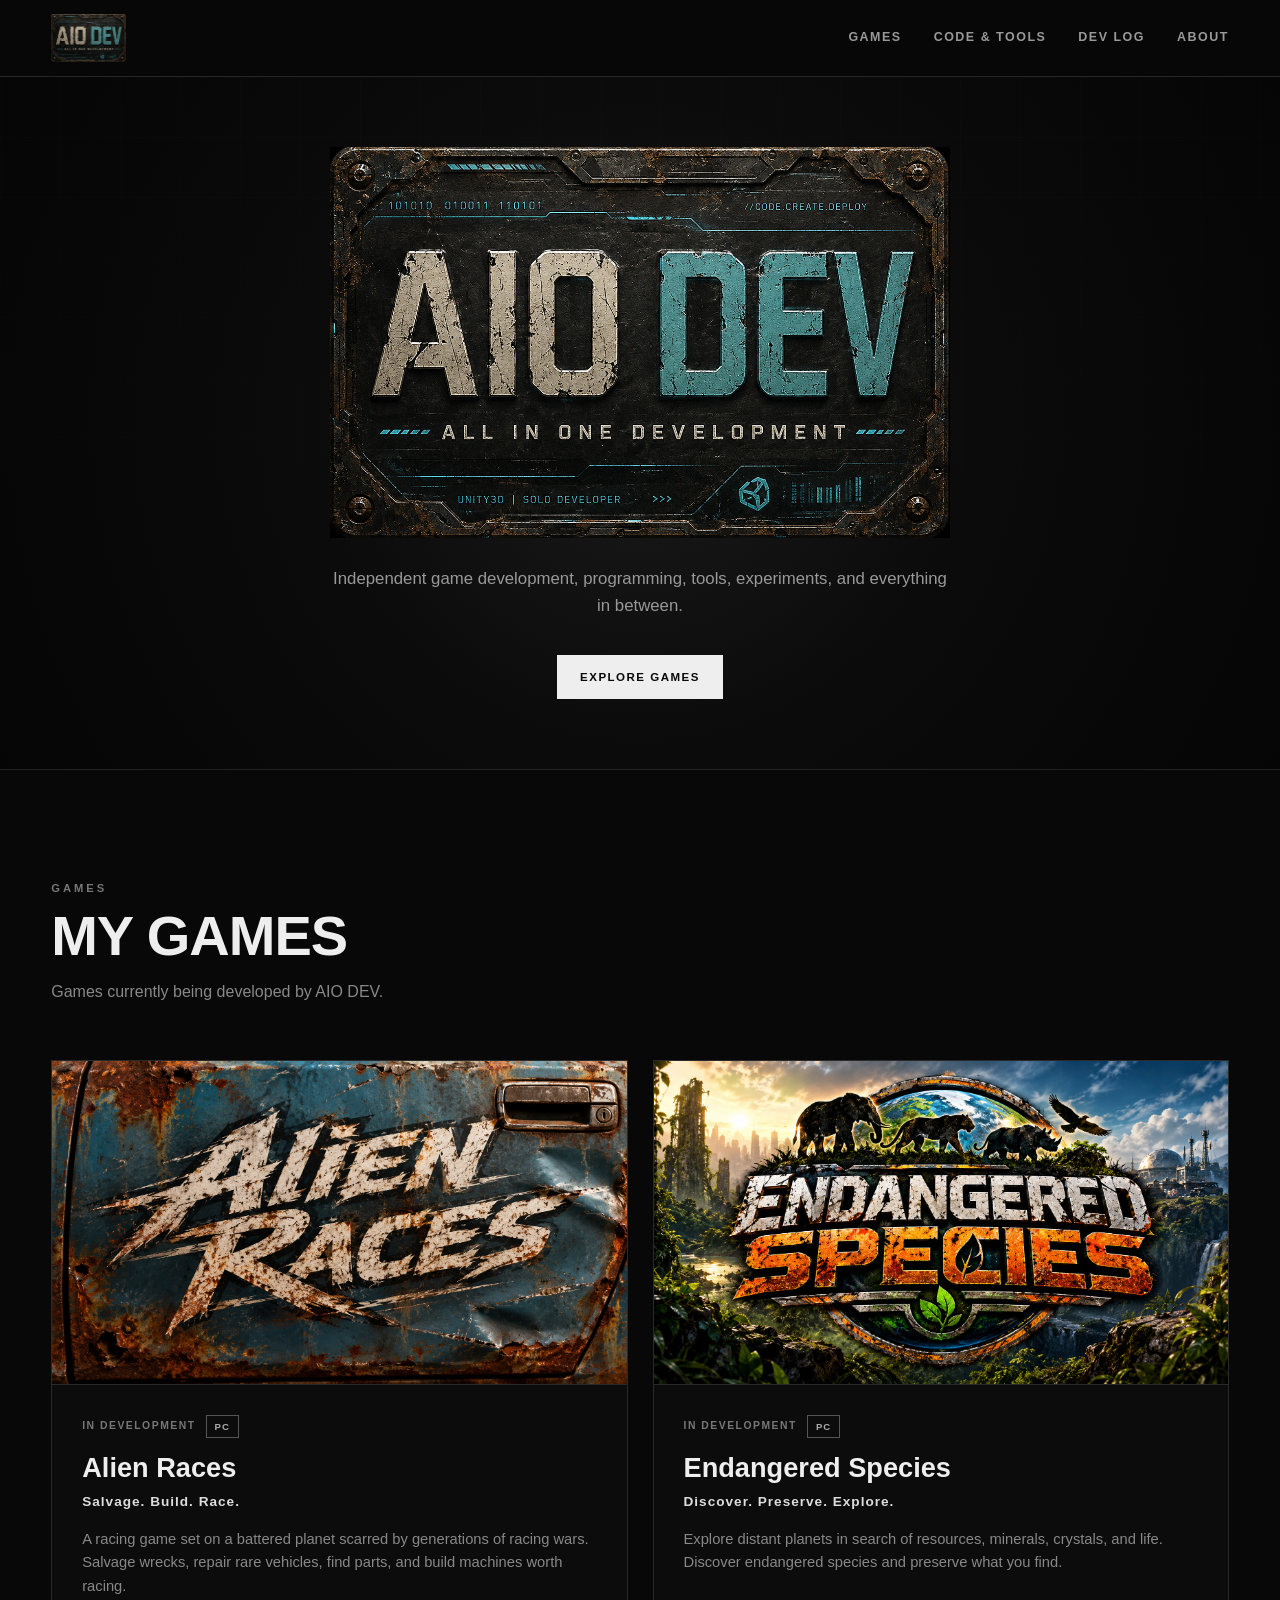
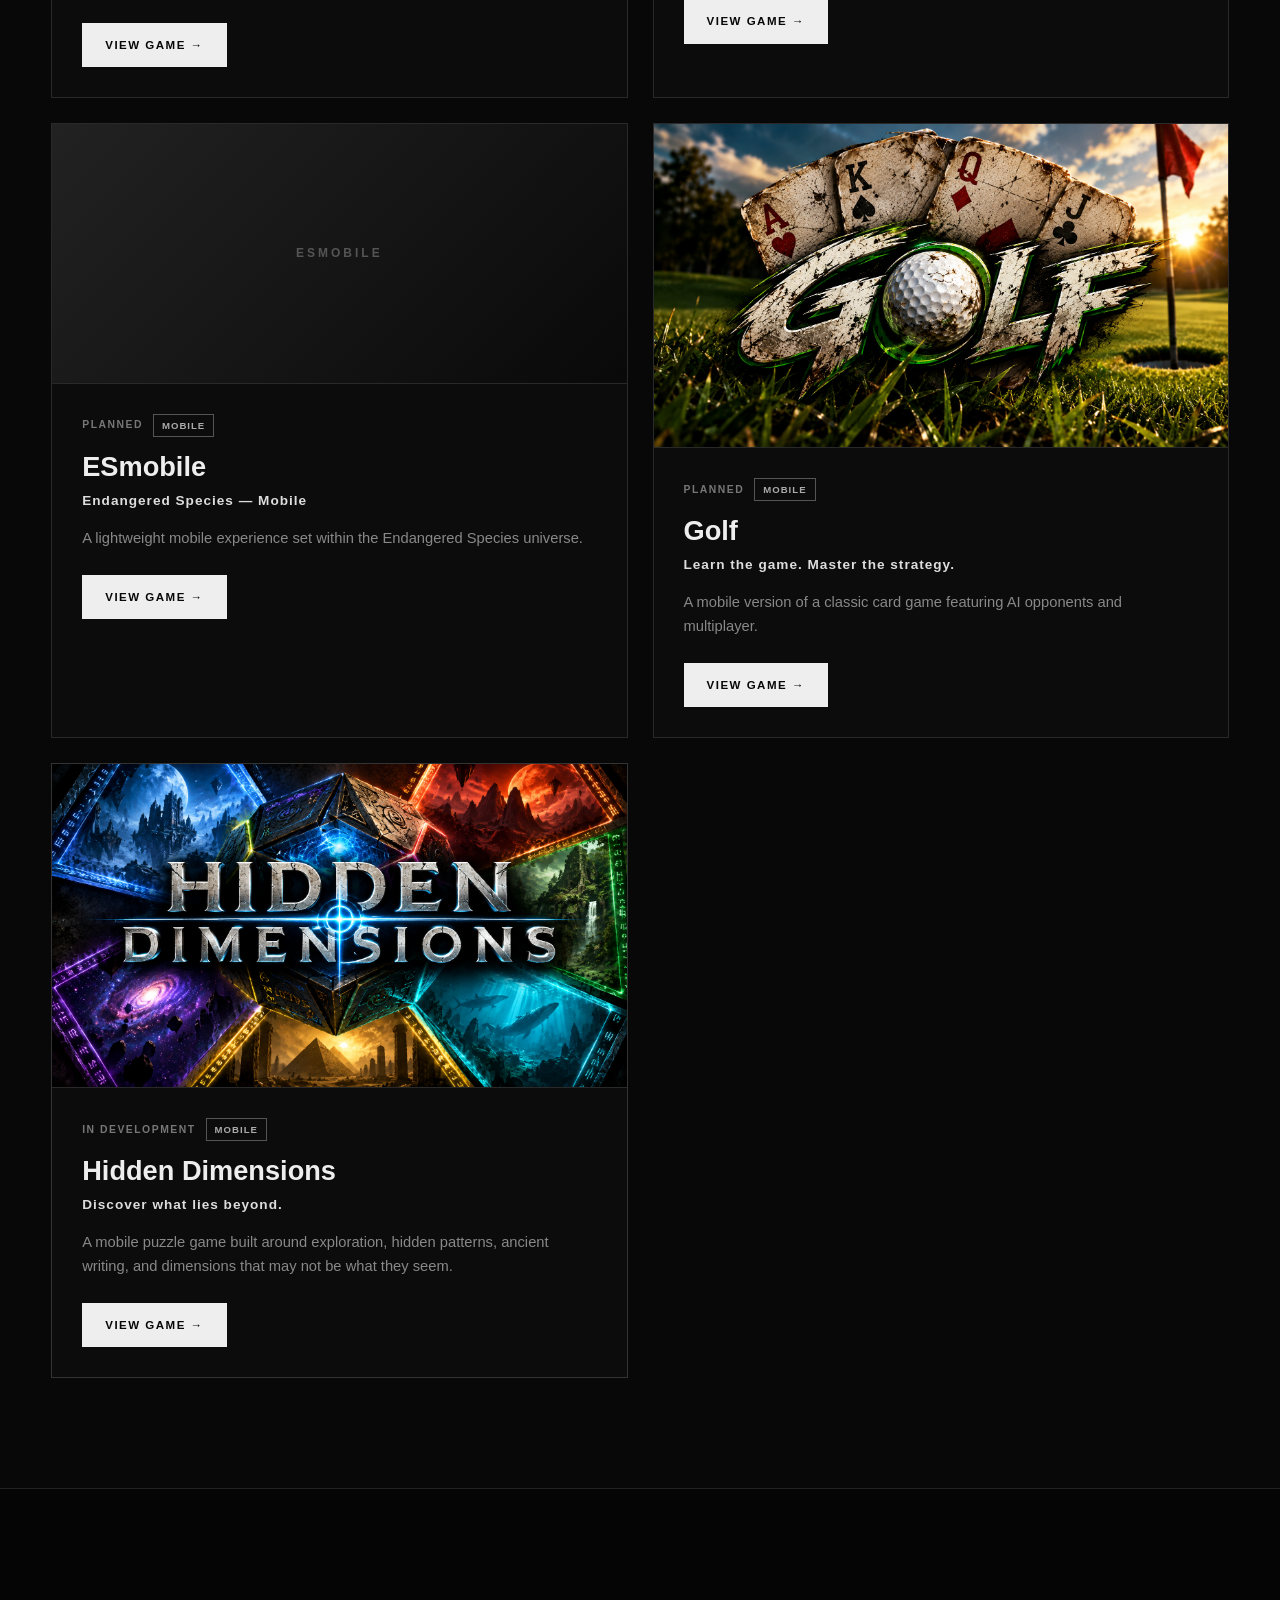
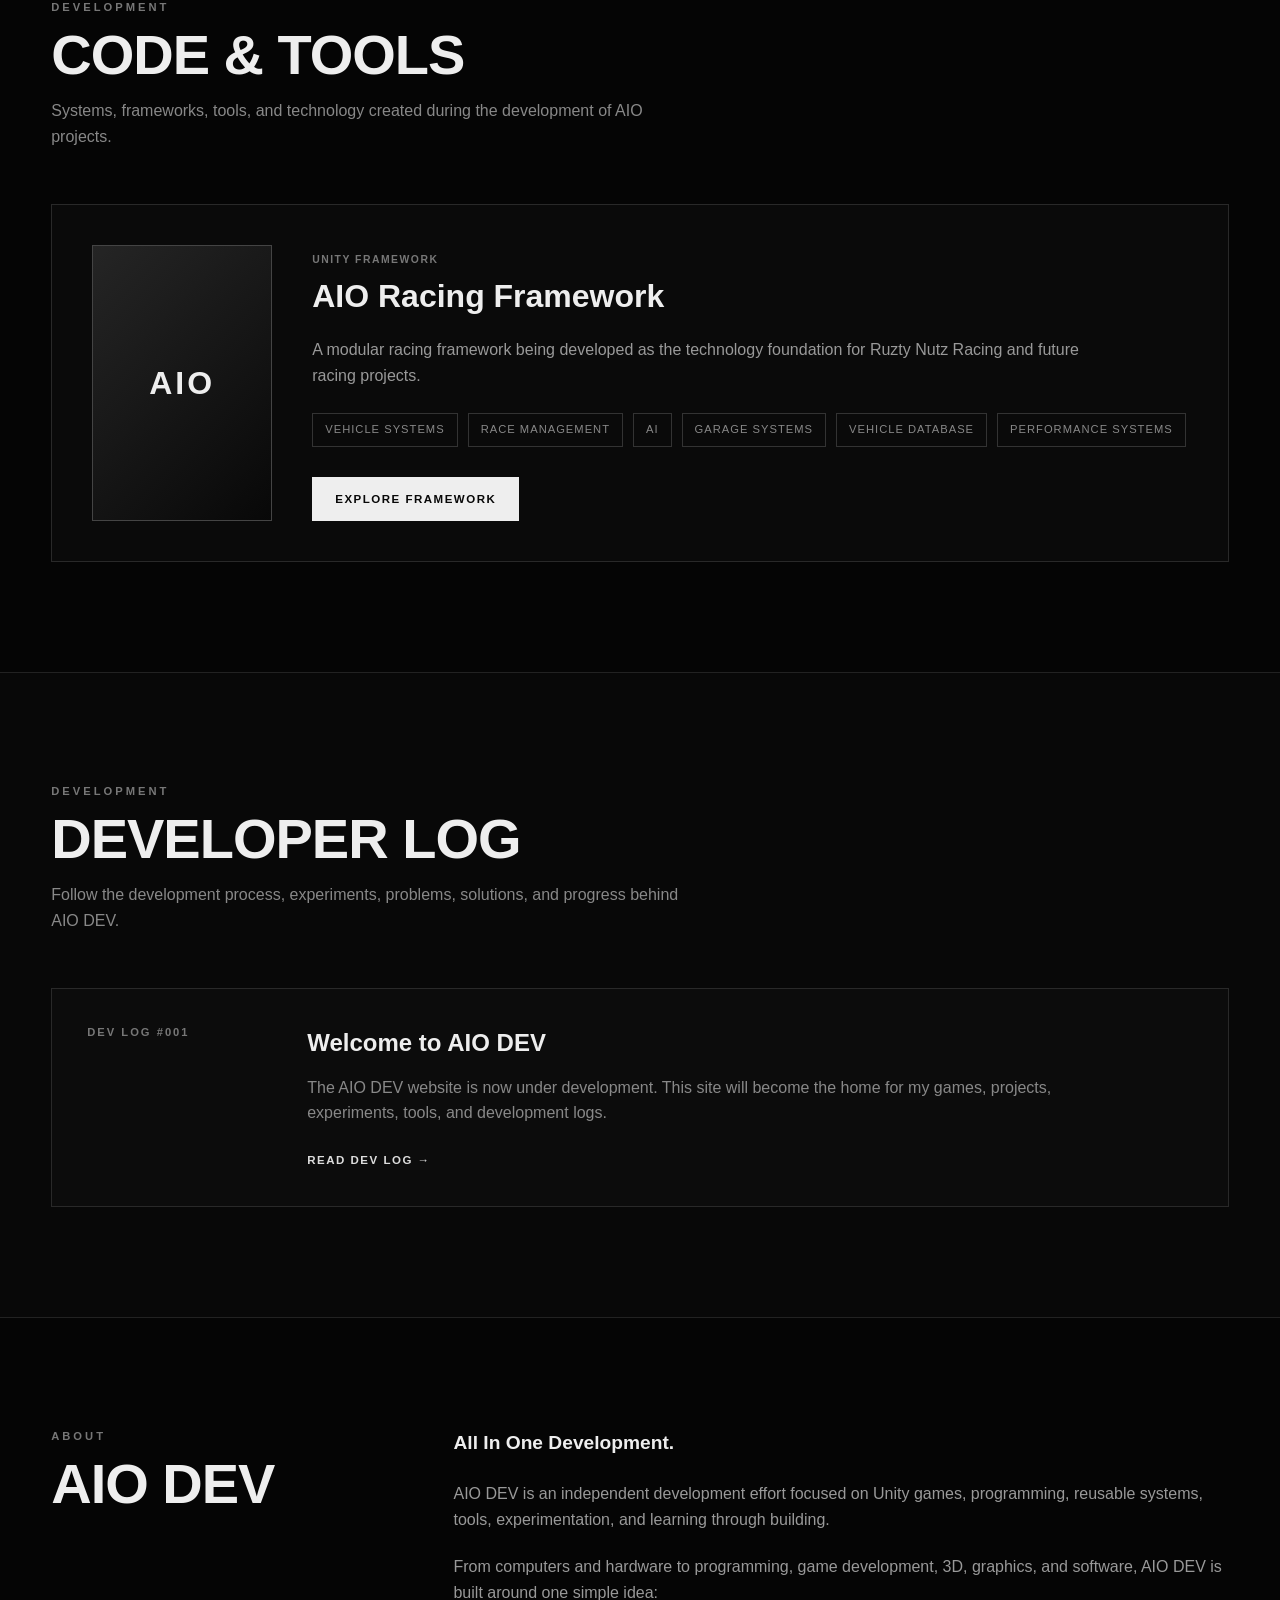
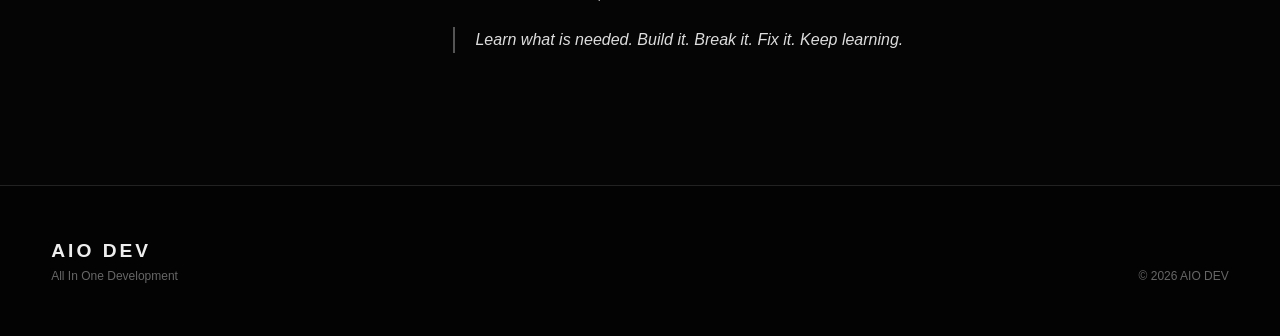
==== index.html @ 78670c5f "Fix image source for hidden dimensions game card" ====
<!DOCTYPE html>
    <html lang="en">
    
    <head>
        <meta charset="UTF-8">
        <meta name="viewport" content="width=device-width, initial-scale=1.0">
    
        <meta name="description"
            content="AIO DEV - All In One Development. Independent games, code, tools, and development projects.">
    
        <title>AIO DEV | All In One Development</title>
    
        <link rel="stylesheet" href="style.css">
    </head>
    
    <body>
    
        <!-- =========================================
             HEADER / NAVIGATION
        ========================================== -->
    
        <header class="site-header">
    
            <div class="container nav-container">
    
                <a href="index.html" class="aio-header-logo" aria-label="AIO DEV Home">
                    <img src="assets/aiodev.png" alt="AIO DEV">
                </a>
    
                <!-- Mobile Menu Button -->
                <button
                    class="mobile-menu-button"
                    id="mobileMenuButton"
                    aria-label="Open navigation menu"
                aria-expanded="false">
                ☰
            </button>

            <nav class="navigation" id="mainNavigation">

                <a href="#games">Games</a>

                <a href="#tools">Code & Tools</a>

                <a href="#devlog">Dev Log</a>

                <a href="#about">About</a>

            </nav>

        </div>

    </header>


    <!-- =========================================
         MAIN
    ========================================== -->

    <main>


        <!-- =====================================
             HERO
        ====================================== -->

        <section class="hero">

            <div class="container hero-content">

                <div class="aio-hero-logo">
                    <img src="assets/aiodev.png" alt="AIO DEV — All In One Development">
                </div>

                <p class="hero-description">
                    Independent game development,
                    programming, tools, experiments,
                    and everything in between.
                </p>

                <a href="#games" class="button primary-button">
                    EXPLORE GAMES
                </a>

            </div>

        </section>


        <!-- =====================================
             SMALL NAVIGATION PANELS
       

        <section class="aio-small-panels">

            <div class="container">

                <div class="aio-small-panel-grid">

                    <a href="#games" class="aio-small-panel">
                        <span class="aio-small-panel-number">01</span>
                        <div class="aio-small-panel-content">
                            <span class="aio-small-panel-title">GAMES</span>
                            <span class="aio-small-panel-arrow">→</span>
                        </div>
                    </a>

                    <a href="#tools" class="aio-small-panel">
                        <span class="aio-small-panel-number">02</span>
                        <div class="aio-small-panel-content">
                            <span class="aio-small-panel-title">CODE &amp; TOOLS</span>
                            <span class="aio-small-panel-arrow">→</span>
                        </div>
                    </a>

                    <a href="#devlog" class="aio-small-panel">
                        <span class="aio-small-panel-number">03</span>
                        <div class="aio-small-panel-content">
                            <span class="aio-small-panel-title">DEV LOG</span>
                            <span class="aio-small-panel-arrow">→</span>
                        </div>
                    </a>

                    <a href="#about" class="aio-small-panel">
                        <span class="aio-small-panel-number">04</span>
                        <div class="aio-small-panel-content">
                            <span class="aio-small-panel-title">ABOUT AIO DEV</span>
                            <span class="aio-small-panel-arrow">→</span>
                        </div>
                    </a>

                </div>

            </div>

        </section>
 ====================================== -->

        <!-- =====================================
             GAMES
        ====================================== -->

        <section id="games" class="section">

            <div class="container">

                <div class="section-heading">

                    <p class="section-label">
                        GAMES
                    </p>

                    <h2>
                        MY GAMES
                    </h2>

                    <p>
                        Games currently being developed
                        by AIO DEV.
                    </p>

                </div>


                <div class="games-grid">


                    <!-- =========================
                         ALIEN RACES
                    ========================== -->

                    <article class="game-card">

                        <div class="game-image">
    <img src="assets/alien-races.png"
         alt="Alien Races"
         class="game-logo">
</div>

                        <div class="game-content">

                            <div class="game-meta">

                                <span class="game-status">
                                    IN DEVELOPMENT
                                </span>

                                <span class="platform-badge pc">
                                    PC
                                </span>

                            </div>

                            <h3>
                                Alien Races
                            </h3>

                            <p class="game-tagline">
                                Salvage. Build. Race.
                            </p>

                            <p>
                                A racing game set on a battered planet
                                scarred by generations of racing wars.

                                Salvage wrecks, repair rare vehicles,
                                find parts, and build machines worth racing.
                            </p>

                            <div class="game-buttons">

                           <a href="games/alien-races/"
                               class="button primary-button">
                                    VIEW GAME →
                                    </a>                

                              
                            </div>

                        </div>

                    </article>


                    <!-- =========================
                         ENDANGERED SPECIES
                    ========================== -->

                    <article class="game-card">

                        <div class="game-image">
    <img src="assets/endangered-species.png"
         alt="Endangered Species"
         class="game-logo">
</div>

                        <div class="game-content">

                            <div class="game-meta">

                                <span class="game-status">
                                    IN DEVELOPMENT
                                </span>

                                <span class="platform-badge pc">
                                    PC
                                </span>

                            </div>

                            <h3>
                                Endangered Species
                            </h3>

                            <p class="game-tagline">
                                Discover. Preserve. Explore.
                            </p>

                            <p>
                                Explore distant planets in search of
                                resources, minerals, crystals, and life.

                                Discover endangered species and preserve
                                what you find.
                            </p>

                            <div class="game-buttons">

                               <a href="games/endangered-species/"
                                class="button primary-button">
                                VIEW GAME →
                                </a>

                               

                            </div>

                        </div>

                    </article>


                    <!-- =========================
                         ESMOBILE
                    ========================== -->

                    <article class="game-card">

                        <div class="game-image">

                            <span class="image-placeholder">
                                ESMOBILE
                            </span>

                        </div>

                        <div class="game-content">

                            <div class="game-meta">

                                <span class="game-status">
                                    PLANNED
                                </span>

                                <span class="platform-badge mobile">
                                    MOBILE
                                </span>

                            </div>

                            <h3>
                                ESmobile
                            </h3>

                            <p class="game-tagline">
                                Endangered Species — Mobile
                            </p>

                            <p>
                                A lightweight mobile experience
                                set within the Endangered Species
                                universe.
                            </p>

                            <div class="game-buttons">

                               <a href="games/esmobile/"
                                   class="button primary-button">
                                    VIEW GAME →
                                </a>

                            </div>

                        </div>

                    </article>


                    <!-- =========================
                         GOLF
                    ========================== -->

                    <article class="game-card">

                        <div class="game-image">
    <img src="assets/golf.png"
         alt="Golf"
         class="game-logo">
</div>

                        <div class="game-content">

                            <div class="game-meta">

                                <span class="game-status">
                                    PLANNED
                                </span>

                                <span class="platform-badge mobile">
                                    MOBILE
                                </span>

                            </div>

                            <h3>
                                Golf
                            </h3>

                            <p class="game-tagline">
                                Learn the game. Master the strategy.
                            </p>

                            <p>
                                A mobile version of a classic card game
                                featuring AI opponents and multiplayer.
                            </p>

                            <div class="game-buttons">

                                <a href="games/golf/"
                                   class="button primary-button">
                                    VIEW GAME →
                                </a>            

                            </div>

                        </div>

                    </article>


                    <!-- =========================
                         HIDDEN DIMENSIONS
                    ========================== -->

                    <article class="game-card hidden-dimensions-card">

                        <div class="game-image">
    <img src="assets/hidden-dimensions.png"
         alt="Hidden Dimensions"
         class="game-logo">
</div>

                        <div class="game-content">

                            <div class="game-meta">

                                <span class="game-status">
                                    IN DEVELOPMENT
                                </span>

                                <span class="platform-badge mobile">
                                    MOBILE
                                </span>

                            </div>

                            <h3>
                                Hidden Dimensions
                            </h3>

                            <p class="game-tagline">
                                Discover what lies beyond.
                            </p>

                            <p>
                                A mobile puzzle game built around
                                exploration, hidden patterns,
                                ancient writing, and dimensions
                                that may not be what they seem.
                            </p>

                            <div class="game-buttons">

                                <a href="games/hidden-dimensions/"
                                   class="button primary-button">
                                    VIEW GAME →
                                </a>                    

                            </div>

                        </div>

                    </article>


                </div>

            </div>

        </section>


        <!-- =====================================
             CODE & TOOLS
        ====================================== -->

        <section id="tools" class="section section-dark">

            <div class="container">

                <div class="section-heading">

                    <p class="section-label">
                        DEVELOPMENT
                    </p>

                    <h2>
                        CODE & TOOLS
                    </h2>

                    <p>
                        Systems, frameworks, tools, and technology
                        created during the development of AIO projects.
                    </p>

                </div>


                <article class="tool-card">

                    <div class="tool-icon">
                        AIO
                    </div>

                    <div class="tool-content">

                        <span class="game-status">
                            UNITY FRAMEWORK
                        </span>

                        <h3>
                            AIO Racing Framework
                        </h3>

                        <p>
                            A modular racing framework being developed
                            as the technology foundation for Ruzty Nutz
                            Racing and future racing projects.
                        </p>

                        <div class="tool-features">

                            <span>Vehicle Systems</span>

                            <span>Race Management</span>

                            <span>AI</span>

                            <span>Garage Systems</span>

                            <span>Vehicle Database</span>

                            <span>Performance Systems</span>

                        </div>

                        <a href="#"
                           class="button primary-button">
                            EXPLORE FRAMEWORK
                        </a>

                    </div>

                </article>

            </div>

        </section>


        <!-- =====================================
             DEVELOPER LOG
        ====================================== -->

        <section id="devlog" class="section">

            <div class="container">

                <div class="section-heading">

                    <p class="section-label">
                        DEVELOPMENT
                    </p>

                    <h2>
                        DEVELOPER LOG
                    </h2>

                    <p>
                        Follow the development process,
                        experiments, problems, solutions,
                        and progress behind AIO DEV.
                    </p>

                </div>


                <article class="devlog-entry">

                    <div class="devlog-date">
                        DEV LOG #001
                    </div>

                    <div class="devlog-content">

                        <h3>
                            Welcome to AIO DEV
                        </h3>

                        <p>
                            The AIO DEV website is now under development.

                            This site will become the home for my games,
                            projects, experiments, tools, and development logs.
                        </p>

                        <a href="#"
                           class="text-link">
                            READ DEV LOG →
                        </a>

                    </div>

                </article>

            </div>

        </section>


        <!-- =====================================
             ABOUT
        ====================================== -->

        <section id="about" class="section section-dark">

            <div class="container about-section">

                <div class="section-heading">

                    <p class="section-label">
                        ABOUT
                    </p>

                    <h2>
                        AIO DEV
                    </h2>

                </div>


                <div class="about-content">

                    <p>
                        <strong>
                            All In One Development.
                        </strong>
                    </p>

                    <p>
                        AIO DEV is an independent development
                        effort focused on Unity games, programming,
                        reusable systems, tools, experimentation,
                        and learning through building.
                    </p>

                    <p>
                        From computers and hardware to programming,
                        game development, 3D, graphics, and software,
                        AIO DEV is built around one simple idea:
                    </p>

                    <p class="about-quote">

                        Learn what is needed.
                        Build it.
                        Break it.
                        Fix it.
                        Keep learning.

                    </p>

                </div>

            </div>

        </section>

    </main>


    <!-- =========================================
         FOOTER
    ========================================== -->

    <footer class="site-footer">

        <div class="container footer-content">

            <div>

                <span class="footer-logo">
                    AIO DEV
                </span>

                <p>
                    All In One Development
                </p>

            </div>

            <p class="copyright">
                © 2026 AIO DEV
            </p>

        </div>

    </footer>


    <!-- =========================================
         MOBILE NAVIGATION SCRIPT
    ========================================== -->

    <script>

        const mobileMenuButton =
            document.getElementById("mobileMenuButton");

        const mainNavigation =
            document.getElementById("mainNavigation");


        mobileMenuButton.addEventListener("click", function () {

            const isOpen =
                mainNavigation.classList.toggle("mobile-open");

            mobileMenuButton.setAttribute(
                "aria-expanded",
                isOpen
            );

            mobileMenuButton.innerHTML =
                isOpen ? "✕" : "☰";

        });


        /*
         * Close the mobile menu when a navigation
         * link is selected.
         */

        const navigationLinks =
            mainNavigation.querySelectorAll("a");


        navigationLinks.forEach(function (link) {

            link.addEventListener("click", function () {

                mainNavigation.classList.remove(
                    "mobile-open"
                );

                mobileMenuButton.setAttribute(
                    "aria-expanded",
                    "false"
                );

                mobileMenuButton.innerHTML =
                    "☰";

            });

        });

    </script>


</body>
        
</html>
---- style.css ----
/* =========================================
   AIO DEV
   MAIN STYLESHEET
========================================= */


/* =========================================
   RESET
========================================= */

* {
    box-sizing: border-box;
    margin: 0;
    padding: 0;
}


html {
    scroll-behavior: smooth;
}


body {
    background: #080808;
    color: #eeeeee;

    font-family:
        Arial,
        Helvetica,
        sans-serif;

    line-height: 1.6;

    overflow-x: hidden;
}


a {
    color: inherit;
    text-decoration: none;
}


img {
    max-width: 100%;
    display: block;
}


button {
    font-family: inherit;
}


/* =========================================
   CONTAINER
========================================= */

.container {
    width: min(1200px, 92%);

    margin-left: auto;
    margin-right: auto;
}


/* =========================================
   HEADER
========================================= */

.site-header {
    position: sticky;

    top: 0;

    z-index: 1000;

    background: rgba(8, 8, 8, 0.96);

    border-bottom: 1px solid #252525;

    backdrop-filter: blur(10px);
}


.nav-container {
    min-height: 76px;

    display: flex;

    align-items: center;

    justify-content: space-between;
}


/* =========================================
   LOGO
========================================= */

.logo {
    display: flex;

    align-items: baseline;

    gap: 7px;

    letter-spacing: 3px;

    font-weight: 900;
}


.logo-main {
    font-size: 1.8rem;
}


.logo-sub {
    font-size: 0.8rem;

    color: #888;

    letter-spacing: 2px;
}


/* =========================================
   NAVIGATION
========================================= */

.navigation {
    display: flex;

    align-items: center;

    gap: 32px;
}


.navigation a {
    position: relative;

    color: #999;

    font-size: 0.78rem;

    font-weight: bold;

    text-transform: uppercase;

    letter-spacing: 1.5px;

    transition:
        color 0.2s ease;
}


.navigation a:hover {
    color: #ffffff;
}


.navigation a::after {
    content: "";

    position: absolute;

    left: 0;

    bottom: -8px;

    width: 0;

    height: 1px;

    background: #ffffff;

    transition:
        width 0.2s ease;
}


.navigation a:hover::after {
    width: 100%;
}


/* =========================================
   MOBILE MENU BUTTON
========================================= */

.mobile-menu-button {
    display: none;

    border: 1px solid #333;

    background: #111;

    color: #ffffff;

    width: 42px;

    height: 42px;

    cursor: pointer;

    font-size: 1.25rem;
}


/* =========================================
   HERO
========================================= */

.hero {
    position: relative;

    min-height: 620px;

    display: flex;

    align-items: center;

    border-bottom: 1px solid #222;

    background:
        radial-gradient(
            circle at center,
            #1a1a1a 0%,
            #0b0b0b 45%,
            #050505 100%
        );

    overflow: hidden;
}


/* subtle technical lines */

.hero::before {
    content: "";

    position: absolute;

    inset: 0;

    pointer-events: none;

    opacity: 0.12;

    background-image:
        linear-gradient(
            rgba(255,255,255,0.08) 1px,
            transparent 1px
        ),
        linear-gradient(
            90deg,
            rgba(255,255,255,0.08) 1px,
            transparent 1px
        );

    background-size:
        60px 60px;

    mask-image:
        linear-gradient(
            to bottom,
            black,
            transparent
        );
}


.hero-content {
    position: relative;

    z-index: 1;

    padding-top: 70px;

    padding-bottom: 70px;

   
    text-align: center;
}


.hero-label {
    margin-bottom: 15px;

    color: #888;

    font-size: 0.75rem;

    font-weight: bold;

    letter-spacing: 4px;

    text-transform: uppercase;
}


.hero h1 {
    margin-bottom: 20px;

    font-size:
        clamp(4rem, 12vw, 9rem);

    line-height: 0.9;

    letter-spacing: -4px;

    font-weight: 900;
}


.hero-description {
    max-width: 620px;

   margin: 0 auto 35px;


    color: #999;

    font-size: 1.05rem;
}


/* =========================================
   BUTTONS
========================================= */

.button {
    display: inline-flex;

    align-items: center;

    justify-content: center;

    min-height: 44px;

    padding:
        0 22px;

    border: 1px solid #444;

    font-size: 0.72rem;

    font-weight: bold;

    letter-spacing: 1.5px;

    text-transform: uppercase;

    transition:
        background 0.2s ease,
        color 0.2s ease,
        border-color 0.2s ease,
        transform 0.2s ease;
}


.button:hover {
    transform: translateY(-2px);
}


.primary-button {
    background: #eeeeee;

    color: #080808;

    border-color: #eeeeee;
}


.primary-button:hover {
    background: #ffffff;

    border-color: #ffffff;
}
.hero .primary-button {
    margin-left: auto;
    margin-right: auto;
}

.secondary-button {
    background: transparent;

    color: #dddddd;
}


.secondary-button:hover {
    background: #eeeeee;

    color: #080808;

    border-color: #eeeeee;
}


/* =========================================
   SECTIONS
========================================= */

.section {
    padding:
        110px 0;

    border-bottom: 1px solid #222;
}


.section-dark {
    background: #050505;
}


/* =========================================
   SECTION HEADINGS
========================================= */

.section-heading {
    margin-bottom: 55px;
}


.section-label {
    margin-bottom: 10px;

    color: #777;

    font-size: 0.7rem;

    font-weight: bold;

    letter-spacing: 3px;

    text-transform: uppercase;
}


.section-heading h2 {
    margin-bottom: 15px;

    font-size:
        clamp(2rem, 5vw, 3.5rem);

    line-height: 1;

    letter-spacing: -1px;
}


.section-heading > p:last-child {
    max-width: 650px;

    color: #888;
}


/* =========================================
   GAMES GRID
========================================= */

.games-grid {
    display: grid;

    grid-template-columns:
        repeat(2, minmax(0, 1fr));

    gap: 25px;
}


/* =========================================
   GAME CARD
========================================= */

.game-card {
    background: #0c0c0c;

    border: 1px solid #292929;

    overflow: hidden;

    transition:
        border-color 0.25s ease,
        transform 0.25s ease;
}


.game-card:hover {
    border-color: #555;

    transform: translateY(-4px);
}


/* =========================================
   GAME IMAGE PLACEHOLDER
========================================= */

.game-image {
    min-height: 260px;

    display: flex;

    align-items: center;

    justify-content: center;

    background:
        linear-gradient(
            135deg,
            #222,
            #090909
        );

    border-bottom: 1px solid #292929;
}


.image-placeholder {
    color: #555;

    font-size: 0.75rem;

    font-weight: bold;

    letter-spacing: 3px;

    text-align: center;
}


/* =========================================
   GAME CONTENT
========================================= */

.game-content {
    padding: 30px;
}


.game-meta {
    display: flex;

    align-items: center;

    flex-wrap: wrap;

    gap: 10px;

    margin-bottom: 15px;
}


.game-status {
    display: inline-block;

    color: #777;

    font-size: 0.65rem;

    font-weight: bold;

    letter-spacing: 1.5px;

    text-transform: uppercase;
}


.platform-badge {
    display: inline-flex;

    align-items: center;

    min-height: 23px;

    padding:
        0 8px;

    border: 1px solid #444;

    color: #aaa;

    font-size: 0.6rem;

    font-weight: bold;

    letter-spacing: 1px;

    text-transform: uppercase;
}


.platform-badge.pc {
    border-color: #555;
}


.platform-badge.mobile {
    border-color: #555;
}


.game-content h3 {
    margin-bottom: 8px;

    font-size: 1.7rem;

    line-height: 1.1;
}


/* =========================================
   GAME TAGLINE
========================================= */

.game-tagline {
    margin-bottom: 15px;

    color: #ddd;

    font-size: 0.85rem;

    font-weight: bold;

    letter-spacing: 1px;
}


.game-content > p:not(.game-tagline) {
    margin-bottom: 25px;

    color: #888;

    font-size: 0.92rem;
}


/* =========================================
   GAME BUTTONS
========================================= */

.game-buttons {
    display: flex;

    align-items: center;

    flex-wrap: wrap;

    gap: 12px;
}


.mobile-platform-message {
    display: none;

    color: #777;

    font-size: 0.65rem;

    font-weight: bold;

    letter-spacing: 1px;

    text-transform: uppercase;
}


/* =========================================
   HIDDEN DIMENSIONS
========================================= */

.hidden-dimensions-card {
    border-color: #333;
}


/* =========================================
   CODE & TOOLS
========================================= */

.tool-card {
    display: grid;

    grid-template-columns:
        180px 1fr;

    gap: 40px;

    padding: 40px;

    background: #0a0a0a;

    border: 1px solid #292929;
}


.tool-icon {
    display: flex;

    align-items: center;

    justify-content: center;

    min-height: 180px;

    border: 1px solid #444;

    background:
        linear-gradient(
            135deg,
            #252525,
            #080808
        );

    font-size: 2rem;

    font-weight: 900;

    letter-spacing: 3px;
}


.tool-content h3 {
    margin-bottom: 15px;

    font-size: 2rem;
}


.tool-content > p {
    max-width: 800px;

    margin-bottom: 25px;

    color: #999;
}


.tool-features {
    display: flex;

    flex-wrap: wrap;

    gap: 10px;

    margin-bottom: 30px;
}


.tool-features span {
    padding:
        7px 12px;

    border: 1px solid #333;

    color: #888;

    font-size: 0.7rem;

    text-transform: uppercase;

    letter-spacing: 1px;
}


/* =========================================
   DEVELOPER LOG
========================================= */

.devlog-entry {
    display: grid;

    grid-template-columns:
        180px 1fr;

    gap: 40px;

    padding: 35px;

    border: 1px solid #292929;

    background: #0c0c0c;
}


.devlog-date {
    color: #777;

    font-size: 0.7rem;

    font-weight: bold;

    letter-spacing: 2px;
}


.devlog-content h3 {
    margin-bottom: 12px;

    font-size: 1.5rem;
}


.devlog-content p {
    max-width: 800px;

    margin-bottom: 20px;

    color: #888;
}


.text-link {
    color: #ddd;

    font-size: 0.72rem;

    font-weight: bold;

    letter-spacing: 1.5px;

    transition:
        color 0.2s ease;
}


.text-link:hover {
    color: #ffffff;
}


/* =========================================
   ABOUT
========================================= */

.about-section {
    display: grid;

    grid-template-columns:
        minmax(220px, 0.6fr)
        minmax(0, 1.4fr);

    gap: 70px;
}


.about-content {
    max-width: 800px;
}


.about-content p {
    margin-bottom: 22px;

    color: #999;
}


.about-content strong {
    color: #eeeeee;

    font-size: 1.2rem;
}


.about-quote {
    padding-left: 20px;

    border-left: 2px solid #555;

    color: #ddd !important;

    font-style: italic;
}


/* =========================================
   FOOTER
========================================= */

.site-footer {
    padding:
        50px 0;

    background: #030303;
}


.footer-content {
    display: flex;

    align-items: flex-end;

    justify-content: space-between;

    gap: 30px;
}


.footer-logo {
    font-size: 1.2rem;

    font-weight: 900;

    letter-spacing: 3px;
}


.footer-content p {
    color: #666;

    font-size: 0.75rem;
}


.copyright {
    text-align: right;
}


/* =========================================
   TABLET
========================================= */

@media (max-width: 900px) {

    .navigation {
        gap: 18px;
    }


    .games-grid {
        grid-template-columns: 1fr;
    }


    .tool-card {
        grid-template-columns: 130px 1fr;

        gap: 25px;

        padding: 30px;
    }


    .about-section {
        grid-template-columns: 1fr;

        gap: 35px;
    }

}


/* =========================================
   MOBILE
========================================= */

@media (max-width: 700px) {

    /* Header */

    .nav-container {
        min-height: 65px;
    }


    .mobile-menu-button {
        display: block;
    }


    .navigation {
        position: absolute;

        top: 65px;

        left: 0;

        right: 0;

        display: none;

        flex-direction: column;

        align-items: stretch;

        gap: 0;

        background: #080808;

        border-bottom: 1px solid #292929;
    }


    .navigation.mobile-open {
        display: flex;
    }


    .navigation a {
        padding:
            18px 4%;

        border-bottom: 1px solid #202020;

        font-size: 0.75rem;
    }


    .navigation a::after {
        display: none;
    }


    /* Hero */

    .hero {
        min-height: 520px;
    }


    .hero-content {
        padding:
            60px 0;
    }


    .hero h1 {
        font-size:
            clamp(3.5rem, 18vw, 6rem);

        letter-spacing: -3px;
    }


    .hero-description {
        font-size: 0.95rem;
    }


    /* Sections */

    .section {
        padding:
            75px 0;
    }


    .section-heading {
        margin-bottom: 40px;
    }


    /* Game cards */

    .game-image {
        min-height: 210px;
    }


    .game-content {
        padding: 25px;
    }


    .game-content h3 {
        font-size: 1.5rem;
    }


    .game-buttons {
        align-items: stretch;

        flex-direction: column;
    }


    .game-buttons .button {
        width: 100%;
    }


    /* Tool */

    .tool-card {
        grid-template-columns: 1fr;

        gap: 25px;

        padding: 25px;
    }


    .tool-icon {
        min-height: 120px;
    }


    .tool-content h3 {
        font-size: 1.6rem;
    }


    /* Dev log */

    .devlog-entry {
        grid-template-columns: 1fr;

        gap: 15px;

        padding: 25px;
    }


    /* About */

    .about-section {
        gap: 25px;
    }


    /* Footer */

    .footer-content {
        align-items: flex-start;

        flex-direction: column;
    }


    .copyright {
        text-align: left;
    }

}


/* =========================================
   SMALL PHONES
========================================= */

@media (max-width: 420px) {

    .container {
        width: 90%;
    }


    .hero h1 {
        font-size: 3.5rem;
    }


    .hero-label {
        font-size: 0.65rem;

        letter-spacing: 2px;
    }


    .section-heading h2 {
        font-size: 2rem;
    }


    .game-image {
        min-height: 180px;
    }

}
/* =========================================
   GAME PAGE
   RUZTY NUTZ RACING / MASTER TEMPLATE
========================================= */


/* =========================================
   GAME PAGE HERO
========================================= */

.game-page-hero {
    position: relative;

    min-height: 560px;

    display: flex;

    align-items: flex-end;

    padding:
        100px 0 80px;

    border-bottom: 1px solid #292929;

    background:
        radial-gradient(
            circle at 70% 40%,
            #252525 0%,
            #111111 35%,
            #060606 75%
        );

    overflow: hidden;
}


/* Technical background */

.game-page-hero::before {
    content: "";

    position: absolute;

    inset: 0;

    pointer-events: none;

    opacity: 0.12;

    background-image:
        linear-gradient(
            rgba(255,255,255,0.08) 1px,
            transparent 1px
        ),
        linear-gradient(
            90deg,
            rgba(255,255,255,0.08) 1px,
            transparent 1px
        );

    background-size: 50px 50px;
}


/* Large diagonal technical mark */

.game-page-hero::after {
    content: "AIO";

    position: absolute;

    right: -40px;

    bottom: -80px;

    color: rgba(255,255,255,0.025);

    font-size:
        clamp(12rem, 30vw, 28rem);

    font-weight: 900;

    line-height: 1;

    letter-spacing: -15px;

    pointer-events: none;
}


.game-page-hero .container {
    position: relative;

    z-index: 1;
}


.game-page-hero h1 {
    max-width: 1000px;

    margin-bottom: 15px;

    font-size:
        clamp(3.2rem, 8vw, 7rem);

    line-height: 0.95;

    letter-spacing: -3px;

    font-weight: 900;
}


.game-page-tagline {
    margin-bottom: 25px;

    color: #cccccc;

    font-size:
        clamp(1rem, 2vw, 1.3rem);

    font-weight: bold;

    letter-spacing: 3px;

    text-transform: uppercase;
}


.game-page-platform {
    display: flex;

    align-items: center;

    flex-wrap: wrap;

    gap: 15px;
}


/* =========================================
   GAME PAGE CONTENT
========================================= */

.game-page-content {
    display: grid;

    grid-template-columns:
        minmax(250px, 0.75fr)
        minmax(0, 1.25fr);

    gap: 80px;

    align-items: start;
}


.game-page-content h2 {
    font-size:
        clamp(2rem, 4vw, 3rem);

    line-height: 1;

    letter-spacing: -1px;
}


.game-page-description {
    max-width: 800px;
}


.game-page-description p {
    margin-bottom: 25px;

    color: #999;

    font-size: 1rem;
}


.game-page-description p:last-child {
    margin-bottom: 0;
}


/* =========================================
   FEATURE GRID
========================================= */

.feature-grid {
    display: grid;

    grid-template-columns:
        repeat(2, minmax(0, 1fr));

    gap: 20px;
}


.feature-card {
    position: relative;

    min-height: 240px;

    padding: 30px;

    background: #0b0b0b;

    border: 1px solid #292929;

    transition:
        transform 0.25s ease,
        border-color 0.25s ease;
}


.feature-card:hover {
    transform: translateY(-4px);

    border-color: #555;
}


.feature-number {
    display: block;

    margin-bottom: 40px;

    color: #555;

    font-family:
        "Courier New",
        Courier,
        monospace;

    font-size: 0.7rem;

    letter-spacing: 2px;
}


.feature-card h3 {
    margin-bottom: 12px;

    font-size: 1.3rem;

    letter-spacing: 1px;
}


.feature-card p {
    color: #888;

    font-size: 0.9rem;
}


/* =========================================
   GAME DOWNLOAD AREA
========================================= */

.game-download {
    text-align: center;

    padding-top: 30px;
}


.game-download h2 {
    margin-bottom: 15px;

    font-size:
        clamp(2rem, 5vw, 4rem);

    line-height: 1;
}


.game-download > p {
    margin-bottom: 30px;

    color: #888;
}


/* =========================================
   GAME PAGE DIVIDERS
========================================= */

.game-page-content::before {
    content: "";

    display: none;
}


/* =========================================
   GAME PAGE MOBILE
========================================= */

@media (max-width: 700px) {

    .game-page-hero {
        min-height: 480px;

        padding:
            80px 0 60px;
    }


    .game-page-hero h1 {
        font-size:
            clamp(2.8rem, 14vw, 5rem);

        letter-spacing: -2px;
    }


    .game-page-tagline {
        font-size: 0.8rem;

        letter-spacing: 2px;
    }


    .game-page-content {
        grid-template-columns: 1fr;

        gap: 35px;
    }


    .feature-grid {
        grid-template-columns: 1fr;
    }


    .feature-card {
        min-height: 200px;

        padding: 25px;
    }


    .feature-number {
        margin-bottom: 30px;
    }


    .game-download {
        text-align: left;
    }


    .game-download .button {
        width: 100%;
    }

}


/* =========================================
   GAME PAGE SMALL PHONES
========================================= */

@media (max-width: 420px) {

    .game-page-hero {
        min-height: 430px;

        padding:
            70px 0 50px;
    }


    .game-page-hero h1 {
        font-size: 2.8rem;
    }


    .feature-card {
        min-height: 180px;
    }

}
/* =========================================================
   AIO DEV LOGO / HERO SIZE OVERRIDES
   Uses the user's trimmed assets/aiodev.png.
========================================================= */

/* =========================================
   SMALL HEADER LOGO
========================================= */

.aio-header-logo {
    display: block;
    width: 75px;
    max-width: 20vw;
    line-height: 0;
    flex-shrink: 0;
}

.aio-header-logo img {
    display: block;
    width: 100%;
    height: auto;
}

.aio-hero-logo {
    width: min(620px, 82vw);
    margin: 0 auto 28px;
}

.aio-hero-logo img {
    display: block;
    width: 100%;
    height: auto;
}

.hero {
    min-height: 500px;
}

@media (max-width: 700px) {
      .aio-header-logo {
        width: 60px;
        max-width: 22vw;
    }


    .aio-hero-logo {
        width: min(520px, 88vw);
        margin-bottom: 24px;
    }

    .hero {
        min-height: 430px;
    }

    .hero-content {
        padding: 45px 0;
    }

   /* =========================================
   AIO DEV INDUSTRIAL PANELS
========================================= */

.aio-panels {
    position: relative;

    padding: 90px 0;

    background:
        radial-gradient(
            ellipse at center,
            #171717 0%,
            #0b0b0b 55%,
            #050505 100%
        );

    border-bottom: 1px solid #222;

    overflow: hidden;
}


/* =========================================
   BACKGROUND TECHNICAL GRID
========================================= */

.aio-panels::before {
    content: "";

    position: absolute;

    inset: 0;

    pointer-events: none;

    opacity: 0.08;

    background-image:
        linear-gradient(
            rgba(255,255,255,0.07) 1px,
            transparent 1px
        ),
        linear-gradient(
            90deg,
            rgba(255,255,255,0.07) 1px,
            transparent 1px
        );

    background-size: 50px 50px;
}


/* =========================================
   PANEL GRID
========================================= */

.aio-panel-grid {
    position: relative;

    z-index: 1;

    display: grid;

    grid-template-columns:
        repeat(2, minmax(0, 1fr));

    gap: 24px;
}


/* =========================================
   MAIN PANEL
========================================= */

.aio-panel {
    position: relative;

    min-height: 290px;

    display: flex;

    flex-direction: column;

    padding: 32px;

    background:
        linear-gradient(
            135deg,
            #191919 0%,
            #101010 35%,
            #0b0b0b 70%,
            #151515 100%
        );

    border: 1px solid #353535;

    box-shadow:
        inset 0 0 0 1px rgba(255,255,255,0.025),
        inset 0 0 35px rgba(0,0,0,0.65);

    overflow: hidden;

    transition:
        transform 0.25s ease,
        border-color 0.25s ease,
        box-shadow 0.25s ease;
}


/* =========================================
   DISTRESSED SURFACE
========================================= */

.aio-panel::after {
    content: "";

    position: absolute;

    inset: 0;

    pointer-events: none;

    opacity: 0.10;

    background:
        repeating-linear-gradient(
            108deg,
            transparent 0px,
            transparent 13px,
            rgba(255,255,255,0.035) 14px,
            transparent 15px
        ),
        repeating-linear-gradient(
            23deg,
            transparent 0px,
            transparent 21px,
            rgba(255,255,255,0.025) 22px,
            transparent 23px
        );
}


/* =========================================
   INDUSTRIAL CORNER BRACKETS
========================================= */

.aio-panel::before {
    content: "";

    position: absolute;

    top: 14px;

    right: 14px;

    width: 45px;

    height: 45px;

    border-top: 2px solid #444;

    border-right: 2px solid #444;

    opacity: 0.7;

    pointer-events: none;
}


/* =========================================
   HOVER
========================================= */

.aio-panel:hover {

    transform: translateY(-5px);

    border-color: #666;

    box-shadow:
        inset 0 0 0 1px rgba(255,255,255,0.04),
        inset 0 0 45px rgba(0,0,0,0.7),
        0 12px 35px rgba(0,0,0,0.45);
}


/* =========================================
   INDUSTRIAL NUMBER
========================================= */

.aio-panel-number {

    position: relative;

    z-index: 2;

    display: inline-block;

    margin-bottom: 42px;

    padding-bottom: 7px;

    border-bottom: 1px solid #333;

    color: #777;

    font-family:
        "Courier New",
        Courier,
        monospace;

    font-size: 0.65rem;

    font-weight: bold;

    letter-spacing: 2px;

    text-transform: uppercase;
}


/* =========================================
   PANEL TITLE
========================================= */

.aio-panel h2 {

    position: relative;

    z-index: 2;

    margin-bottom: 16px;

    color: #eeeeee;

    font-size:
        clamp(1.8rem, 4vw, 3rem);

    line-height: 0.95;

    letter-spacing: -1px;

    font-weight: 900;
}


/* =========================================
   PANEL DIVIDER
========================================= */

.aio-panel-line {

    position: relative;

    z-index: 2;

    width: 100%;

    height: 1px;

    margin-bottom: 20px;

    background:
        linear-gradient(
            to right,
            #555 0%,
            #333 35%,
            transparent 100%
        );
}


/* =========================================
   PANEL DESCRIPTION
========================================= */

.aio-panel p {

    position: relative;

    z-index: 2;

    max-width: 520px;

    margin-bottom: 30px;

    color: #888;

    font-size: 0.9rem;

    line-height: 1.7;
}


/* =========================================
   PANEL BUTTON
========================================= */

.aio-panel-button {

    position: relative;

    z-index: 2;

    display: inline-flex;

    align-items: center;

    justify-content: center;

    margin-top: auto;

    padding: 9px 15px;

    border: 1px solid #444;

    background: rgba(0,0,0,0.25);

    color: #ccc;

    font-size: 0.65rem;

    font-weight: bold;

    letter-spacing: 1.5px;

    transition:
        background 0.2s ease,
        color 0.2s ease,
        border-color 0.2s ease;
}


.aio-panel:hover .aio-panel-button {

    background: #eeeeee;

    color: #080808;

    border-color: #eeeeee;
}


/* =========================================
   SUBTLE TECHNICAL MARKING
========================================= */

.aio-panel-grid .aio-panel:nth-child(1) {
    background:
        linear-gradient(
            135deg,
            #191919,
            #0b0b0b 70%
        );
}


.aio-panel-grid .aio-panel:nth-child(2) {
    background:
        linear-gradient(
            135deg,
            #151515,
            #090909 70%
        );
}


.aio-panel-grid .aio-panel:nth-child(3) {
    background:
        linear-gradient(
            135deg,
            #171717,
            #0a0a0a 70%
        );
}


.aio-panel-grid .aio-panel:nth-child(4) {
    background:
        linear-gradient(
            135deg,
            #141414,
            #080808 70%
        );
}


/* =========================================
   MOBILE
========================================= */

@media (max-width: 700px) {

    .aio-panels {
        padding: 60px 0;
    }


    .aio-panel-grid {

        grid-template-columns: 1fr;

        gap: 18px;
    }


    .aio-panel {

        min-height: 260px;

        padding: 26px;
    }


    .aio-panel-number {

        margin-bottom: 35px;
    }

}
   /* =========================================
   SMALL AIO DEV NAVIGATION PANELS
========================================= */

.aio-small-panels {
    position: relative;

    padding: 28px 0;

    background: #080808;

    border-bottom: 1px solid #252525;
}


.aio-small-panel-grid {

    display: grid;

    grid-template-columns:
        repeat(4, minmax(0, 1fr));

    gap: 12px;
}


/* PANEL */

.aio-small-panel {

    position: relative;

    min-height: 78px;

    display: flex;

    align-items: center;

    padding: 14px 18px;

    background:
        linear-gradient(
            135deg,
            #171717,
            #0b0b0b
        );

    border: 1px solid #303030;

    overflow: hidden;

    transition:
        border-color 0.2s ease,
        background 0.2s ease,
        transform 0.2s ease;
}


/* DISTRESSED TECHNICAL LINE */

.aio-small-panel::before {

    content: "";

    position: absolute;

    left: 0;
    top: 0;

    width: 3px;
    height: 100%;

    background: #444;

    transition:
        background 0.2s ease;
}


/* NUMBER */

.aio-small-panel-number {

    margin-right: 15px;

    color: #555;

    font-family:
        "Courier New",
        Courier,
        monospace;

    font-size: 0.65rem;

    letter-spacing: 1px;
}


/* CONTENT */

.aio-small-panel-content {

    flex: 1;

    display: flex;

    align-items: center;

    justify-content: space-between;

    gap: 10px;
}


/* TITLE */

.aio-small-panel-title {

    color: #bbb;

    font-size: 0.72rem;

    font-weight: bold;

    letter-spacing: 1.5px;

    text-transform: uppercase;
}


/* ARROW */

.aio-small-panel-arrow {

    color: #666;

    font-size: 1rem;

    transition:
        transform 0.2s ease,
        color 0.2s ease;
}


/* HOVER */

.aio-small-panel:hover {

    transform: translateY(-2px);

    background:
        linear-gradient(
            135deg,
            #202020,
            #0d0d0d
        );

    border-color: #555;
}


.aio-small-panel:hover::before {

    background: #aaa;
}


.aio-small-panel:hover
.aio-small-panel-title {

    color: #eeeeee;
}


.aio-small-panel:hover
.aio-small-panel-arrow {

    color: #eeeeee;

    transform: translateX(4px);
}


/* =========================================
   MOBILE
========================================= */

@media (max-width: 700px) {

    .aio-small-panels {

        padding: 18px 0;

    }


    .aio-small-panel-grid {

        grid-template-columns:
            repeat(2, minmax(0, 1fr));

        gap: 10px;

    }


    .aio-small-panel {

        min-height: 65px;

        padding: 12px;

    }


    .aio-small-panel-number {

        margin-right: 9px;

        font-size: 0.55rem;

    }


    .aio-small-panel-title {

        font-size: 0.6rem;

        letter-spacing: 1px;

    }

}


@media (max-width: 420px) {

    .aio-small-panel-grid {

        grid-template-columns: 1fr;

    }

}
/* =========================================================
   AIO DEV // TECHNICAL PANELS
   Used by game landing pages
========================================================= */

.feature-grid {
    display: grid;
    grid-template-columns: repeat(2, minmax(0, 1fr));
    gap: 20px;
}


/* =========================================
   PANEL
========================================= */

.feature-card {
    position: relative;

    min-height: 245px;

    padding: 32px;

    background:
        linear-gradient(
            135deg,
            #111111 0%,
            #0a0a0a 60%,
            #070707 100%
        );

    border: 1px solid #292929;

    overflow: hidden;

    transition:
        transform 0.25s ease,
        border-color 0.25s ease,
        background 0.25s ease;
}


/* Technical corner */

.feature-card::before {
    content: "";

    position: absolute;

    top: 0;
    left: 0;

    width: 45px;
    height: 1px;

    background: #777;
}


/* Technical corner */

.feature-card::after {
    content: "";

    position: absolute;

    top: 0;
    left: 0;

    width: 1px;
    height: 45px;

    background: #777;
}


/* =========================================
   HOVER
========================================= */

.feature-card:hover {

    transform: translateY(-5px);

    border-color: #555;

    background:
        linear-gradient(
            135deg,
            #161616 0%,
            #0b0b0b 65%,
            #080808 100%
        );
}


/* =========================================
   NUMBER
========================================= */

.feature-number {

    display: block;

    margin-bottom: 45px;

    color: #555;

    font-family:
        "Courier New",
        Courier,
        monospace;

    font-size: 0.68rem;

    font-weight: bold;

    letter-spacing: 2px;
}


/* =========================================
   PANEL TITLE
========================================= */

.feature-card h3 {

    margin-bottom: 12px;

    color: #eeeeee;

    font-size: 1.35rem;

    line-height: 1.1;

    letter-spacing: 1px;
}


/* =========================================
   PANEL TEXT
========================================= */

.feature-card p {

    max-width: 520px;

    color: #888;

    font-size: 0.9rem;

    line-height: 1.65;
}


/* =========================================
   SUBTLE GRID INSIDE PANEL
========================================= */

.feature-card {

    background-image:

        linear-gradient(
            rgba(255,255,255,0.025) 1px,
            transparent 1px
        ),

        linear-gradient(
            90deg,
            rgba(255,255,255,0.025) 1px,
            transparent 1px
        ),

        linear-gradient(
            135deg,
            #111111 0%,
            #0a0a0a 65%,
            #070707 100%
        );

    background-size:
        35px 35px,
        35px 35px,
        100% 100%;
}


/* =========================================================
   HIDDEN DIMENSIONS
========================================================= */

.dimension-panel {

    position: relative;

    overflow: hidden;
}


/* Dimension color indicator */

.dimension-panel::marker {
    display: none;
}


/* =========================================================
   MOBILE
========================================================= */

@media (max-width: 700px) {

    .feature-grid {

        grid-template-columns: 1fr;

        gap: 15px;

    }


    .feature-card {

        min-height: 210px;

        padding: 25px;

    }


    .feature-number {

        margin-bottom: 35px;

    }

}
   /* =========================================================
   AIO DEV // GAME DOWNLOAD PANEL
========================================================= */

.download-panel {
    position: relative;

    padding: 40px;

    background:
        linear-gradient(
            135deg,
            #111111 0%,
            #090909 65%,
            #060606 100%
        );

    border: 1px solid #292929;

    overflow: hidden;
}


/* Technical corner */

.download-panel::before {
    content: "";

    position: absolute;

    top: 0;
    left: 0;

    width: 55px;
    height: 1px;

    background: #777;
}


.download-panel::after {
    content: "";

    position: absolute;

    top: 0;
    left: 0;

    width: 1px;
    height: 55px;

    background: #777;
}


/* Heading */

.download-panel-heading {
    margin-bottom: 30px;
}


.download-panel-heading .section-label {
    margin-bottom: 8px;
}


.download-panel-heading h2 {
    margin-bottom: 10px;

    font-size:
        clamp(2rem, 5vw, 3.5rem);

    line-height: 1;
}


.download-panel-heading p {
    color: #777;

    font-size: 0.85rem;
}


/* Download buttons */

.download-options {

    display: grid;

    grid-template-columns:
        repeat(2, minmax(0, 1fr));

    gap: 15px;

}


/* Individual download */

.download-option {

    display: flex;

    align-items: center;

    justify-content: space-between;

    gap: 20px;

    min-height: 90px;

    padding: 20px;

    background: #0b0b0b;

    border: 1px solid #292929;

    transition:
        border-color 0.2s ease,
        transform 0.2s ease,
        background 0.2s ease;
}


.download-option:hover {

    transform: translateY(-3px);

    border-color: #555;

    background: #111111;

}


/* Platform information */

.download-platform {

    display: flex;

    flex-direction: column;

    gap: 4px;
}


.download-platform strong {

    color: #eeeeee;

    font-size: 0.9rem;

    letter-spacing: 1px;

}


.download-platform span {

    color: #666;

    font-size: 0.65rem;

    font-weight: bold;

    letter-spacing: 1.5px;

    text-transform: uppercase;

}


/* Download button */

.download-button {

    display: inline-flex;

    align-items: center;

    justify-content: center;

    min-width: 125px;

    min-height: 40px;

    padding: 0 15px;

    background: #eeeeee;

    color: #080808;

    border: 1px solid #eeeeee;

    font-size: 0.65rem;

    font-weight: bold;

    letter-spacing: 1.5px;

    text-transform: uppercase;

    transition:
        background 0.2s ease,
        color 0.2s ease,
        transform 0.2s ease;
}


.download-button:hover {

    background: #ffffff;

    transform: translateY(-2px);

}


/* Coming soon */

.download-button.disabled {

    background: transparent;

    color: #666;

    border-color: #333;

    cursor: default;

}

/* =========================================
   GAME LOGOS
========================================= */

.game-image {
    padding: 25px;

    min-height: 260px;

    display: flex;

    align-items: center;

    justify-content: center;

    overflow: hidden;
}


.game-logo {
    width: 100%;

    max-width: 420px;

    max-height: 210px;

    object-fit: contain;

    transition:
        transform 0.3s ease;
}


.game-card:hover .game-logo {
    transform: scale(1.04);
}
.download-button.disabled:hover {

    transform: none;

    background: transparent;

}


/* Version information */

.download-meta {

    display: flex;

    flex-wrap: wrap;

    gap: 20px;

    margin-top: 25px;

    padding-top: 20px;

    border-top: 1px solid #222;

}


.download-meta span {

    color: #555;

    font-family:
        "Courier New",
        Courier,
        monospace;

    font-size: 0.65rem;

    letter-spacing: 1px;

}


/* Mobile */

@media (max-width: 700px) {

    .download-panel {

        padding: 25px;

    }


    .download-options {

        grid-template-columns: 1fr;

    }


    .download-option {

        align-items: stretch;

        flex-direction: column;

    }


    .download-button {

        width: 100%;

    }

}
}
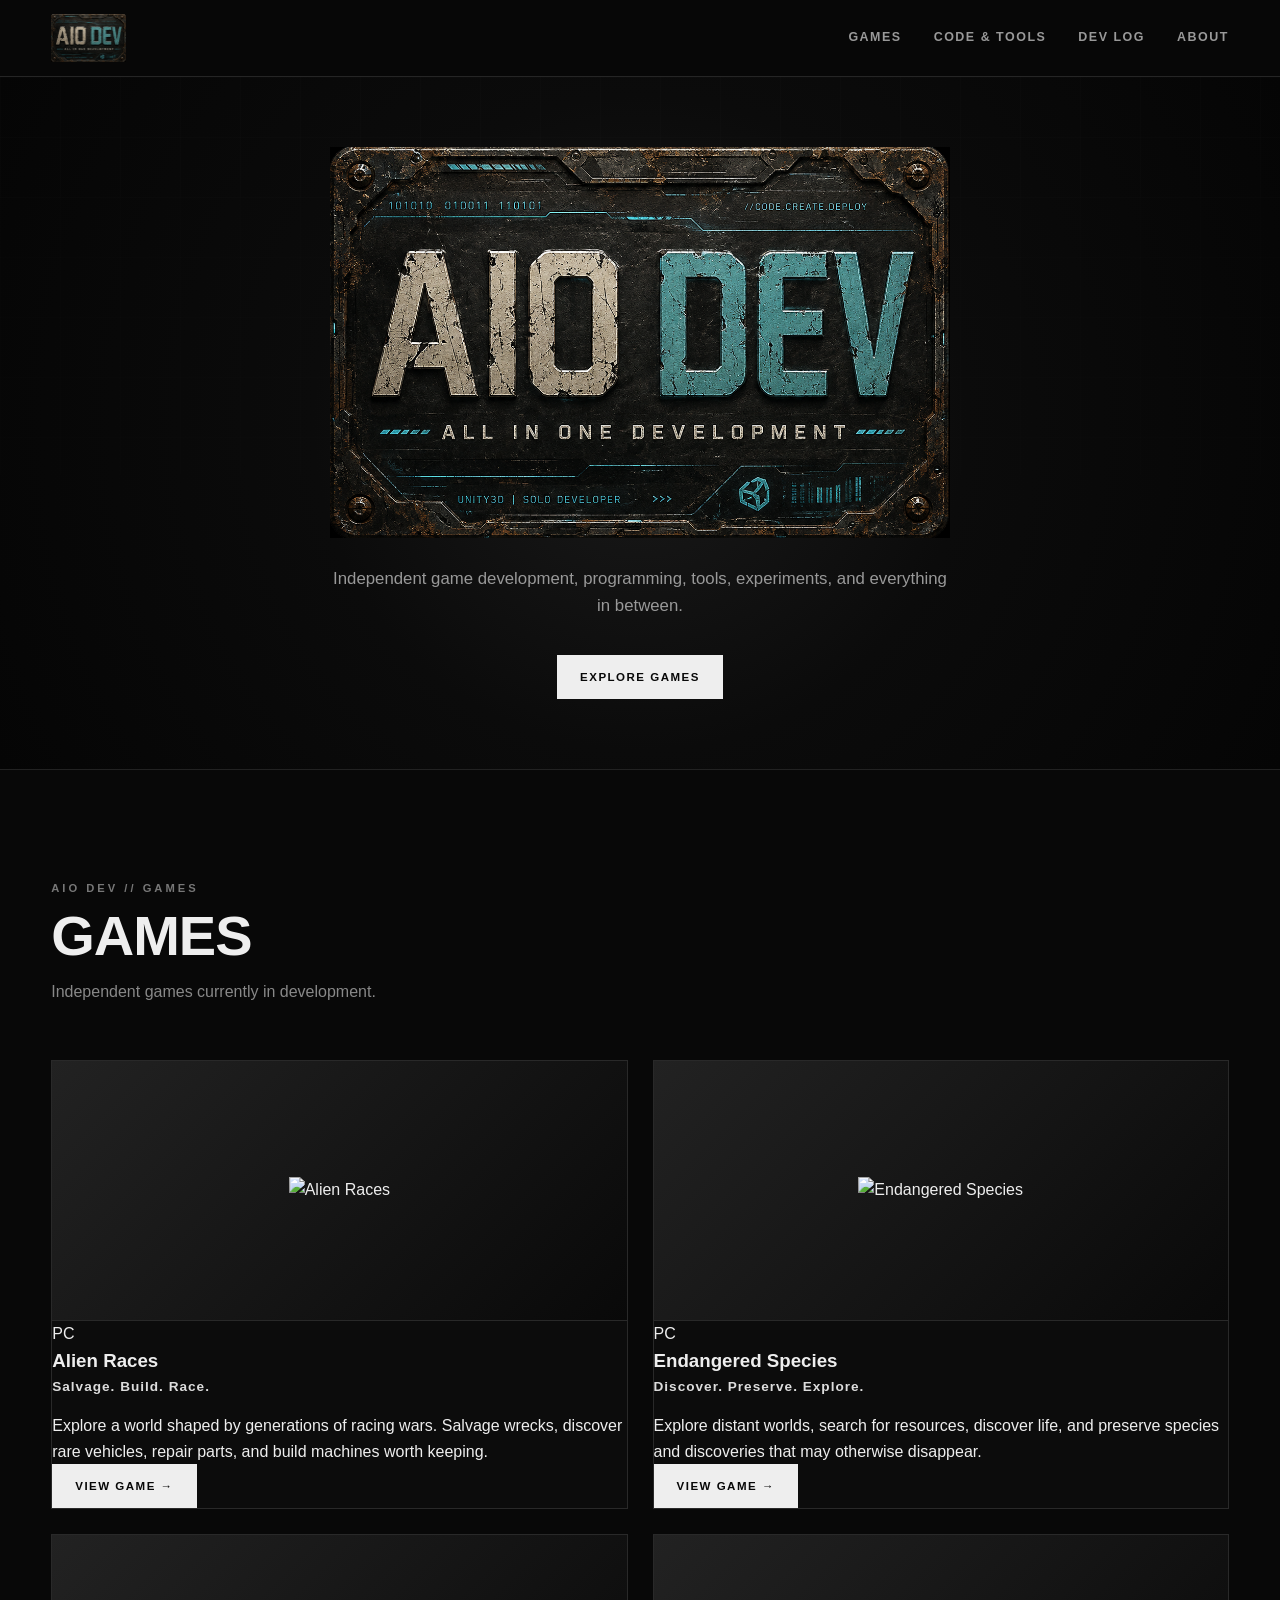
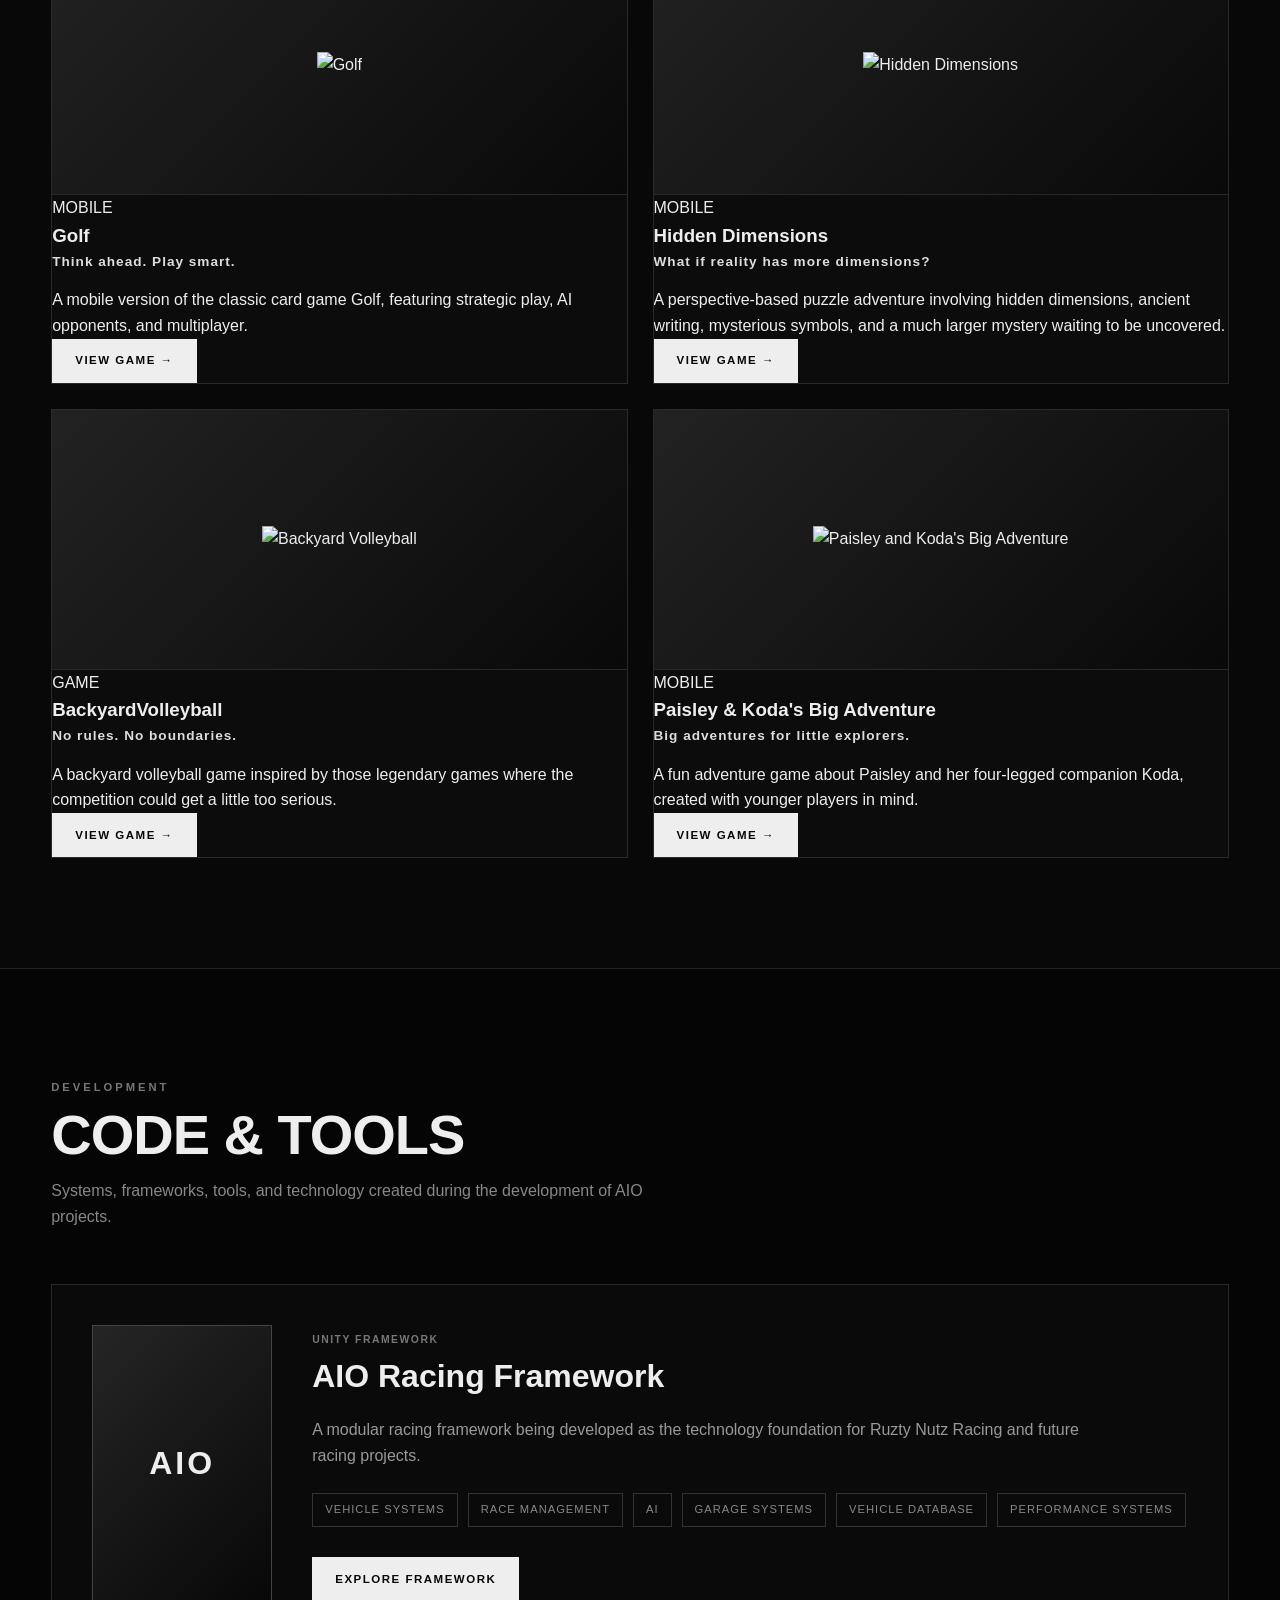
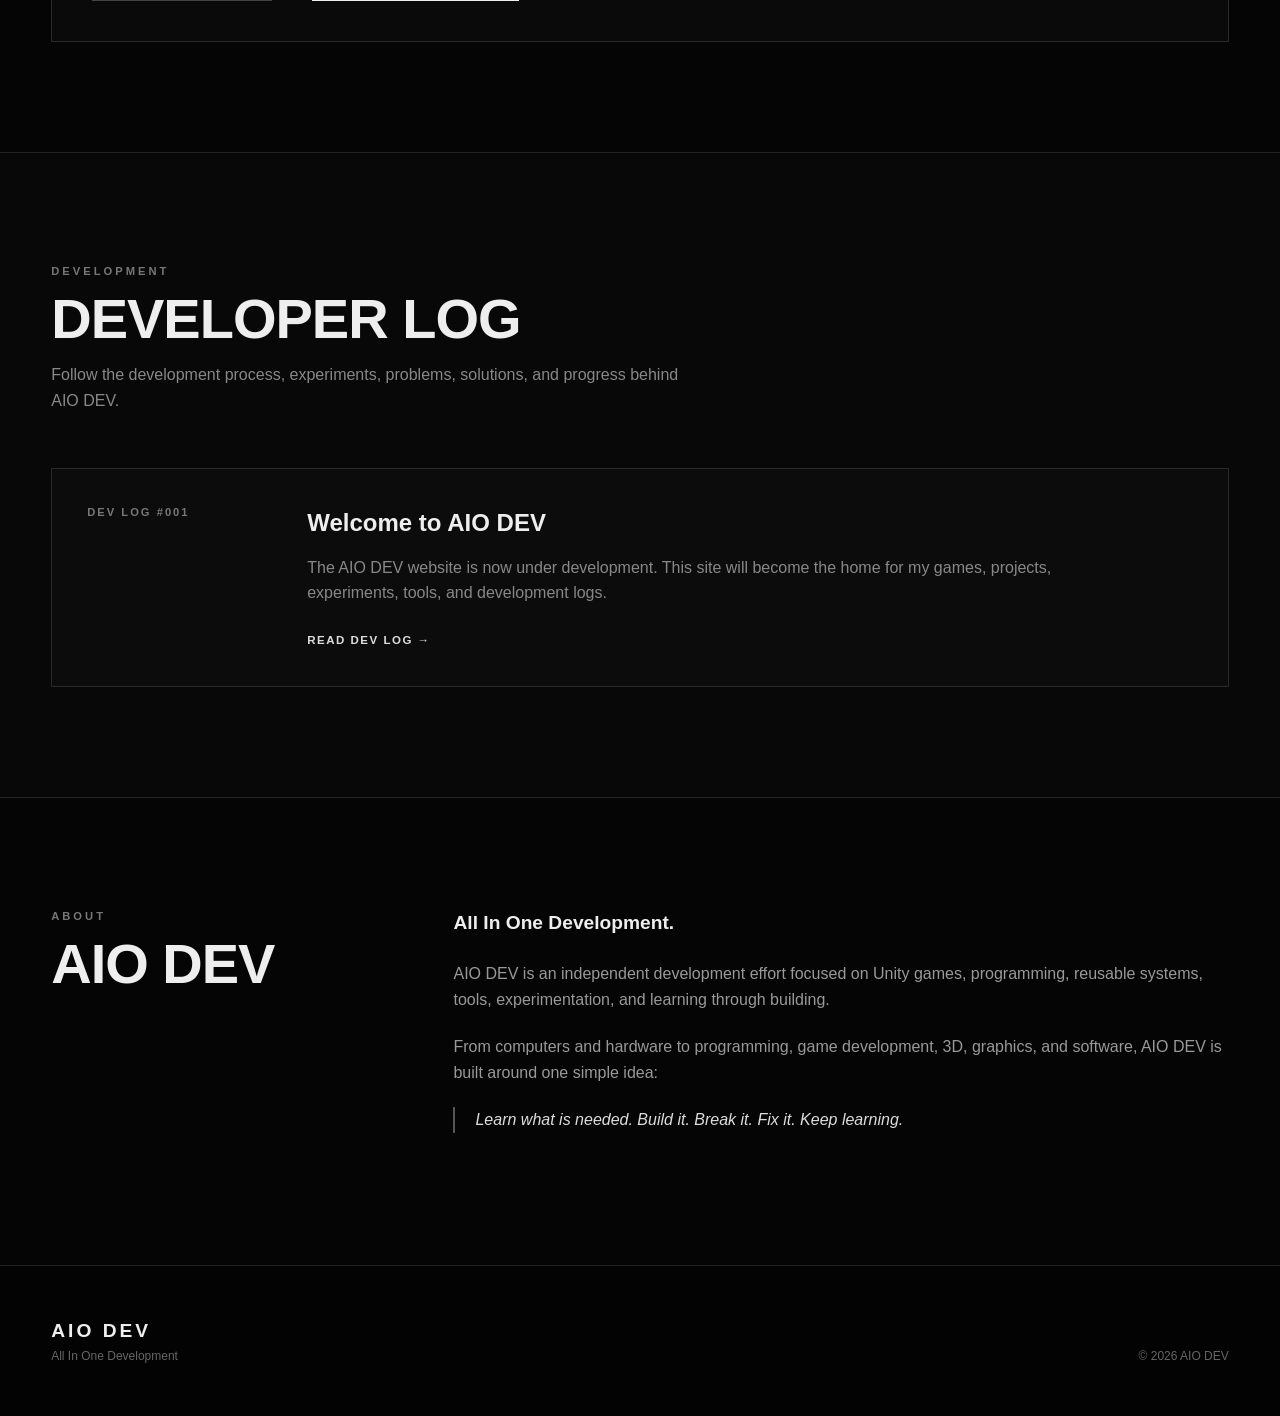
==== commit 3e012a27: "Refactor games section in index.html Updated game section with new content and formatting." ====
--- a/index.html
+++ b/index.html
@@ -136,320 +136,354 @@
         </section>
  ====================================== -->
 
-        <!-- =====================================
-             GAMES
-        ====================================== -->
-
-        <section id="games" class="section">
-
-            <div class="container">
-
-                <div class="section-heading">
-
-                    <p class="section-label">
-                        GAMES
-                    </p>
-
-                    <h2>
-                        MY GAMES
-                    </h2>
-
-                    <p>
-                        Games currently being developed
-                        by AIO DEV.
-                    </p>
-
-                </div>
-
-
-                <div class="games-grid">
-
-
-                    <!-- =========================
-                         ALIEN RACES
-                    ========================== -->
-
-                    <article class="game-card">
-
-                        <div class="game-image">
-    <img src="assets/alien-races.png"
-         alt="Alien Races"
-         class="game-logo">
-</div>
-
-                        <div class="game-content">
-
-                            <div class="game-meta">
-
-                                <span class="game-status">
-                                    IN DEVELOPMENT
-                                </span>
-
-                                <span class="platform-badge pc">
-                                    PC
-                                </span>
-
-                            </div>
-
-                            <h3>
-                                Alien Races
-                            </h3>
-
-                            <p class="game-tagline">
-                                Salvage. Build. Race.
-                            </p>
-
-                            <p>
-                                A racing game set on a battered planet
-                                scarred by generations of racing wars.
-
-                                Salvage wrecks, repair rare vehicles,
-                                find parts, and build machines worth racing.
-                            </p>
-
-                            <div class="game-buttons">
-
-                           <a href="games/alien-races/"
-                               class="button primary-button">
-                                    VIEW GAME →
-                                    </a>                
-
-                              
-                            </div>
-
-                        </div>
-
-                    </article>
-
-
-                    <!-- =========================
-                         ENDANGERED SPECIES
-                    ========================== -->
-
-                    <article class="game-card">
-
-                        <div class="game-image">
-    <img src="assets/endangered-species.png"
-         alt="Endangered Species"
-         class="game-logo">
-</div>
-
-                        <div class="game-content">
-
-                            <div class="game-meta">
-
-                                <span class="game-status">
-                                    IN DEVELOPMENT
-                                </span>
-
-                                <span class="platform-badge pc">
-                                    PC
-                                </span>
-
-                            </div>
-
-                            <h3>
-                                Endangered Species
-                            </h3>
-
-                            <p class="game-tagline">
-                                Discover. Preserve. Explore.
-                            </p>
-
-                            <p>
-                                Explore distant planets in search of
-                                resources, minerals, crystals, and life.
-
-                                Discover endangered species and preserve
-                                what you find.
-                            </p>
-
-                            <div class="game-buttons">
-
-                               <a href="games/endangered-species/"
-                                class="button primary-button">
-                                VIEW GAME →
-                                </a>
-
-                               
-
-                            </div>
-
-                        </div>
-
-                    </article>
-
-
-                    <!-- =========================
-                         ESMOBILE
-                    ========================== -->
-
-                    <article class="game-card">
-
-                        <div class="game-image">
-
-                            <span class="image-placeholder">
-                                ESMOBILE
-                            </span>
-
-                        </div>
-
-                        <div class="game-content">
-
-                            <div class="game-meta">
-
-                                <span class="game-status">
-                                    PLANNED
-                                </span>
-
-                                <span class="platform-badge mobile">
-                                    MOBILE
-                                </span>
-
-                            </div>
-
-                            <h3>
-                                ESmobile
-                            </h3>
-
-                            <p class="game-tagline">
-                                Endangered Species — Mobile
-                            </p>
-
-                            <p>
-                                A lightweight mobile experience
-                                set within the Endangered Species
-                                universe.
-                            </p>
-
-                            <div class="game-buttons">
-
-                               <a href="games/esmobile/"
-                                   class="button primary-button">
-                                    VIEW GAME →
-                                </a>
-
-                            </div>
-
-                        </div>
-
-                    </article>
-
-
-                    <!-- =========================
-                         GOLF
-                    ========================== -->
-
-                    <article class="game-card">
-
-                        <div class="game-image">
-    <img src="assets/golf.png"
-         alt="Golf"
-         class="game-logo">
-</div>
-
-                        <div class="game-content">
-
-                            <div class="game-meta">
-
-                                <span class="game-status">
-                                    PLANNED
-                                </span>
-
-                                <span class="platform-badge mobile">
-                                    MOBILE
-                                </span>
-
-                            </div>
-
-                            <h3>
-                                Golf
-                            </h3>
-
-                            <p class="game-tagline">
-                                Learn the game. Master the strategy.
-                            </p>
-
-                            <p>
-                                A mobile version of a classic card game
-                                featuring AI opponents and multiplayer.
-                            </p>
-
-                            <div class="game-buttons">
-
-                                <a href="games/golf/"
-                                   class="button primary-button">
-                                    VIEW GAME →
-                                </a>            
-
-                            </div>
-
-                        </div>
-
-                    </article>
-
-
-                    <!-- =========================
-                         HIDDEN DIMENSIONS
-                    ========================== -->
-
-                    <article class="game-card hidden-dimensions-card">
-
-                        <div class="game-image">
-    <img src="assets/hidden-dimensions.png"
-         alt="Hidden Dimensions"
-         class="game-logo">
-</div>
-
-                        <div class="game-content">
-
-                            <div class="game-meta">
-
-                                <span class="game-status">
-                                    IN DEVELOPMENT
-                                </span>
-
-                                <span class="platform-badge mobile">
-                                    MOBILE
-                                </span>
-
-                            </div>
-
-                            <h3>
-                                Hidden Dimensions
-                            </h3>
-
-                            <p class="game-tagline">
-                                Discover what lies beyond.
-                            </p>
-
-                            <p>
-                                A mobile puzzle game built around
-                                exploration, hidden patterns,
-                                ancient writing, and dimensions
-                                that may not be what they seem.
-                            </p>
-
-                            <div class="game-buttons">
-
-                                <a href="games/hidden-dimensions/"
-                                   class="button primary-button">
-                                    VIEW GAME →
-                                </a>                    
-
-                            </div>
-
-                        </div>
-
-                    </article>
-
-
-                </div>
-
-            </div>
-
-        </section>
-
+        <!-- =========================================
+     GAMES
+========================================= -->
+
+<section id="games" class="section">
+
+    <div class="container">
+
+        <div class="section-heading">
+
+            <p class="section-label">
+                AIO DEV // GAMES
+            </p>
+
+            <h2>
+                GAMES
+            </h2>
+
+            <p>
+                Independent games currently in development.
+            </p>
+
+        </div>
+
+
+        <div class="games-grid">
+
+
+            <!-- =================================
+                 ALIEN RACES
+            ================================== -->
+
+            <article class="game-card">
+
+                <div class="game-image">
+
+                    <img src="assets/images/alien-races.png"
+                         alt="Alien Races"
+                         class="game-logo">
+
+                </div>
+
+
+                <div class="game-card-content">
+
+                    <span class="game-platform">
+                        PC
+                    </span>
+
+
+                    <h3>
+                        Alien Races
+                    </h3>
+
+
+                    <p class="game-tagline">
+                        Salvage. Build. Race.
+                    </p>
+
+
+                    <p>
+                        Explore a world shaped by generations
+                        of racing wars. Salvage wrecks,
+                        discover rare vehicles, repair parts,
+                        and build machines worth keeping.
+                    </p>
+
+
+                    <a href="games/alien-races/"
+                       class="button primary-button">
+
+                        VIEW GAME →
+
+                    </a>
+
+                </div>
+
+            </article>
+
+
+
+            <!-- =================================
+                 ENDANGERED SPECIES
+            ================================== -->
+
+            <article class="game-card">
+
+                <div class="game-image">
+
+                    <img src="assets/images/endangered-species.png"
+                         alt="Endangered Species"
+                         class="game-logo">
+
+                </div>
+
+
+                <div class="game-card-content">
+
+                    <span class="game-platform">
+                        PC
+                    </span>
+
+
+                    <h3>
+                        Endangered Species
+                    </h3>
+
+
+                    <p class="game-tagline">
+                        Discover. Preserve. Explore.
+                    </p>
+
+
+                    <p>
+                        Explore distant worlds, search for
+                        resources, discover life, and preserve
+                        species and discoveries that may
+                        otherwise disappear.
+                    </p>
+
+
+                    <a href="games/endangered-species/"
+                       class="button primary-button">
+
+                        VIEW GAME →
+
+                    </a>
+
+                </div>
+
+            </article>
+
+
+
+            <!-- =================================
+                 GOLF
+            ================================== -->
+
+            <article class="game-card">
+
+                <div class="game-image">
+
+                    <img src="assets/images/golf.png"
+                         alt="Golf"
+                         class="game-logo">
+
+                </div>
+
+
+                <div class="game-card-content">
+
+                    <span class="game-platform">
+                        MOBILE
+                    </span>
+
+
+                    <h3>
+                        Golf
+                    </h3>
+
+
+                    <p class="game-tagline">
+                        Think ahead. Play smart.
+                    </p>
+
+
+                    <p>
+                        A mobile version of the classic card
+                        game Golf, featuring strategic play,
+                        AI opponents, and multiplayer.
+                    </p>
+
+
+                    <a href="games/golf/"
+                       class="button primary-button">
+
+                        VIEW GAME →
+
+                    </a>
+
+                </div>
+
+            </article>
+
+
+
+            <!-- =================================
+                 HIDDEN DIMENSIONS
+            ================================== -->
+
+            <article class="game-card">
+
+                <div class="game-image">
+
+                    <img src="assets/images/hidden-dimensions.png"
+                         alt="Hidden Dimensions"
+                         class="game-logo">
+
+                </div>
+
+
+                <div class="game-card-content">
+
+                    <span class="game-platform">
+                        MOBILE
+                    </span>
+
+
+                    <h3>
+                        Hidden Dimensions
+                    </h3>
+
+
+                    <p class="game-tagline">
+                        What if reality has more dimensions?
+                    </p>
+
+
+                    <p>
+                        A perspective-based puzzle adventure
+                        involving hidden dimensions, ancient
+                        writing, mysterious symbols, and a
+                        much larger mystery waiting to be uncovered.
+                    </p>
+
+
+                    <a href="games/hidden-dimensions/"
+                       class="button primary-button">
+
+                        VIEW GAME →
+
+                    </a>
+
+                </div>
+
+            </article>
+
+
+
+            <!-- =================================
+                 BACKYARD VOLLEYBALL
+            ================================== -->
+
+            <article class="game-card">
+
+                <div class="game-image">
+
+                    <img src="assets/images/backyard-volleyball.png"
+                         alt="Backyard Volleyball"
+                         class="game-logo">
+
+                </div>
+
+
+                <div class="game-card-content">
+
+                    <span class="game-platform">
+                        GAME
+                    </span>
+
+
+                    <h3>
+                        BackyardVolleyball
+                    </h3>
+
+
+                    <p class="game-tagline">
+                        No rules. No boundaries.
+                    </p>
+
+
+                    <p>
+                        A backyard volleyball game inspired
+                        by those legendary games where the
+                        competition could get a little too
+                        serious.
+                    </p>
+
+
+                    <a href="games/backyard-volleyball/"
+                       class="button primary-button">
+
+                        VIEW GAME →
+
+                    </a>
+
+                </div>
+
+            </article>
+
+
+
+            <!-- =================================
+                 PAISLEY & KODA
+            ================================== -->
+
+            <article class="game-card">
+
+                <div class="game-image">
+
+                    <img src="assets/images/paisley-and-koda.png"
+                         alt="Paisley and Koda's Big Adventure"
+                         class="game-logo">
+
+                </div>
+
+
+                <div class="game-card-content">
+
+                    <span class="game-platform">
+                        MOBILE
+                    </span>
+
+
+                    <h3>
+                        Paisley & Koda's Big Adventure
+                    </h3>
+
+
+                    <p class="game-tagline">
+                        Big adventures for little explorers.
+                    </p>
+
+
+                    <p>
+                        A fun adventure game about Paisley
+                        and her four-legged companion Koda,
+                        created with younger players in mind.
+                    </p>
+
+
+                    <a href="games/paisley-and-koda/"
+                       class="button primary-button">
+
+                        VIEW GAME →
+
+                    </a>
+
+                </div>
+
+            </article>
+
+
+        </div>
+
+    </div>
+
+</section>
 
         <!-- =====================================
              CODE & TOOLS
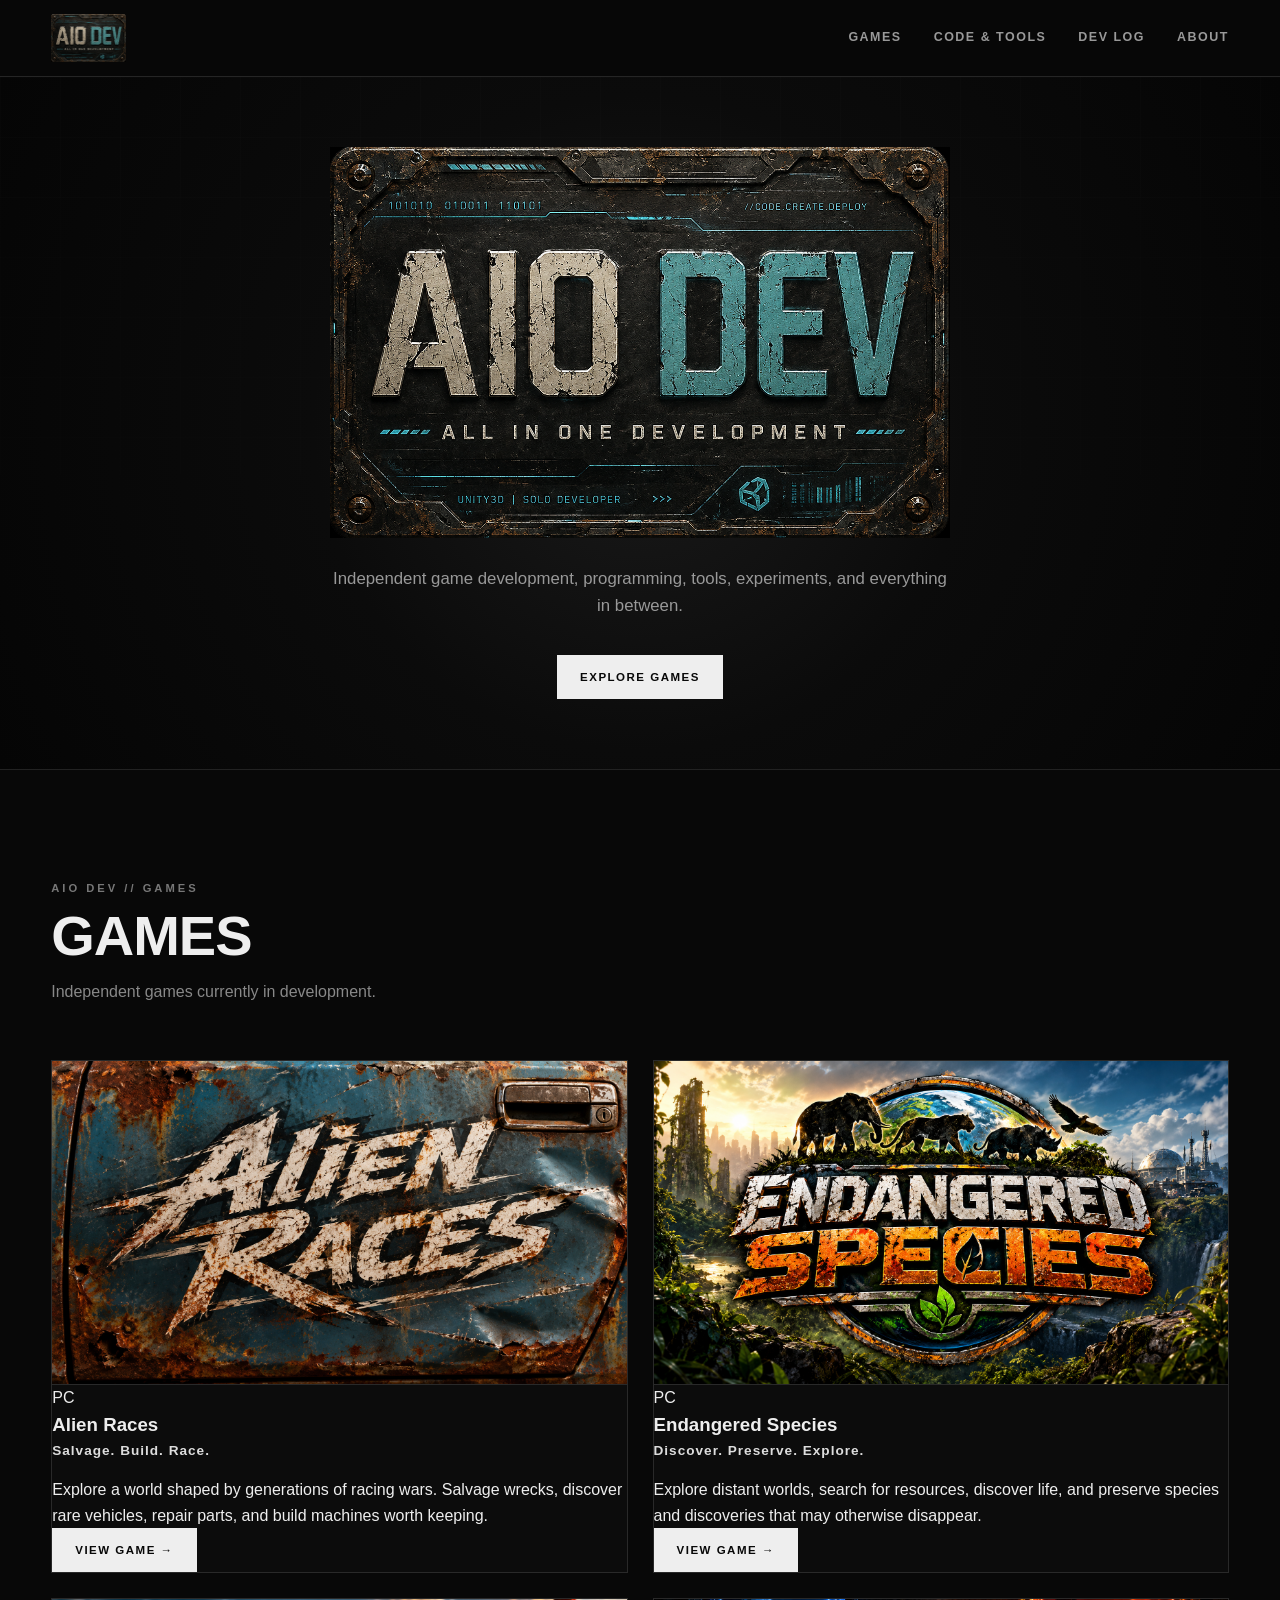
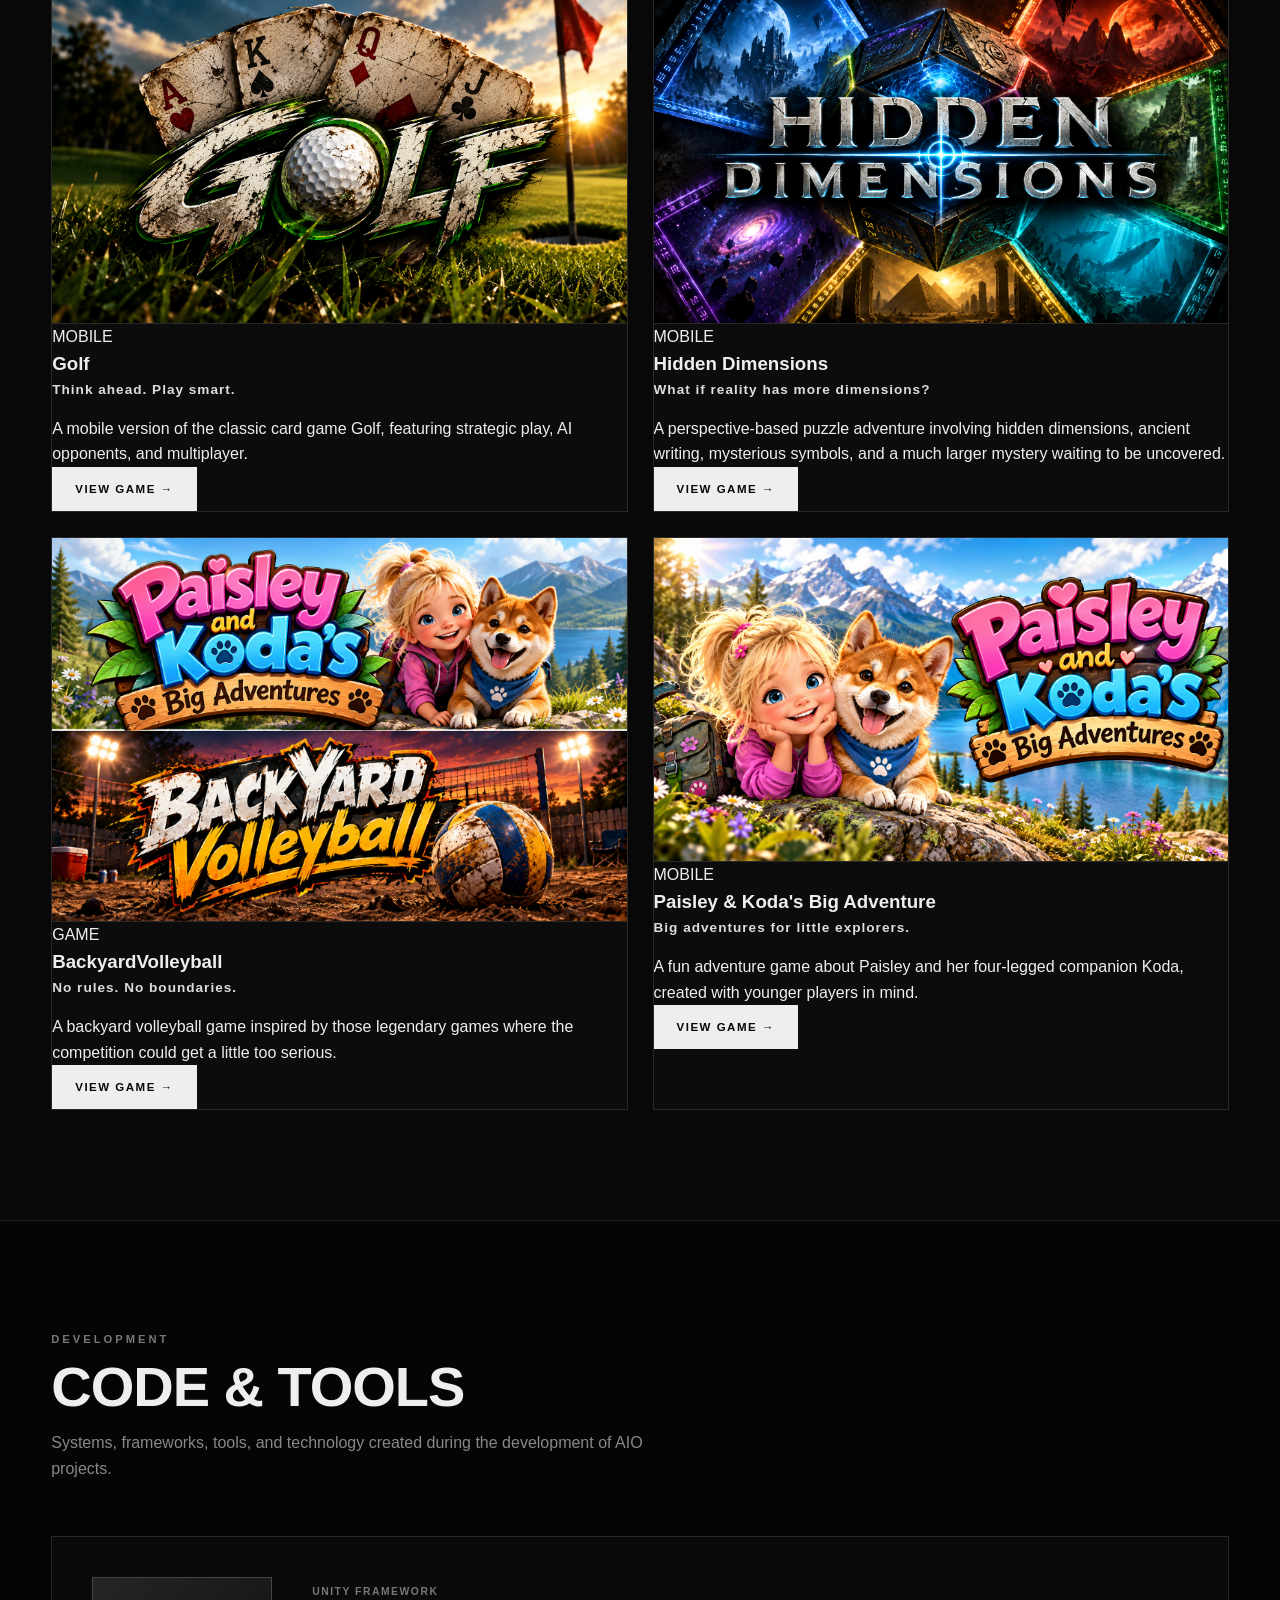
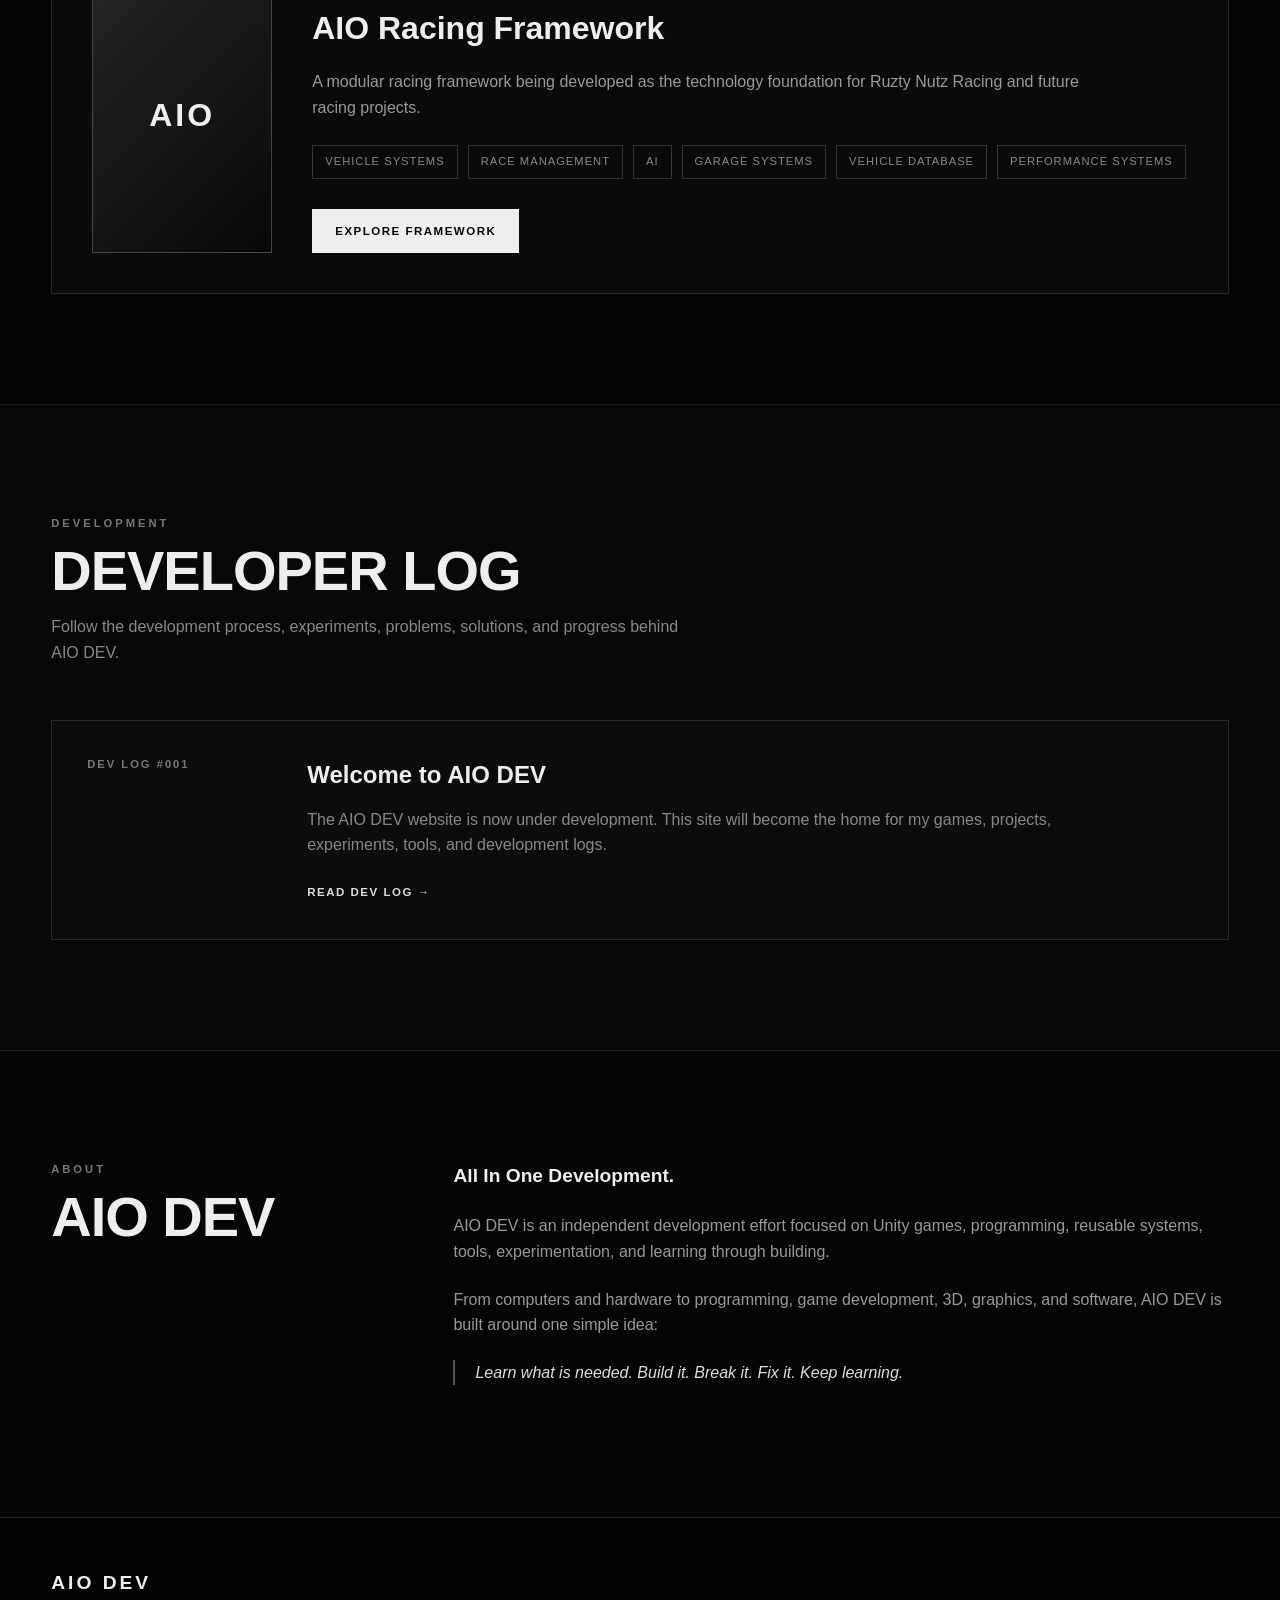
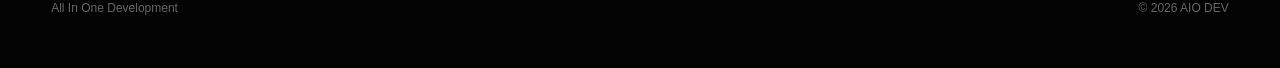
==== commit 9782dfb3: "Fix image source paths in index.html" ====
--- a/index.html
+++ b/index.html
@@ -172,7 +172,7 @@
 
                 <div class="game-image">
 
-                    <img src="assets/images/alien-races.png"
+                    <img src="assets/alien-races.png"
                          alt="Alien Races"
                          class="game-logo">
 
@@ -225,7 +225,7 @@
 
                 <div class="game-image">
 
-                    <img src="assets/images/endangered-species.png"
+                    <img src="assets/endangered-species.png"
                          alt="Endangered Species"
                          class="game-logo">
 
@@ -278,7 +278,7 @@
 
                 <div class="game-image">
 
-                    <img src="assets/images/golf.png"
+                    <img src="assets/golf.png"
                          alt="Golf"
                          class="game-logo">
 
@@ -330,7 +330,7 @@
 
                 <div class="game-image">
 
-                    <img src="assets/images/hidden-dimensions.png"
+                    <img src="assets/hidden-dimensions.png"
                          alt="Hidden Dimensions"
                          class="game-logo">
 
@@ -383,7 +383,7 @@
 
                 <div class="game-image">
 
-                    <img src="assets/images/backyard-volleyball.png"
+                    <img src="assets/backyard-volleyball.png"
                          alt="Backyard Volleyball"
                          class="game-logo">
 
@@ -436,7 +436,7 @@
 
                 <div class="game-image">
 
-                    <img src="assets/images/paisley-and-koda.png"
+                    <img src="assets/paisley-and-koda.png"
                          alt="Paisley and Koda's Big Adventure"
                          class="game-logo">
 
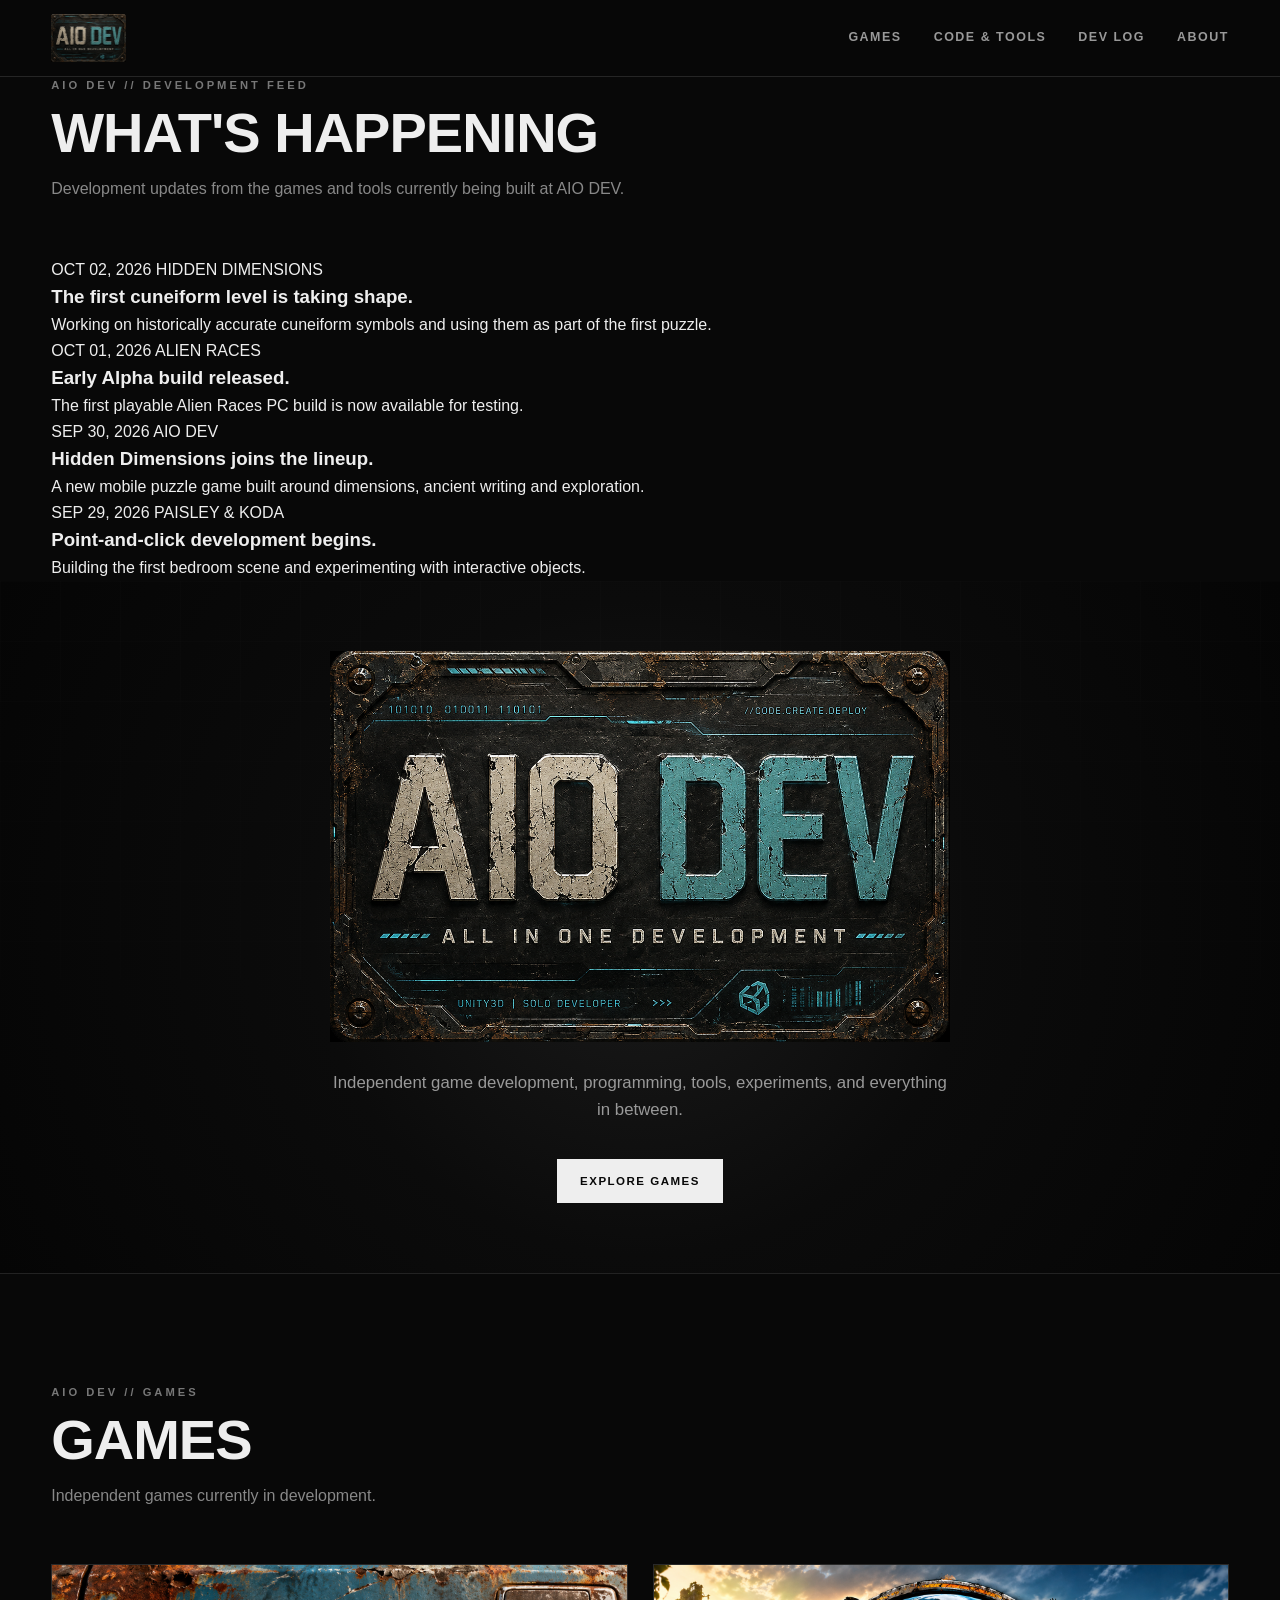
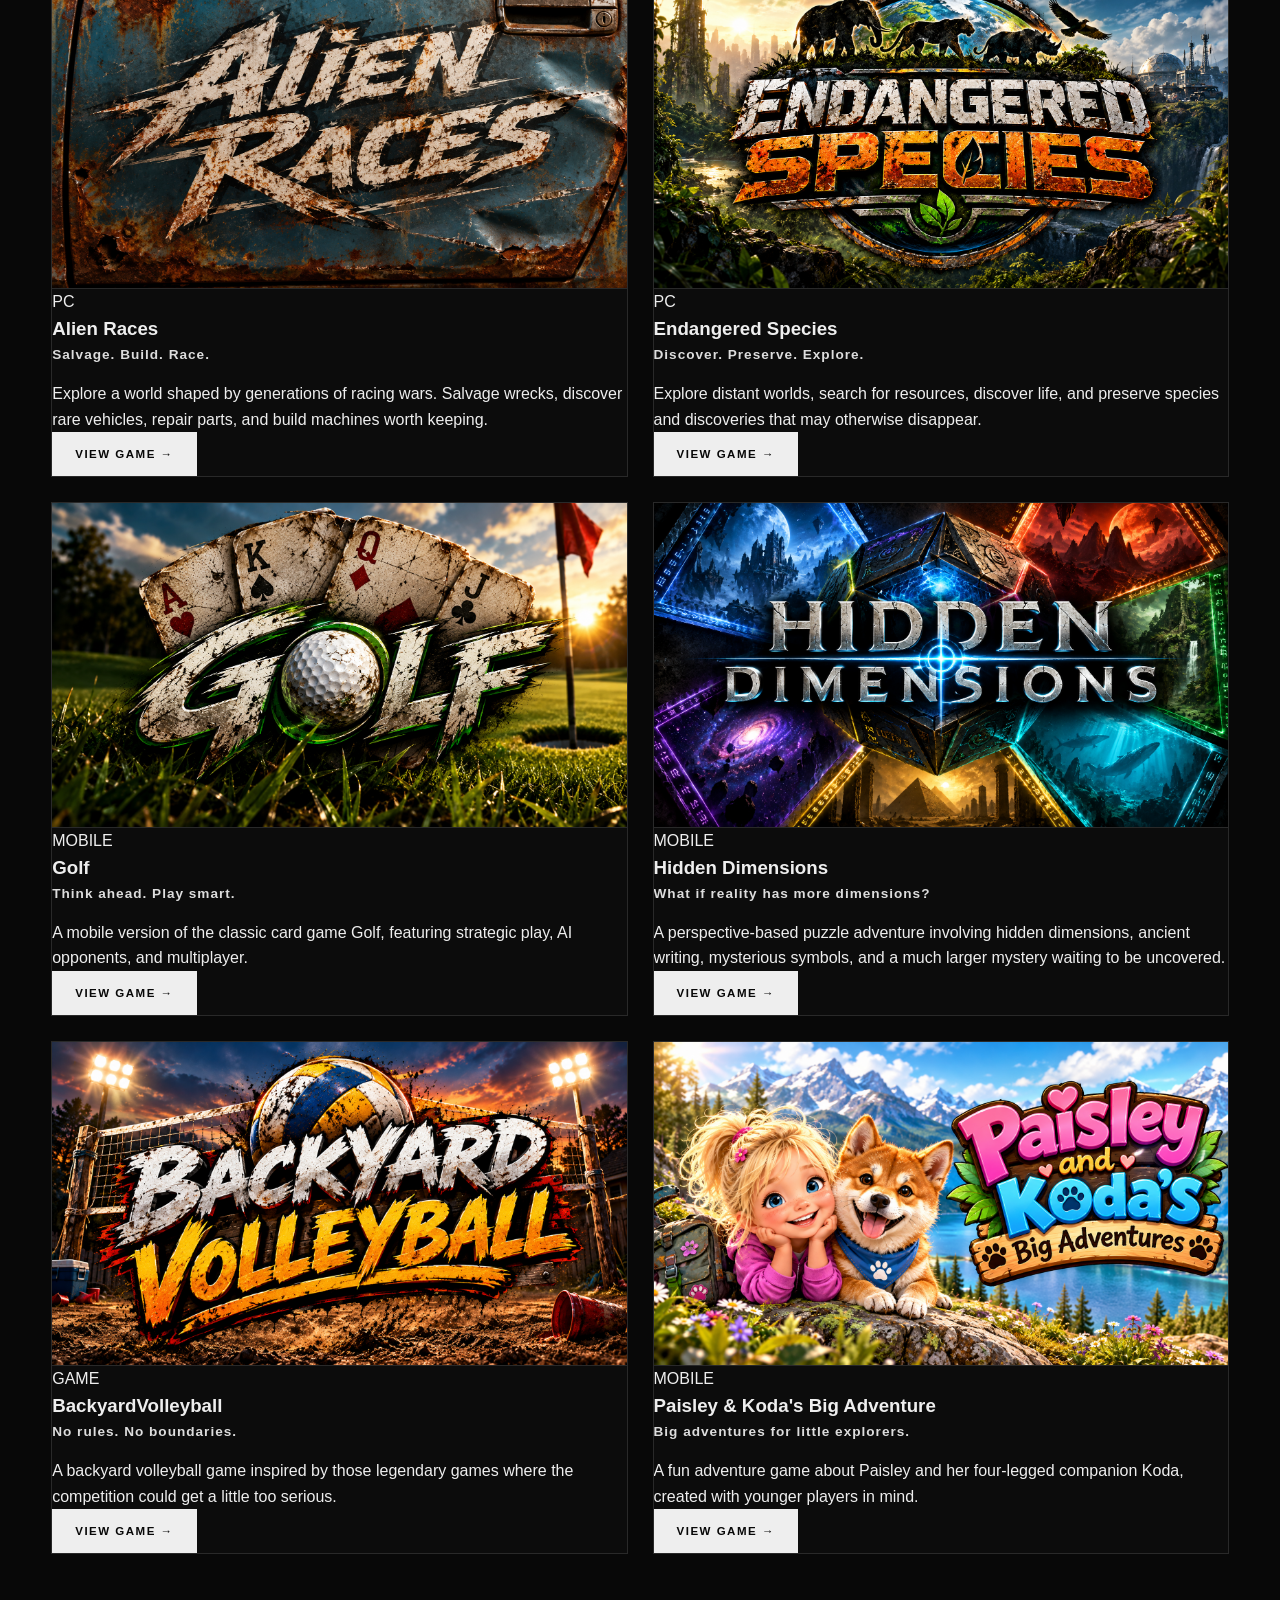
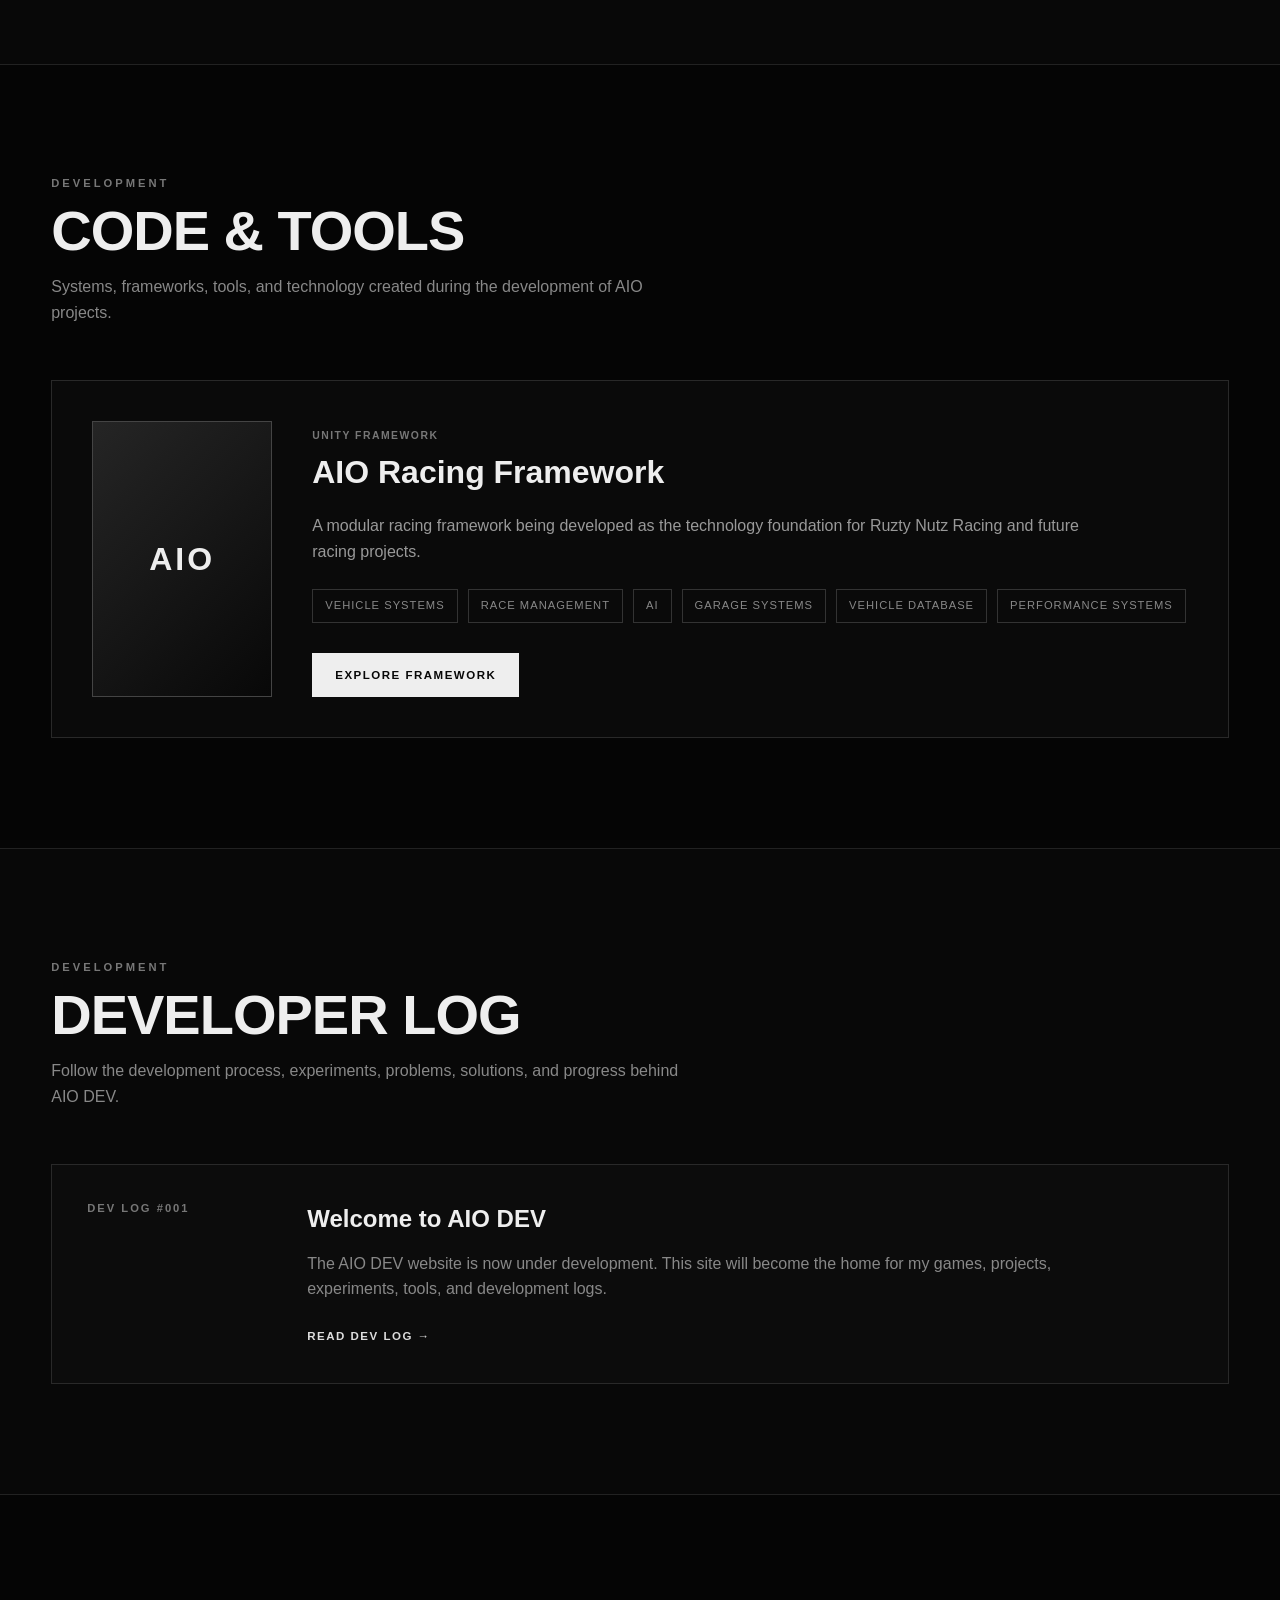
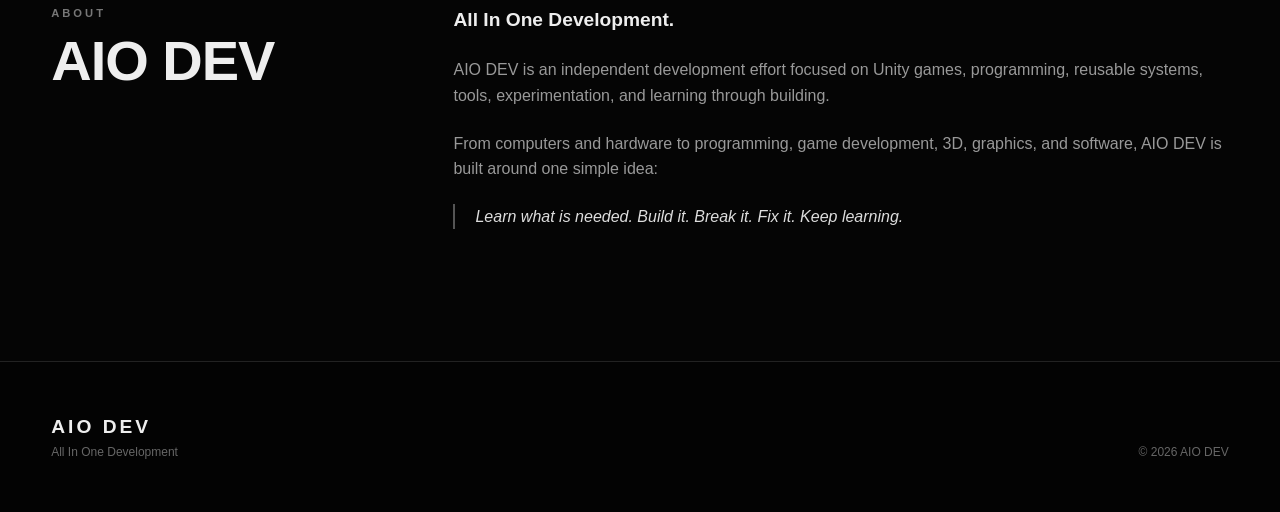
==== commit a05e9798: "Implement development feed section in index.html Added a development feed section with updates on va" ====
--- a/index.html
+++ b/index.html
@@ -58,7 +58,127 @@
     ========================================== -->
 
     <main>
-
+<section class="dev-feed" id="devlog">
+
+    <div class="container">
+
+        <div class="section-heading">
+
+            <p class="section-label">
+                AIO DEV // DEVELOPMENT FEED
+            </p>
+
+            <h2>
+                WHAT'S HAPPENING
+            </h2>
+
+            <p>
+                Development updates from the games and tools
+                currently being built at AIO DEV.
+            </p>
+
+        </div>
+
+
+        <div class="dev-feed-window">
+
+            <div class="dev-feed-track">
+
+                <article class="dev-update">
+
+                    <span class="dev-date">
+                        OCT 02, 2026
+                    </span>
+
+                    <span class="dev-game">
+                        HIDDEN DIMENSIONS
+                    </span>
+
+                    <h3>
+                        The first cuneiform level is taking shape.
+                    </h3>
+
+                    <p>
+                        Working on historically accurate cuneiform
+                        symbols and using them as part of the first
+                        puzzle.
+                    </p>
+
+                </article>
+
+
+                <article class="dev-update">
+
+                    <span class="dev-date">
+                        OCT 01, 2026
+                    </span>
+
+                    <span class="dev-game">
+                        ALIEN RACES
+                    </span>
+
+                    <h3>
+                        Early Alpha build released.
+                    </h3>
+
+                    <p>
+                        The first playable Alien Races PC build
+                        is now available for testing.
+                    </p>
+
+                </article>
+
+
+                <article class="dev-update">
+
+                    <span class="dev-date">
+                        SEP 30, 2026
+                    </span>
+
+                    <span class="dev-game">
+                        AIO DEV
+                    </span>
+
+                    <h3>
+                        Hidden Dimensions joins the lineup.
+                    </h3>
+
+                    <p>
+                        A new mobile puzzle game built around
+                        dimensions, ancient writing and exploration.
+                    </p>
+
+                </article>
+
+
+                <article class="dev-update">
+
+                    <span class="dev-date">
+                        SEP 29, 2026
+                    </span>
+
+                    <span class="dev-game">
+                        PAISLEY & KODA
+                    </span>
+
+                    <h3>
+                        Point-and-click development begins.
+                    </h3>
+
+                    <p>
+                        Building the first bedroom scene and
+                        experimenting with interactive objects.
+                    </p>
+
+                </article>
+
+            </div>
+
+        </div>
+
+    </div>
+
+</section>
 
         <!-- =====================================
              HERO
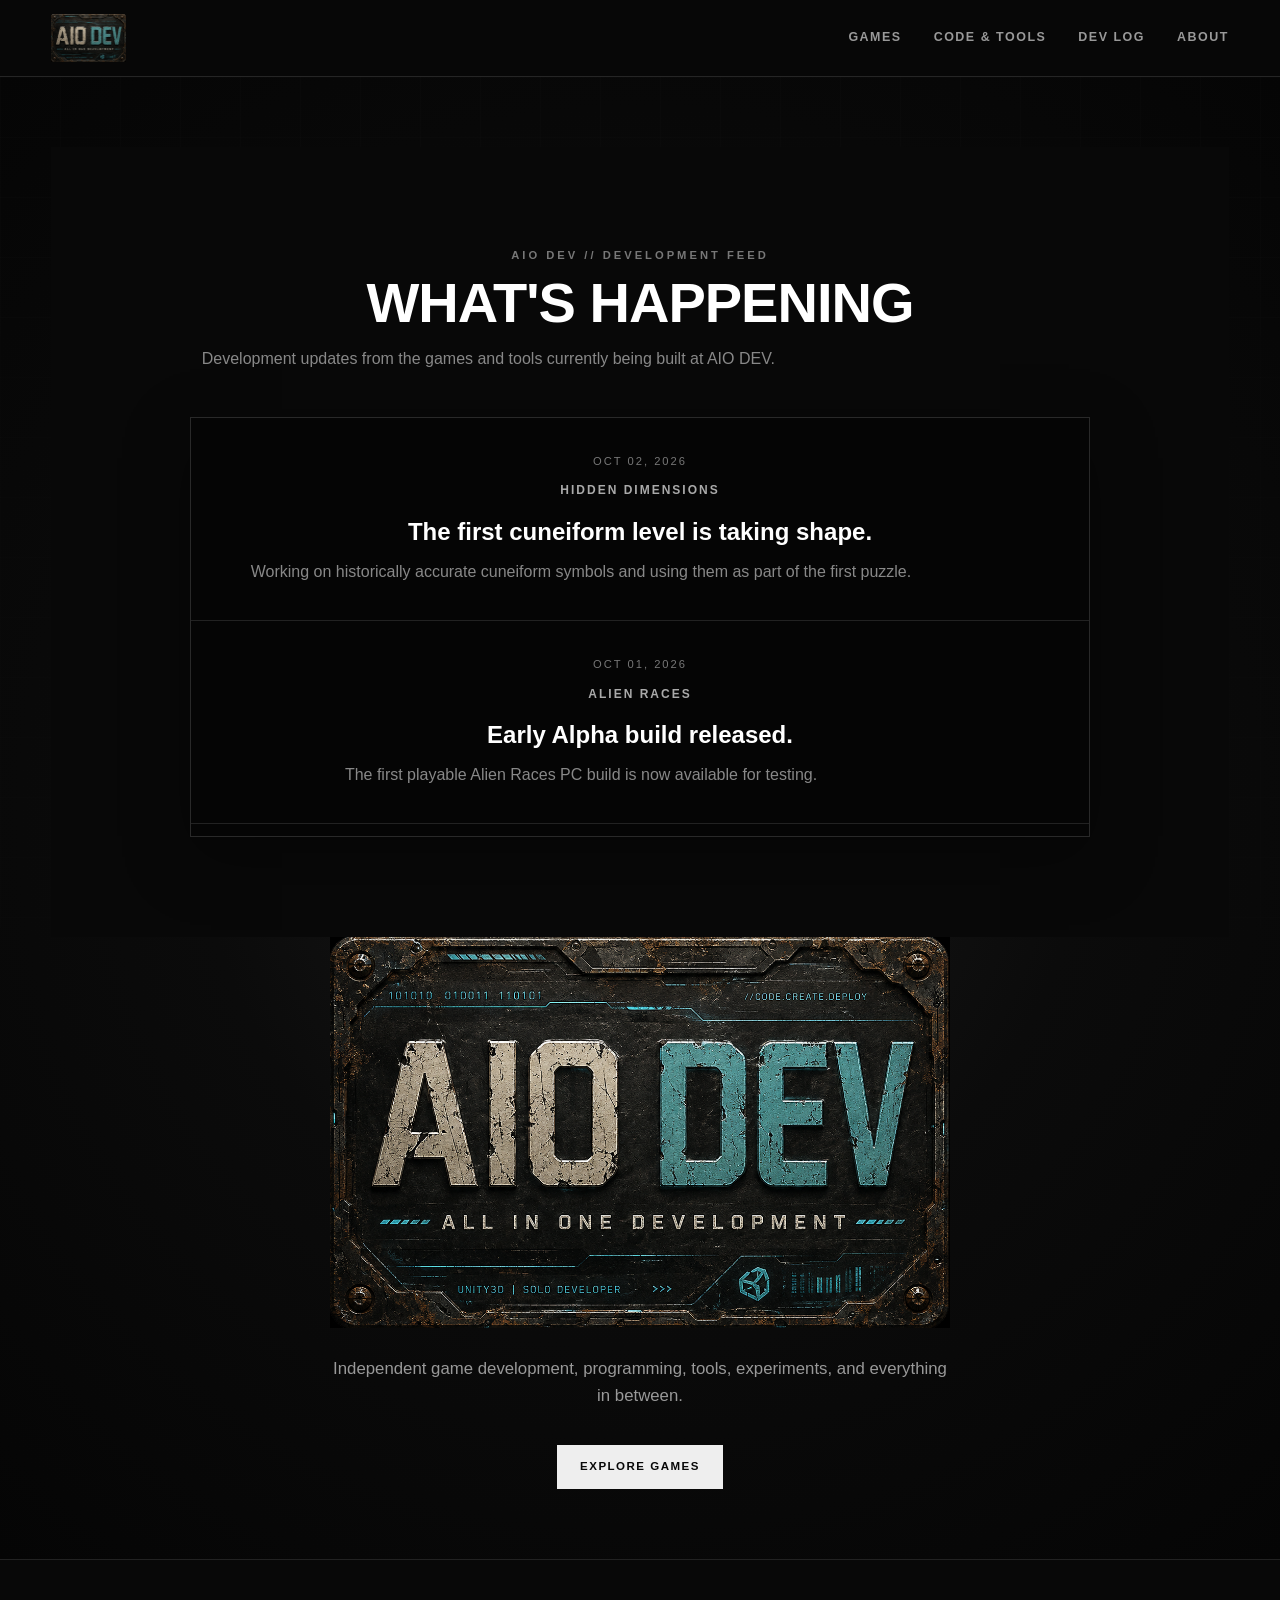
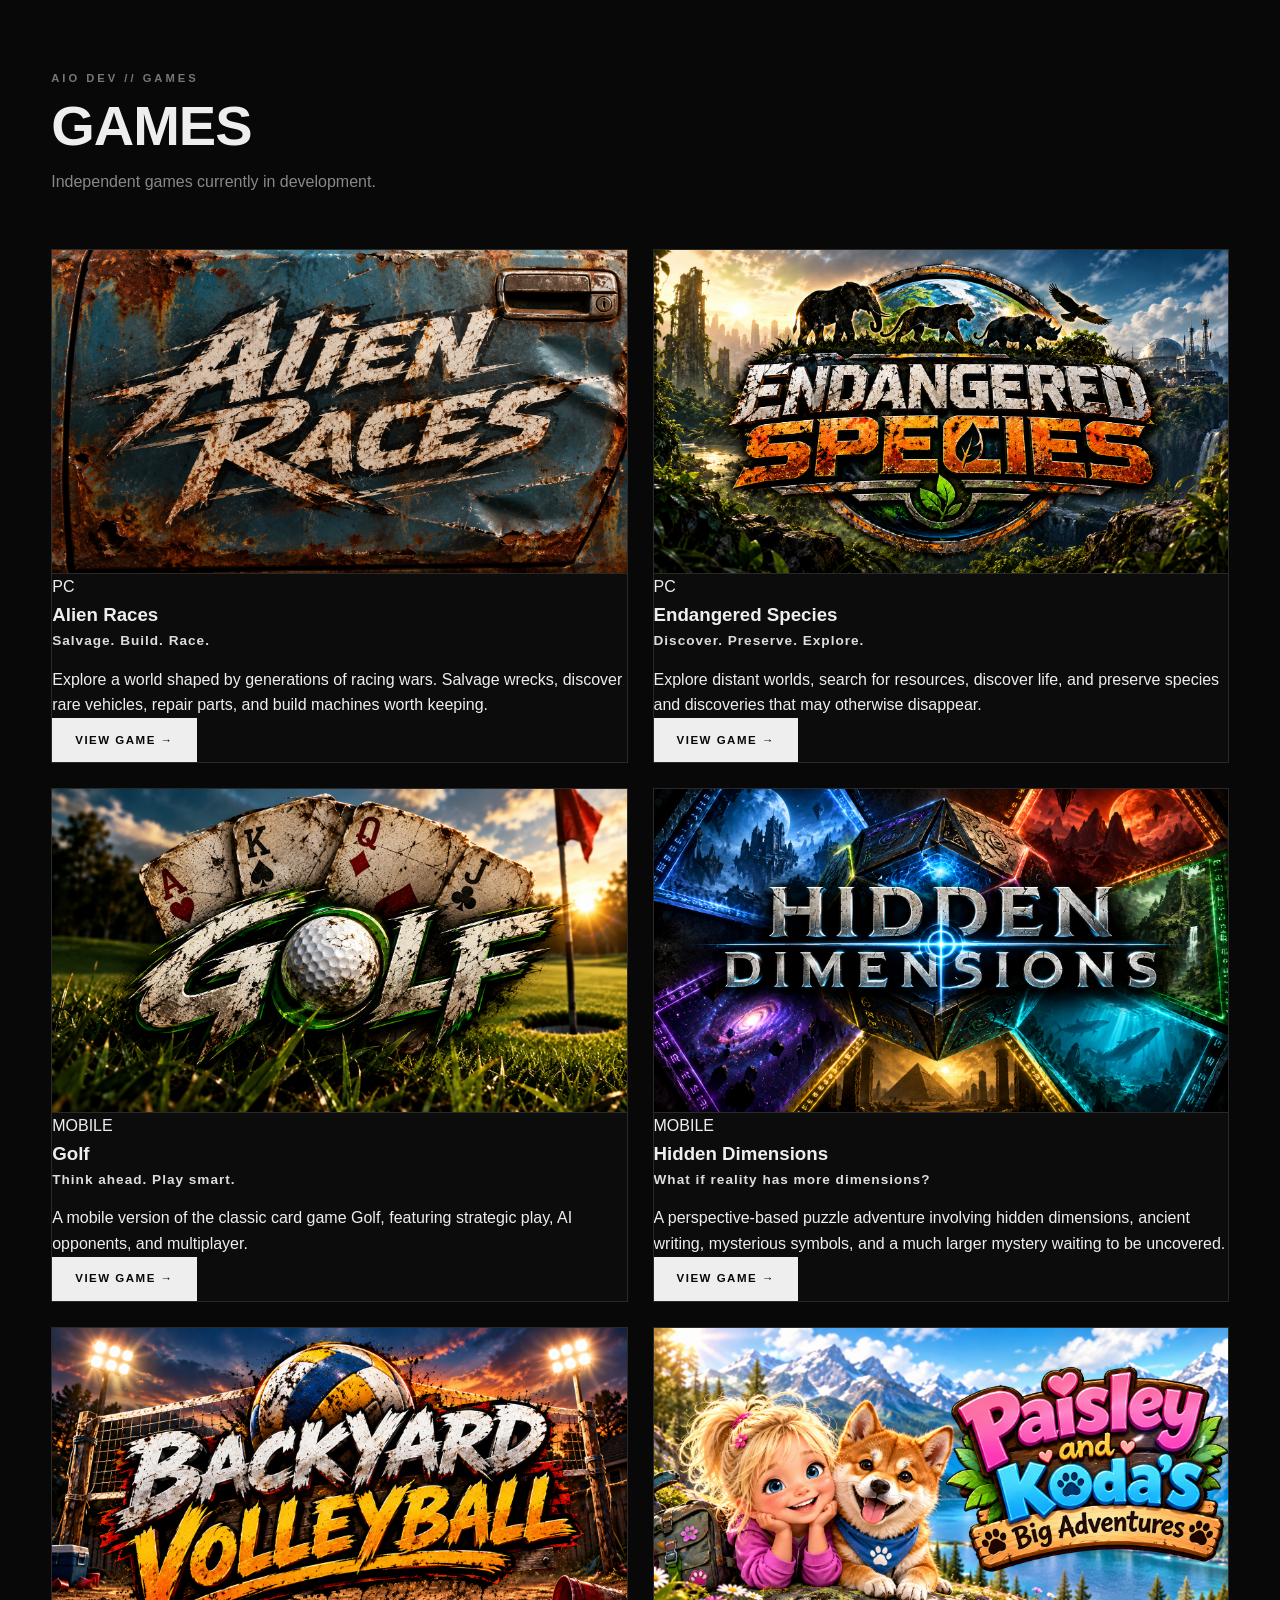
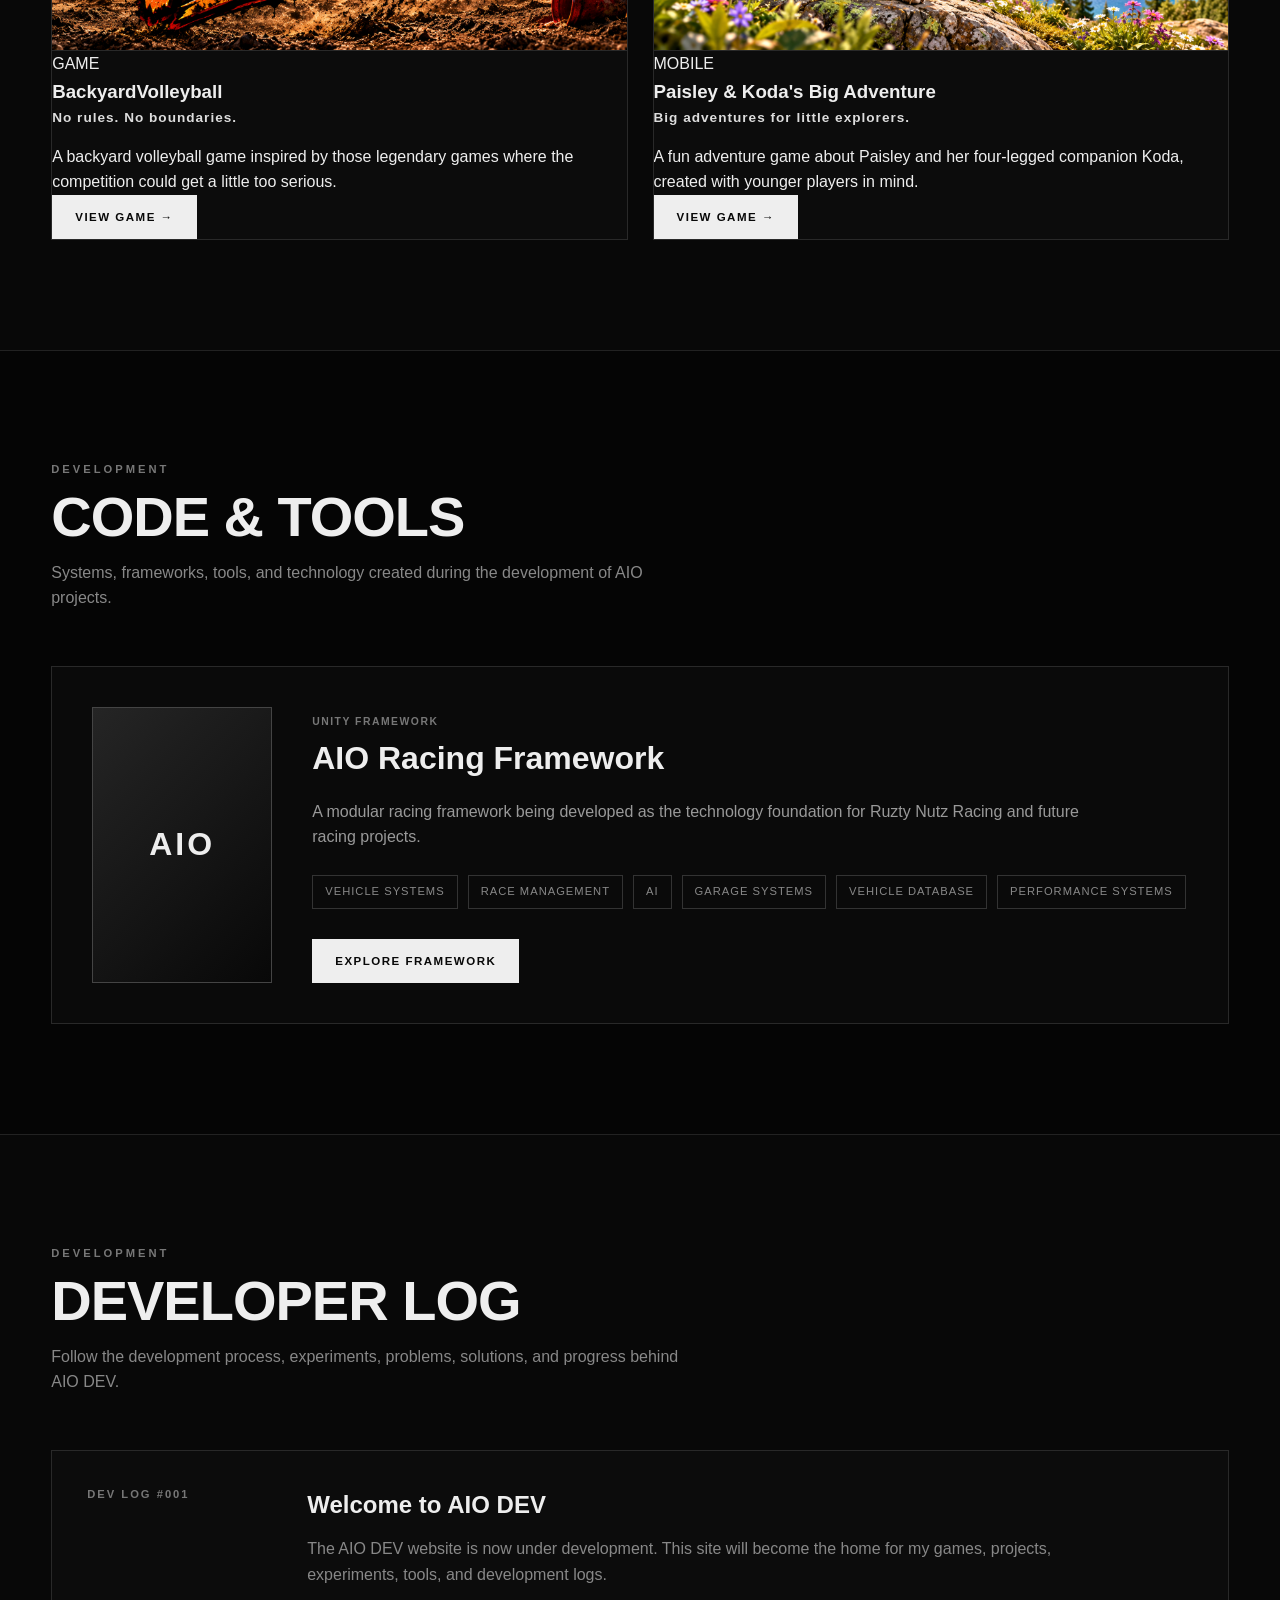
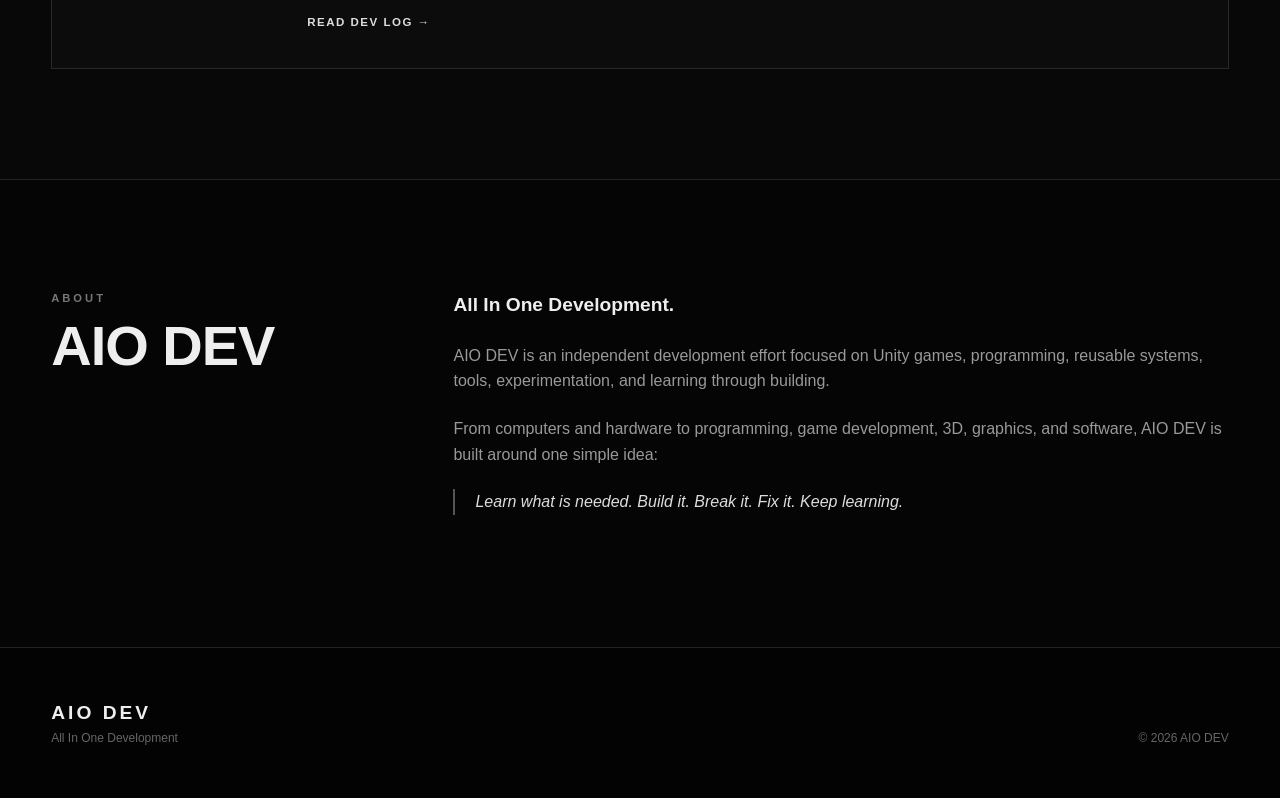
==== commit 5d5111ea: "Cleanup hero section in index.html Removed commented hero section and adjusted layout." ====
--- a/index.html
+++ b/index.html
@@ -58,6 +58,15 @@
     ========================================== -->
 
     <main>
+
+
+        <!-- =====================================
+             HERO
+        ====================================== -->
+
+        <section class="hero">
+
+            <div class="container hero-content">
 <section class="dev-feed" id="devlog">
 
     <div class="container">
@@ -179,15 +188,6 @@
     </div>
 
 </section>
-
-        <!-- =====================================
-             HERO
-        ====================================== -->
-
-        <section class="hero">
-
-            <div class="container hero-content">
-
                 <div class="aio-hero-logo">
                     <img src="assets/aiodev.png" alt="AIO DEV — All In One Development">
                 </div>
--- a/style.css
+++ b/style.css
@@ -124,6 +124,96 @@
     letter-spacing: 2px;
 }
 
+
+/* =========================================
+   DEVELOPMENT FEED
+========================================= */
+
+.dev-feed {
+    padding: 100px 6%;
+    background: #080808;
+    color: #fff;
+}
+
+.dev-feed .section-heading {
+    margin-bottom: 45px;
+}
+
+.dev-feed-window {
+    max-width: 900px;
+    height: 420px;
+
+    margin: auto;
+
+    overflow: hidden;
+
+    border: 1px solid #292929;
+
+    background: #050505;
+
+    box-shadow:
+        0 20px 60px rgba(0,0,0,.35);
+}
+
+.dev-feed-track {
+    animation: devFeedScroll 28s linear infinite;
+}
+
+.dev-update {
+    padding: 35px 40px;
+
+    border-bottom: 1px solid #222;
+}
+
+.dev-date {
+    display: block;
+
+    font-size: .7rem;
+
+    letter-spacing: 2px;
+
+    color: #777;
+
+    margin-bottom: 6px;
+}
+
+.dev-game {
+    display: inline-block;
+
+    margin-bottom: 12px;
+
+    color: #aaa;
+
+    font-size: .75rem;
+
+    letter-spacing: 2px;
+
+    font-weight: 900;
+}
+
+.dev-update h3 {
+    font-size: 1.5rem;
+
+    margin-bottom: 8px;
+}
+
+.dev-update p {
+    color: #888;
+
+    max-width: 700px;
+}
+
+@keyframes devFeedScroll {
+
+    0% {
+        transform: translateY(0);
+    }
+
+    100% {
+        transform: translateY(-45%);
+    }
+
+}
 
 /* =========================================
    NAVIGATION
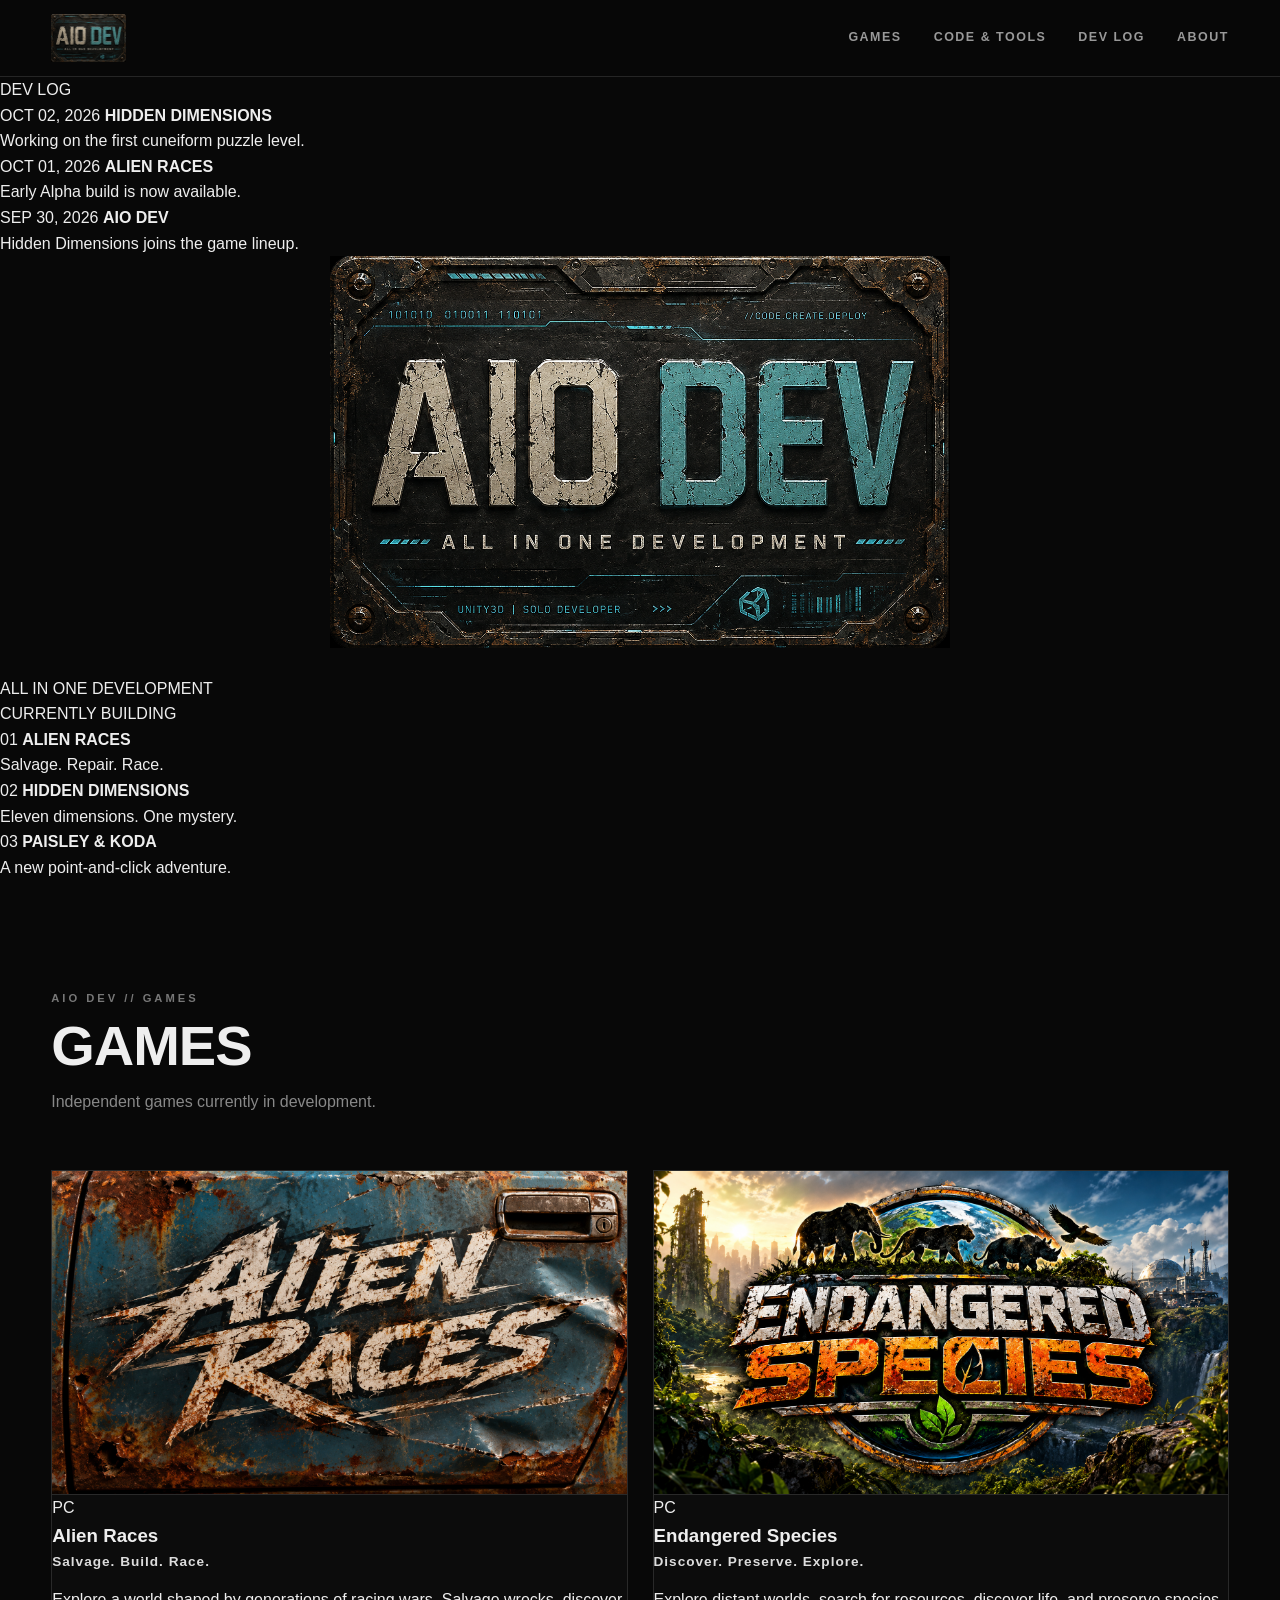
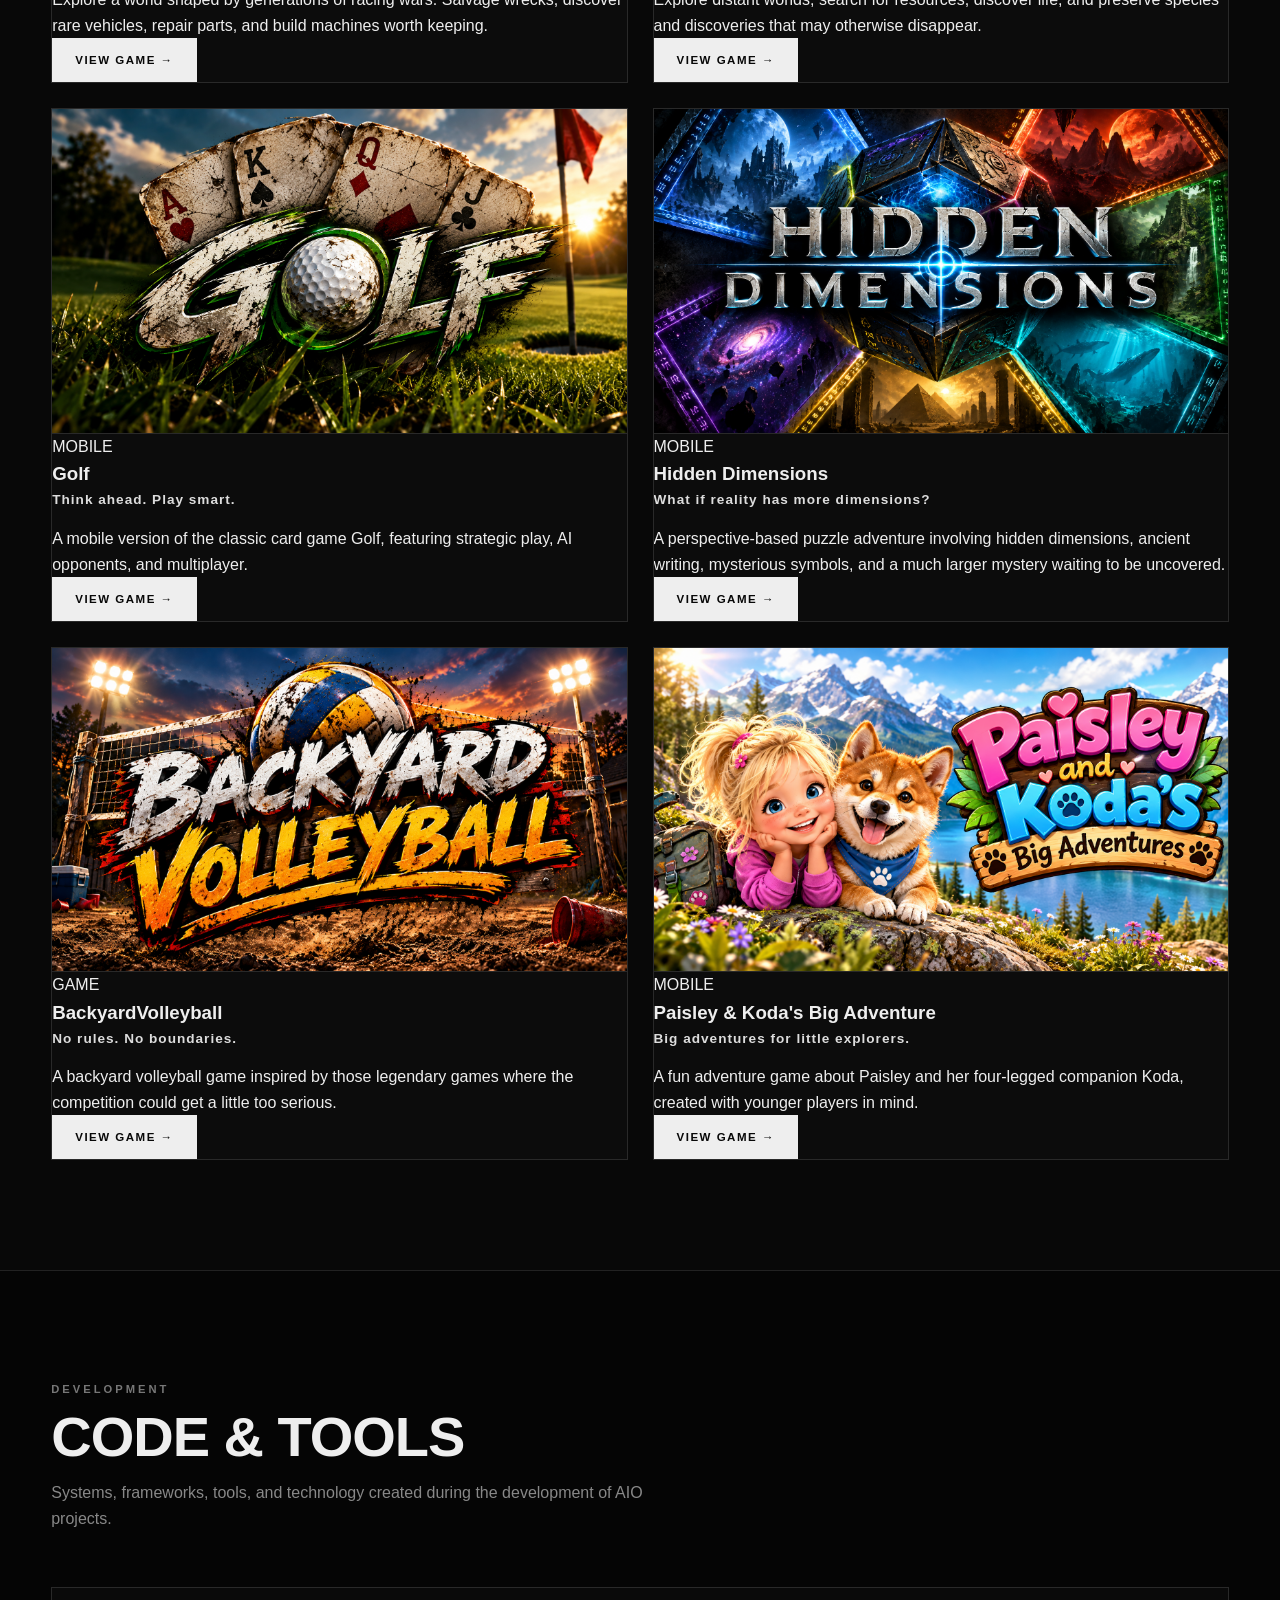
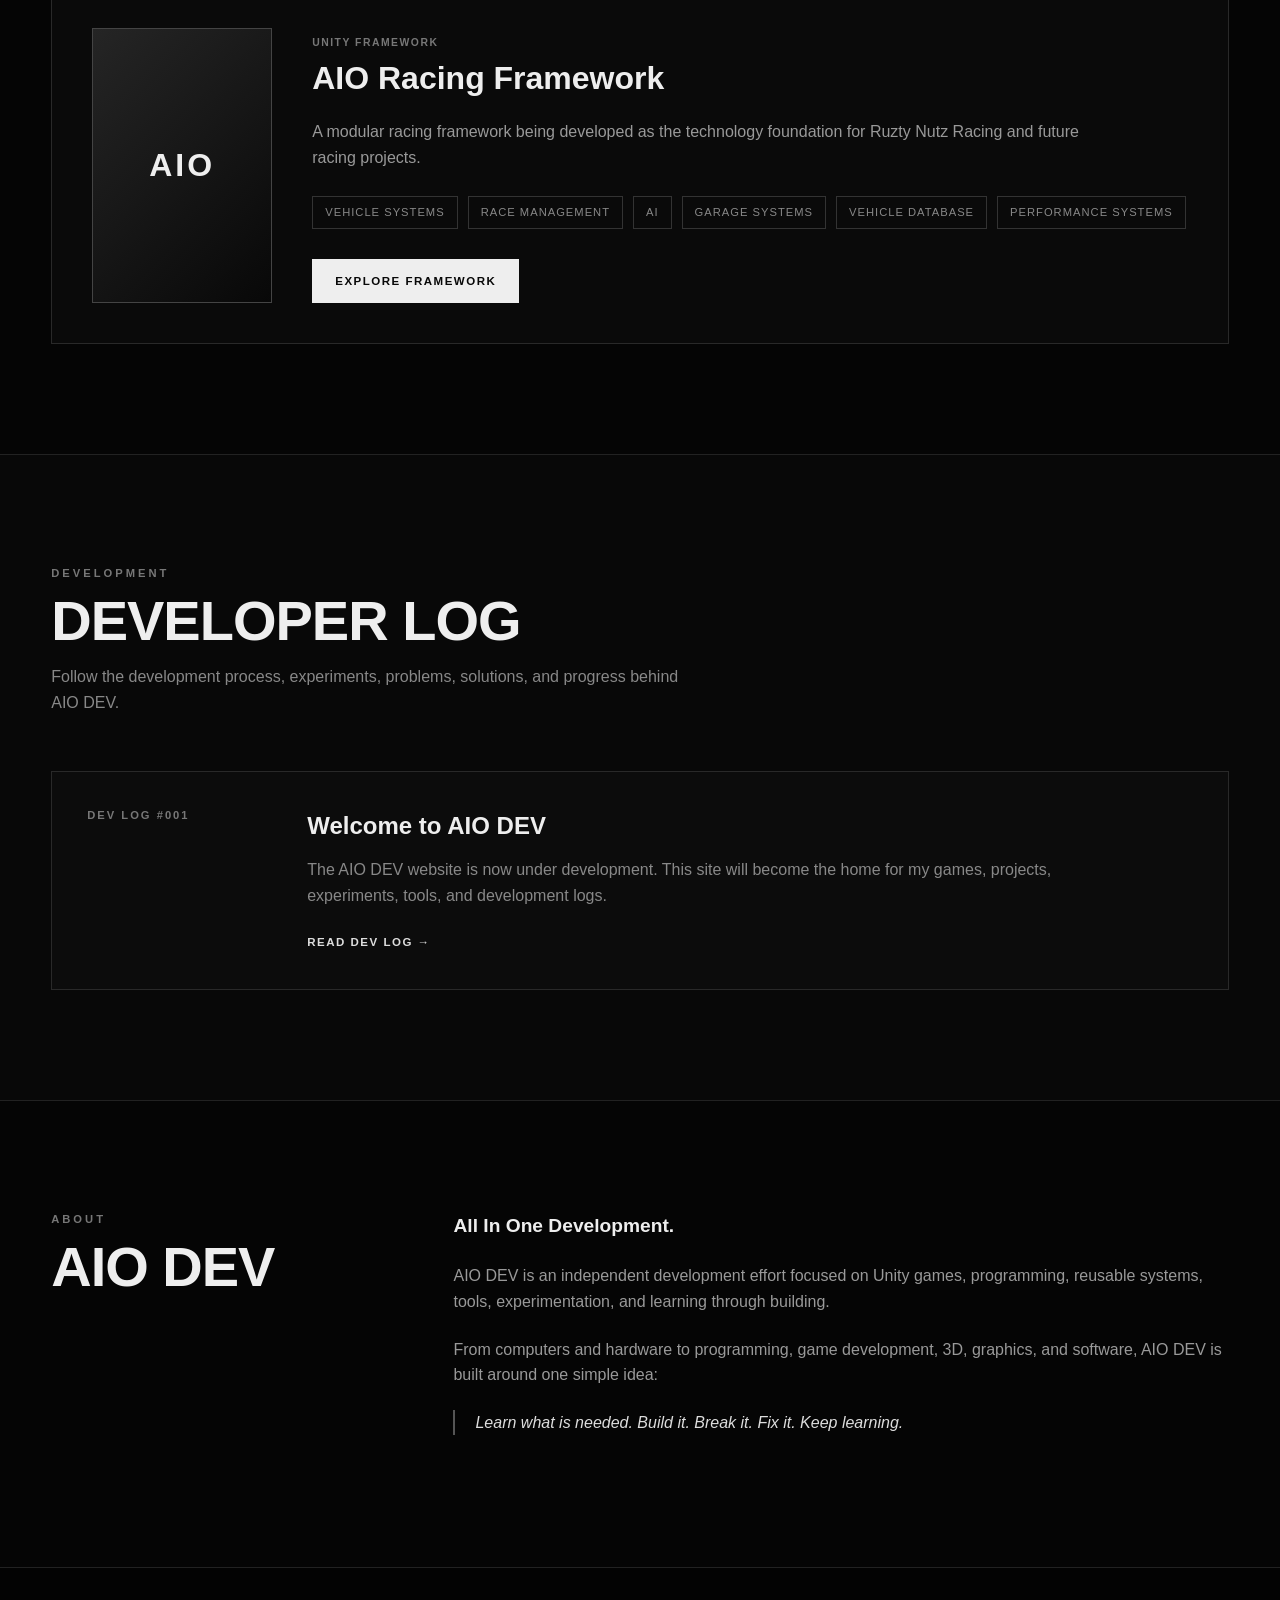
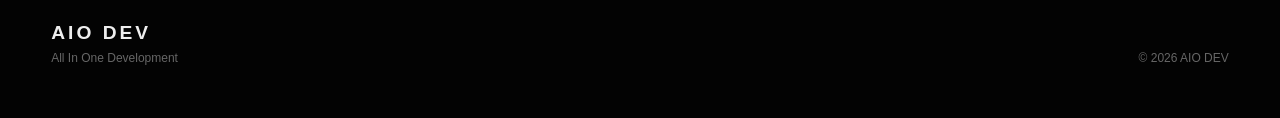
==== commit 89669ef2: "Refactor hero section and update development log" ====
--- a/index.html
+++ b/index.html
@@ -59,153 +59,101 @@
 
     <main>
 
-
-        <!-- =====================================
-             HERO
-        ====================================== -->
-
-        <section class="hero">
-
-            <div class="container hero-content">
-<section class="dev-feed" id="devlog">
-
-    <div class="container">
-
-        <div class="section-heading">
-
-            <p class="section-label">
-                AIO DEV // DEVELOPMENT FEED
-            </p>
-
-            <h2>
-                WHAT'S HAPPENING
-            </h2>
-
-            <p>
-                Development updates from the games and tools
-                currently being built at AIO DEV.
-            </p>
-
+<section class="aio-hero">
+
+    <div class="hero-feed hero-feed-left">
+
+        <div class="hero-feed-title">
+            DEV LOG
         </div>
 
-
-        <div class="dev-feed-window">
-
-            <div class="dev-feed-track">
-
-                <article class="dev-update">
-
-                    <span class="dev-date">
-                        OCT 02, 2026
-                    </span>
-
-                    <span class="dev-game">
-                        HIDDEN DIMENSIONS
-                    </span>
-
-                    <h3>
-                        The first cuneiform level is taking shape.
-                    </h3>
-
-                    <p>
-                        Working on historically accurate cuneiform
-                        symbols and using them as part of the first
-                        puzzle.
-                    </p>
-
-                </article>
-
-
-                <article class="dev-update">
-
-                    <span class="dev-date">
-                        OCT 01, 2026
-                    </span>
-
-                    <span class="dev-game">
-                        ALIEN RACES
-                    </span>
-
-                    <h3>
-                        Early Alpha build released.
-                    </h3>
-
-                    <p>
-                        The first playable Alien Races PC build
-                        is now available for testing.
-                    </p>
-
-                </article>
-
-
-                <article class="dev-update">
-
-                    <span class="dev-date">
-                        SEP 30, 2026
-                    </span>
-
-                    <span class="dev-game">
-                        AIO DEV
-                    </span>
-
-                    <h3>
-                        Hidden Dimensions joins the lineup.
-                    </h3>
-
-                    <p>
-                        A new mobile puzzle game built around
-                        dimensions, ancient writing and exploration.
-                    </p>
-
-                </article>
-
-
-                <article class="dev-update">
-
-                    <span class="dev-date">
-                        SEP 29, 2026
-                    </span>
-
-                    <span class="dev-game">
-                        PAISLEY & KODA
-                    </span>
-
-                    <h3>
-                        Point-and-click development begins.
-                    </h3>
-
-                    <p>
-                        Building the first bedroom scene and
-                        experimenting with interactive objects.
-                    </p>
-
-                </article>
-
-            </div>
+        <div class="hero-feed-scroll">
+
+            <article class="hero-update">
+                <span>OCT 02, 2026</span>
+                <strong>HIDDEN DIMENSIONS</strong>
+                <p>
+                    Working on the first cuneiform puzzle level.
+                </p>
+            </article>
+
+            <article class="hero-update">
+                <span>OCT 01, 2026</span>
+                <strong>ALIEN RACES</strong>
+                <p>
+                    Early Alpha build is now available.
+                </p>
+            </article>
+
+            <article class="hero-update">
+                <span>SEP 30, 2026</span>
+                <strong>AIO DEV</strong>
+                <p>
+                    Hidden Dimensions joins the game lineup.
+                </p>
+            </article>
 
         </div>
 
     </div>
 
+
+    <!-- =================================
+         CENTER AIO DEV HERO
+    ================================= -->
+
+    <div class="aio-hero-center">
+
+        <img
+            src="assets/aiodev.png"
+            alt="AIO DEV"
+            class="aio-hero-logo"
+        >
+
+        <p class="aio-hero-subtitle">
+            ALL IN ONE DEVELOPMENT
+        </p>
+
+    </div>
+
+
+    <div class="hero-feed hero-feed-right">
+
+        <div class="hero-feed-title">
+            CURRENTLY BUILDING
+        </div>
+
+        <div class="hero-feed-scroll">
+
+            <article class="hero-update">
+                <span>01</span>
+                <strong>ALIEN RACES</strong>
+                <p>
+                    Salvage. Repair. Race.
+                </p>
+            </article>
+
+            <article class="hero-update">
+                <span>02</span>
+                <strong>HIDDEN DIMENSIONS</strong>
+                <p>
+                    Eleven dimensions. One mystery.
+                </p>
+            </article>
+
+            <article class="hero-update">
+                <span>03</span>
+                <strong>PAISLEY &amp; KODA</strong>
+                <p>
+                    A new point-and-click adventure.
+                </p>
+            </article>
+
+        </div>
+
+    </div>
+
 </section>
-                <div class="aio-hero-logo">
-                    <img src="assets/aiodev.png" alt="AIO DEV — All In One Development">
-                </div>
-
-                <p class="hero-description">
-                    Independent game development,
-                    programming, tools, experiments,
-                    and everything in between.
-                </p>
-
-                <a href="#games" class="button primary-button">
-                    EXPLORE GAMES
-                </a>
-
-            </div>
-
-        </section>
-
 
         <!-- =====================================
              SMALL NAVIGATION PANELS
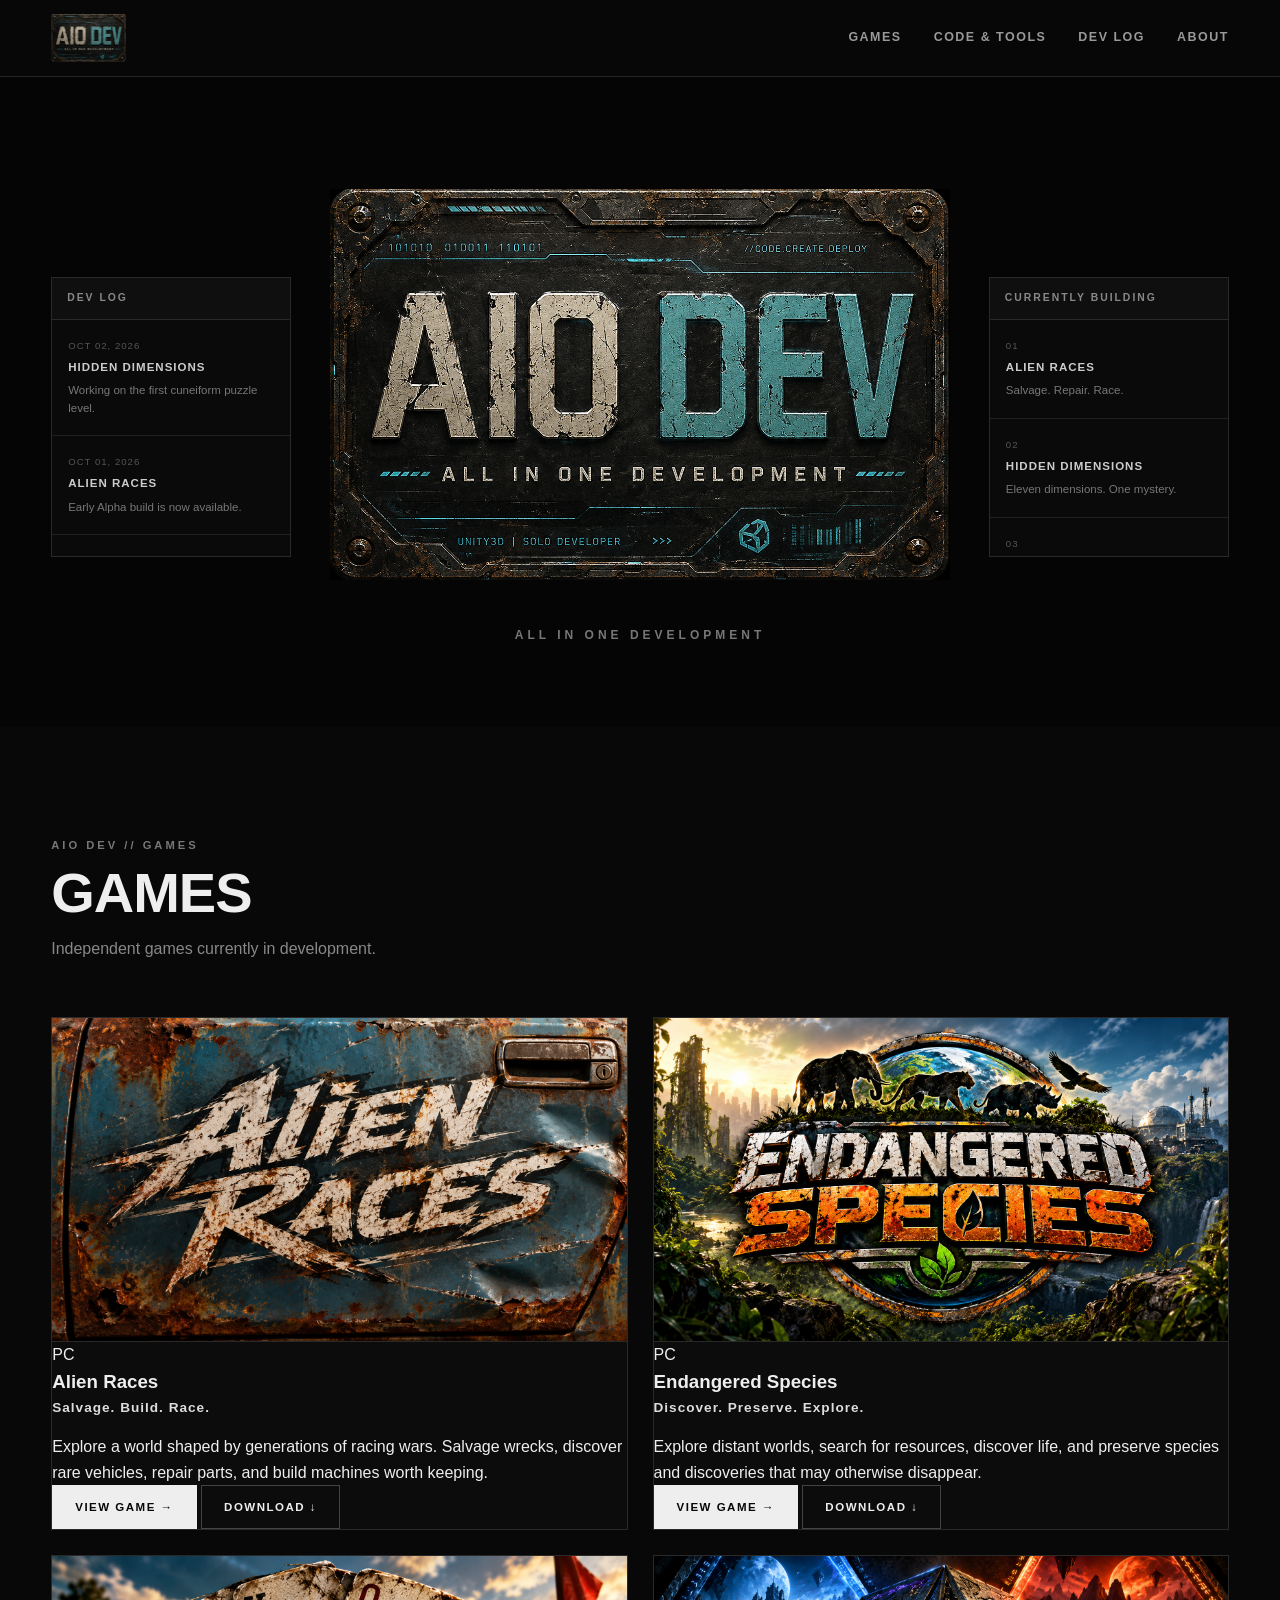
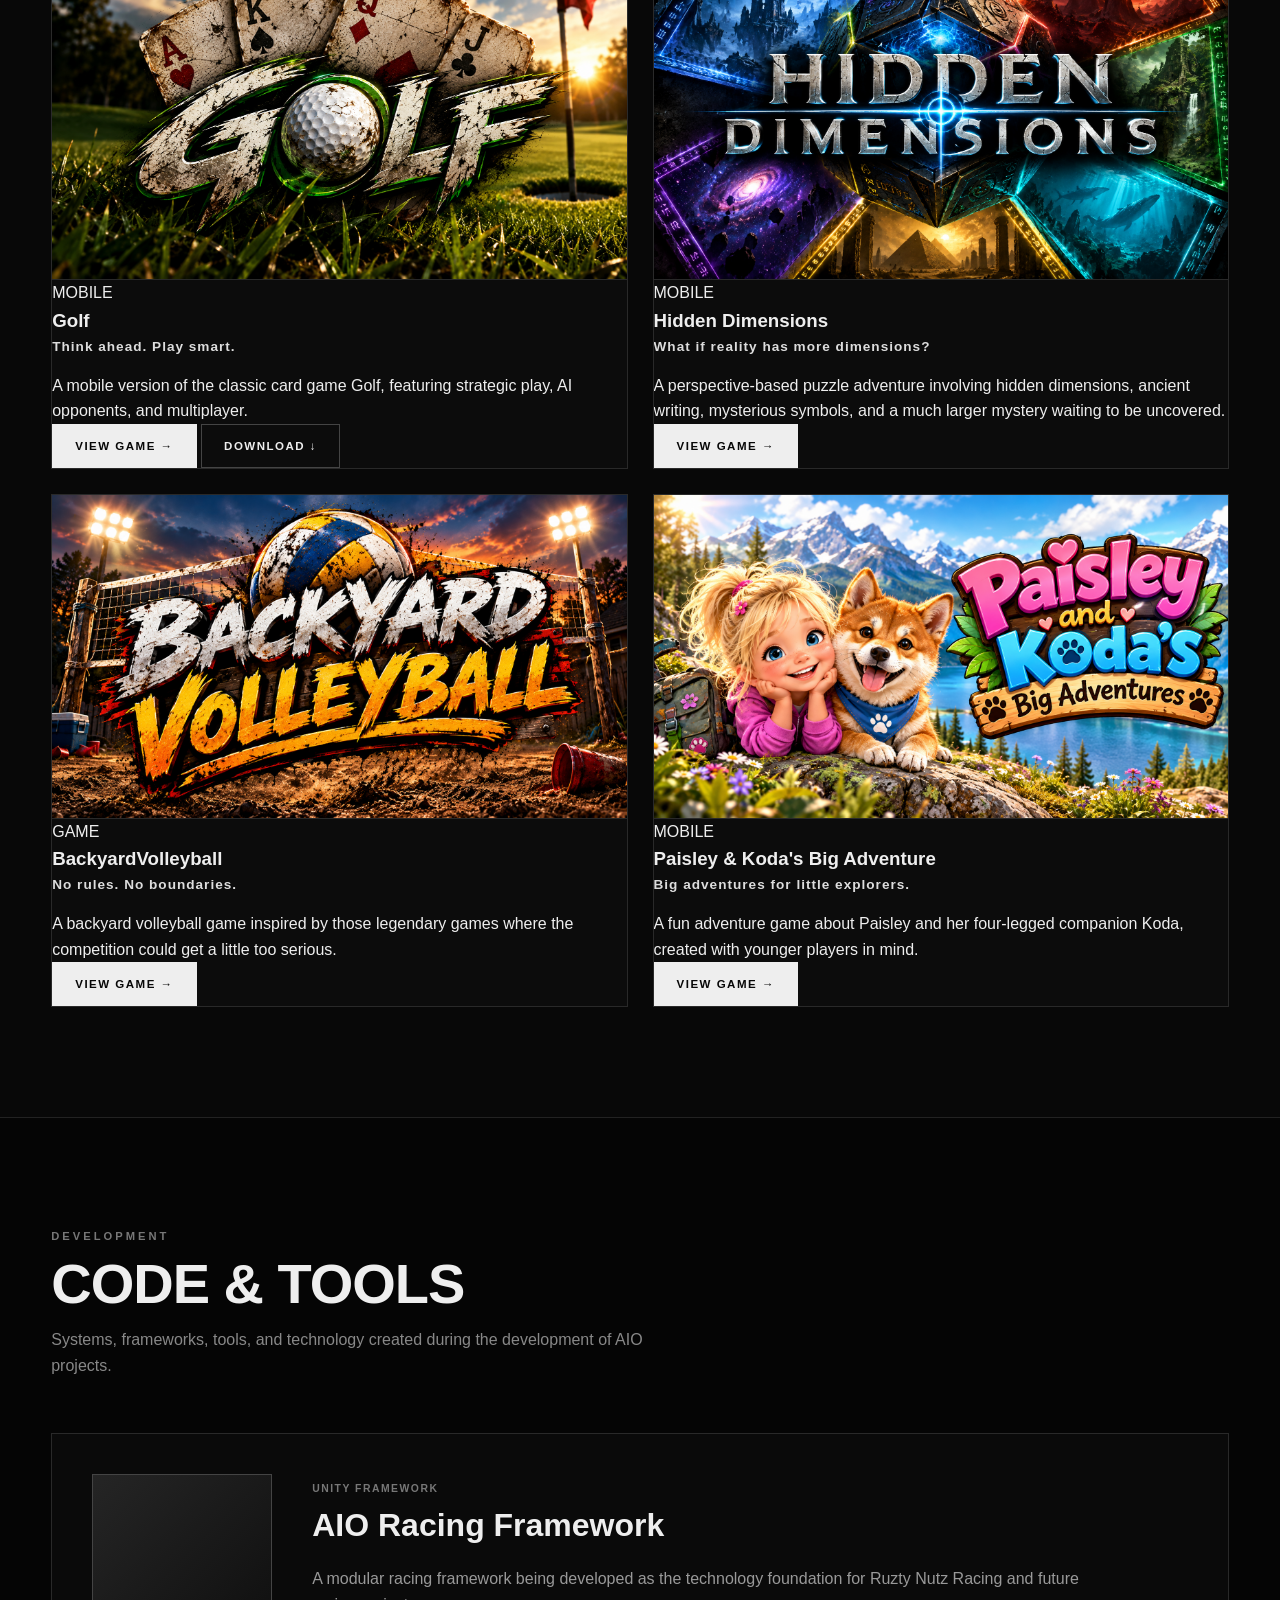
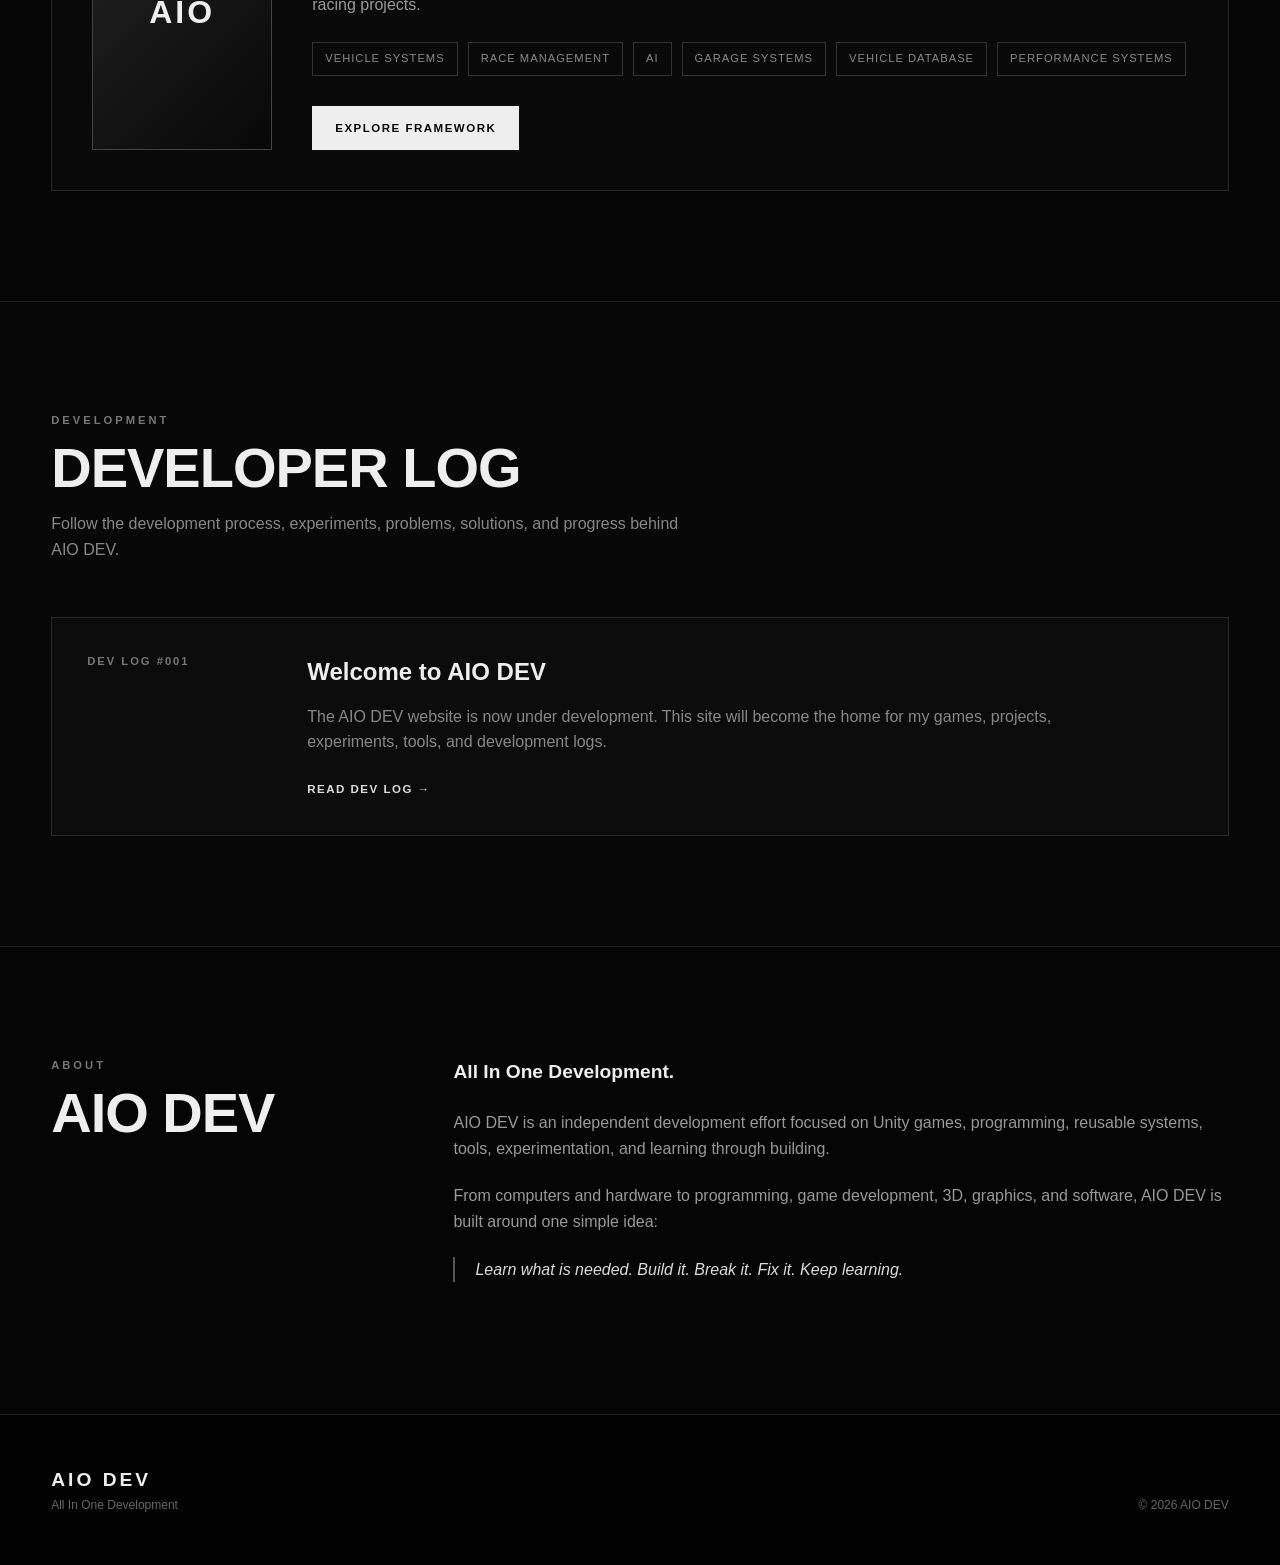
==== commit a779f672: "Add download button to index.html Added download button linking to GitHub releases." ====
--- a/index.html
+++ b/index.html
@@ -274,9 +274,12 @@
 
                     <a href="games/alien-races/"
                        class="button primary-button">
-
                         VIEW GAME →
-
+                    </a>
+                
+                    <a href="https://github.com/macvisionstudio/AIO_DEV/releases"
+                       class="button download-button">
+                        DOWNLOAD ↓
                     </a>
 
                 </div>
@@ -331,6 +334,10 @@
                         VIEW GAME →
 
                     </a>
+                     <a href="https://github.com/macvisionstudio/AIO_DEV/releases"
+                       class="button download-button">
+                        DOWNLOAD ↓
+                    </a>
 
                 </div>
 
@@ -383,6 +390,11 @@
                         VIEW GAME →
 
                     </a>
+                      <a href="https://github.com/macvisionstudio/AIO_DEV/releases"
+                       class="button download-button">
+                        DOWNLOAD ↓
+                    </a>
+
 
                 </div>
 
--- a/style.css
+++ b/style.css
@@ -415,7 +415,275 @@
 
     font-size: 1.05rem;
 }
-
+/* =========================================
+   AIO DEV HERO
+========================================= */
+
+.aio-hero {
+
+    min-height: 650px;
+
+    padding: 100px 4% 70px;
+
+    display: grid;
+
+    grid-template-columns:
+        minmax(190px, 240px)
+        minmax(300px, 1fr)
+        minmax(190px, 240px);
+
+    align-items: center;
+
+    justify-content: center;
+
+    gap: 35px;
+
+    background: #050505;
+
+}
+
+
+/* =========================================
+   CENTER LOGO
+========================================= */
+
+.aio-hero-center {
+
+    text-align: center;
+
+    display: flex;
+
+    flex-direction: column;
+
+    align-items: center;
+
+    justify-content: center;
+}
+
+
+.aio-hero-logo {
+
+    width: min(430px, 90%);
+
+    height: auto;
+
+    display: block;
+
+}
+
+
+.aio-hero-subtitle {
+
+    margin-top: 18px;
+
+    color: #777;
+
+    font-size: .75rem;
+
+    font-weight: 700;
+
+    letter-spacing: 4px;
+
+}
+
+
+/* =========================================
+   SIDE FEEDS
+========================================= */
+
+.hero-feed {
+
+    height: 280px;
+
+    overflow: hidden;
+
+    background: #0a0a0a;
+
+    border: 1px solid #292929;
+
+    position: relative;
+
+}
+
+
+.hero-feed-title {
+
+    padding: 12px 15px;
+
+    background: #0f0f0f;
+
+    border-bottom: 1px solid #292929;
+
+    color: #888;
+
+    font-size: .65rem;
+
+    font-weight: 900;
+
+    letter-spacing: 2px;
+
+}
+
+
+.hero-feed-scroll {
+
+    animation:
+        heroFeedScroll 20s
+        linear
+        infinite;
+
+}
+
+
+.hero-feed:hover
+.hero-feed-scroll {
+
+    animation-play-state: paused;
+
+}
+
+
+/* =========================================
+   FEED ENTRIES
+========================================= */
+
+.hero-update {
+
+    padding: 18px 16px;
+
+    border-bottom: 1px solid #202020;
+
+}
+
+
+.hero-update span {
+
+    display: block;
+
+    margin-bottom: 5px;
+
+    color: #555;
+
+    font-size: .6rem;
+
+    letter-spacing: 1px;
+
+}
+
+
+.hero-update strong {
+
+    display: block;
+
+    margin-bottom: 6px;
+
+    color: #ccc;
+
+    font-size: .72rem;
+
+    letter-spacing: 1px;
+
+}
+
+
+.hero-update p {
+
+    margin: 0;
+
+    color: #777;
+
+    font-size: .72rem;
+
+    line-height: 1.5;
+
+}
+
+
+/* =========================================
+   FEED ANIMATION
+========================================= */
+
+@keyframes heroFeedScroll {
+
+    0% {
+        transform: translateY(0);
+    }
+
+    15% {
+        transform: translateY(0);
+    }
+
+    50% {
+        transform: translateY(-35%);
+    }
+
+    65% {
+        transform: translateY(-35%);
+    }
+
+    100% {
+        transform: translateY(0);
+    }
+
+}
+
+
+/* =========================================
+   MOBILE
+========================================= */
+
+@media (max-width: 900px) {
+
+    .aio-hero {
+
+        grid-template-columns: 1fr;
+
+        gap: 25px;
+
+        padding-top: 100px;
+
+    }
+
+
+    .aio-hero-center {
+
+        order: 1;
+
+    }
+
+
+    .hero-feed-left {
+
+        order: 2;
+
+    }
+
+
+    .hero-feed-right {
+
+        order: 3;
+
+    }
+
+
+    .hero-feed {
+
+        width: min(500px, 100%);
+
+        margin: auto;
+
+        height: 220px;
+
+    }
+
+
+    .aio-hero-logo {
+
+        width: min(360px, 80%);
+
+    }
+
+}
 
 /* =========================================
    BUTTONS
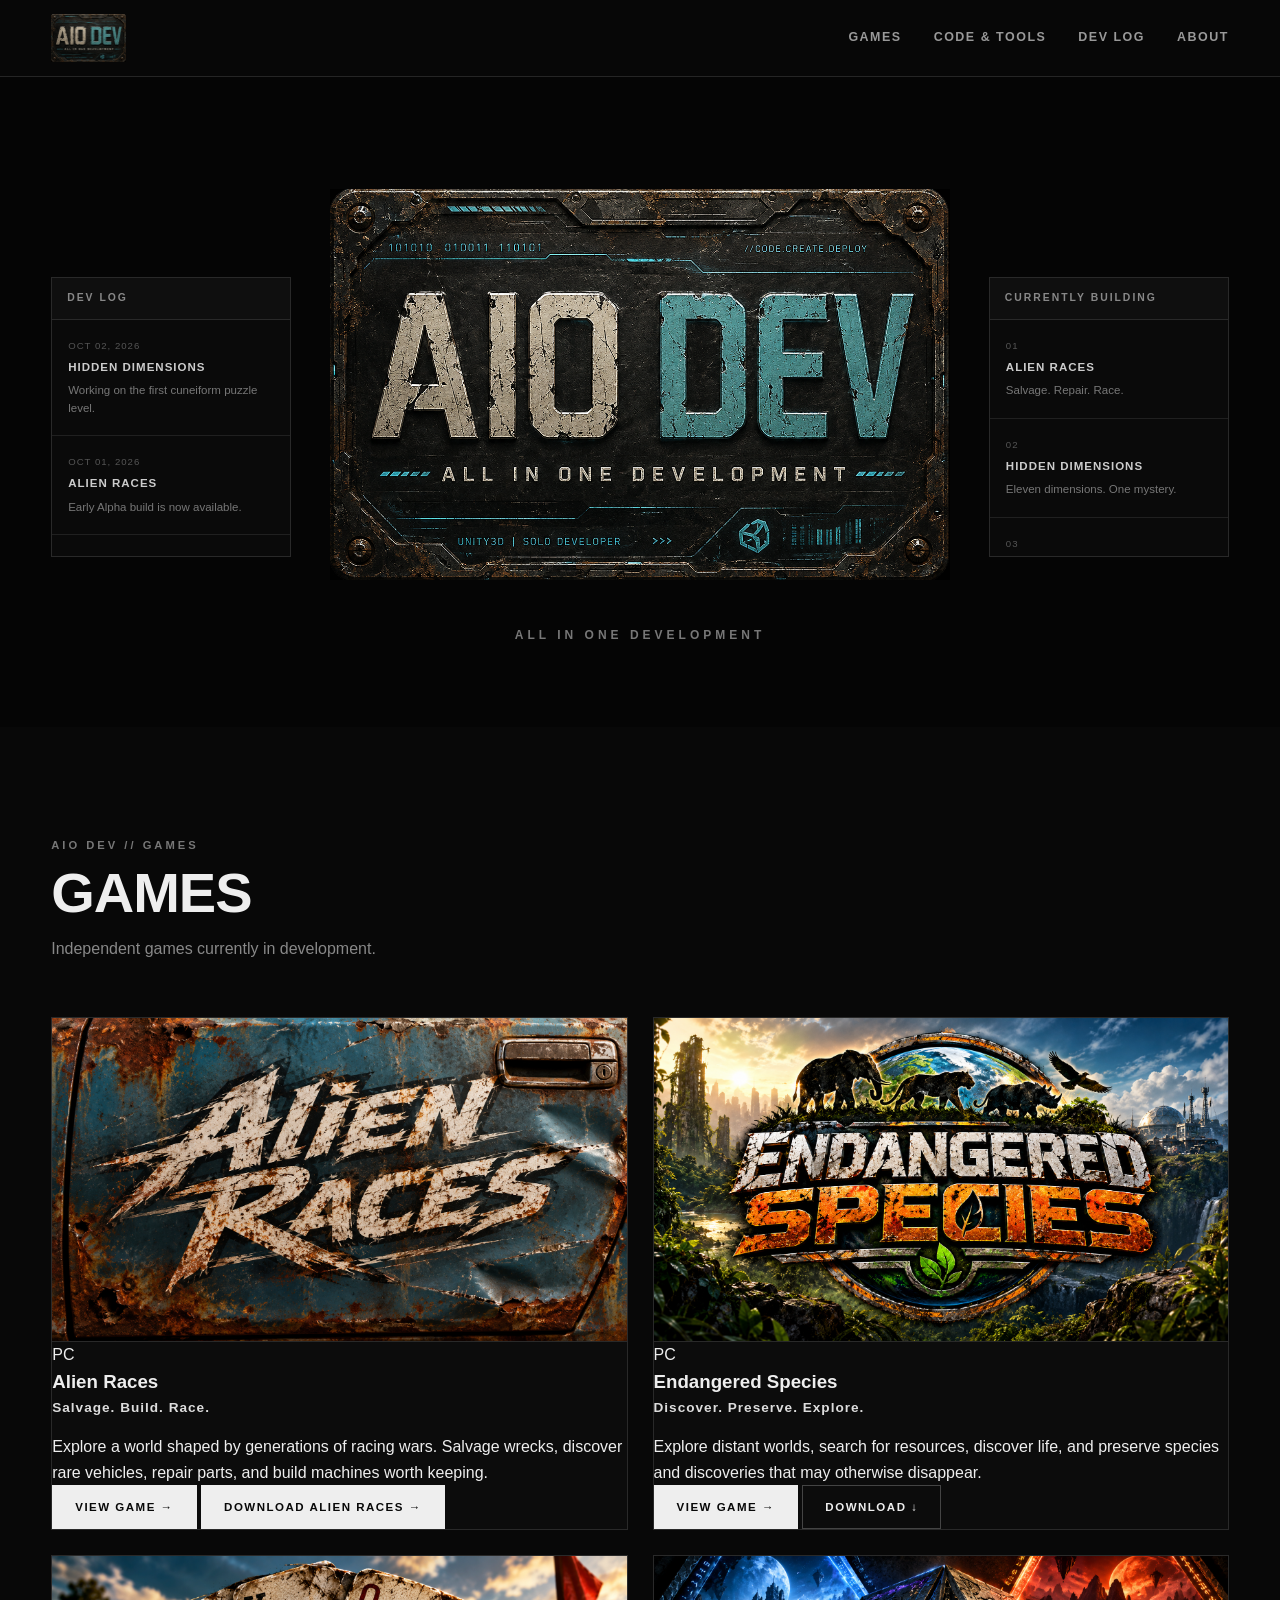
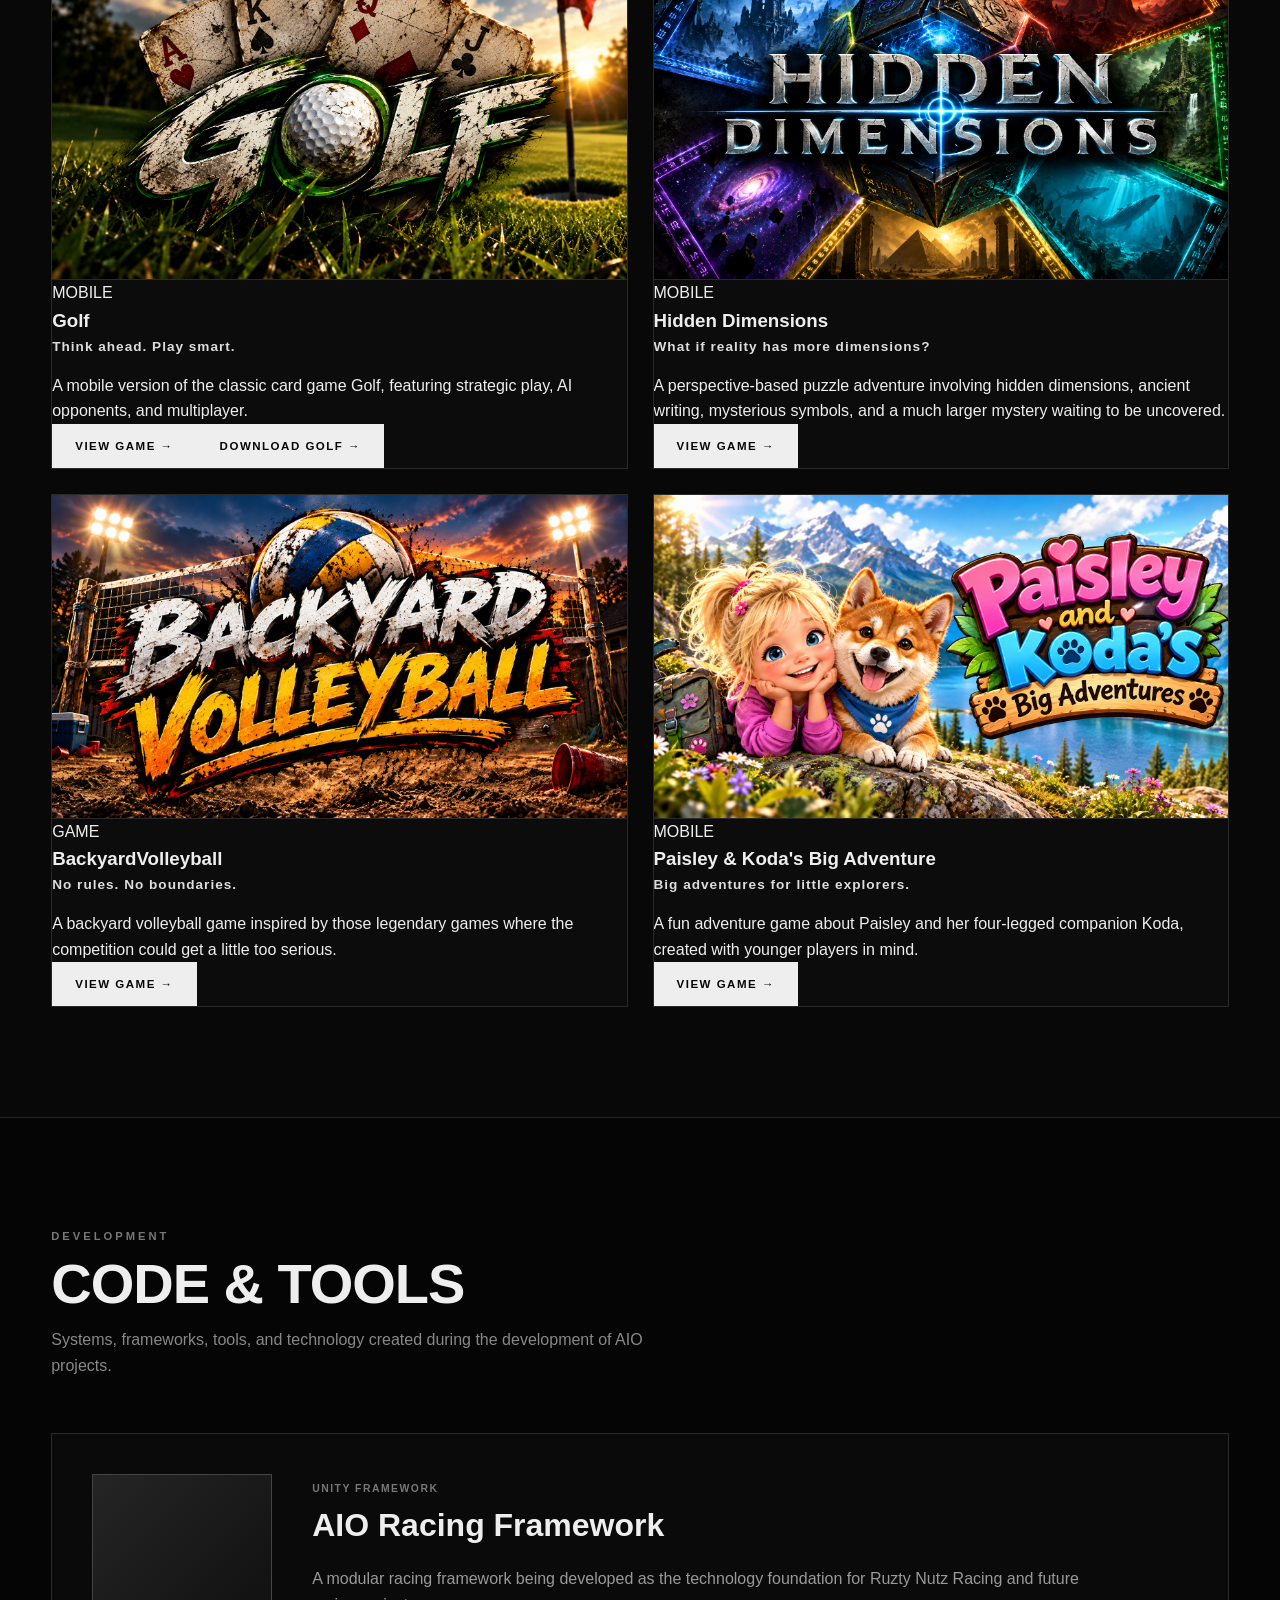
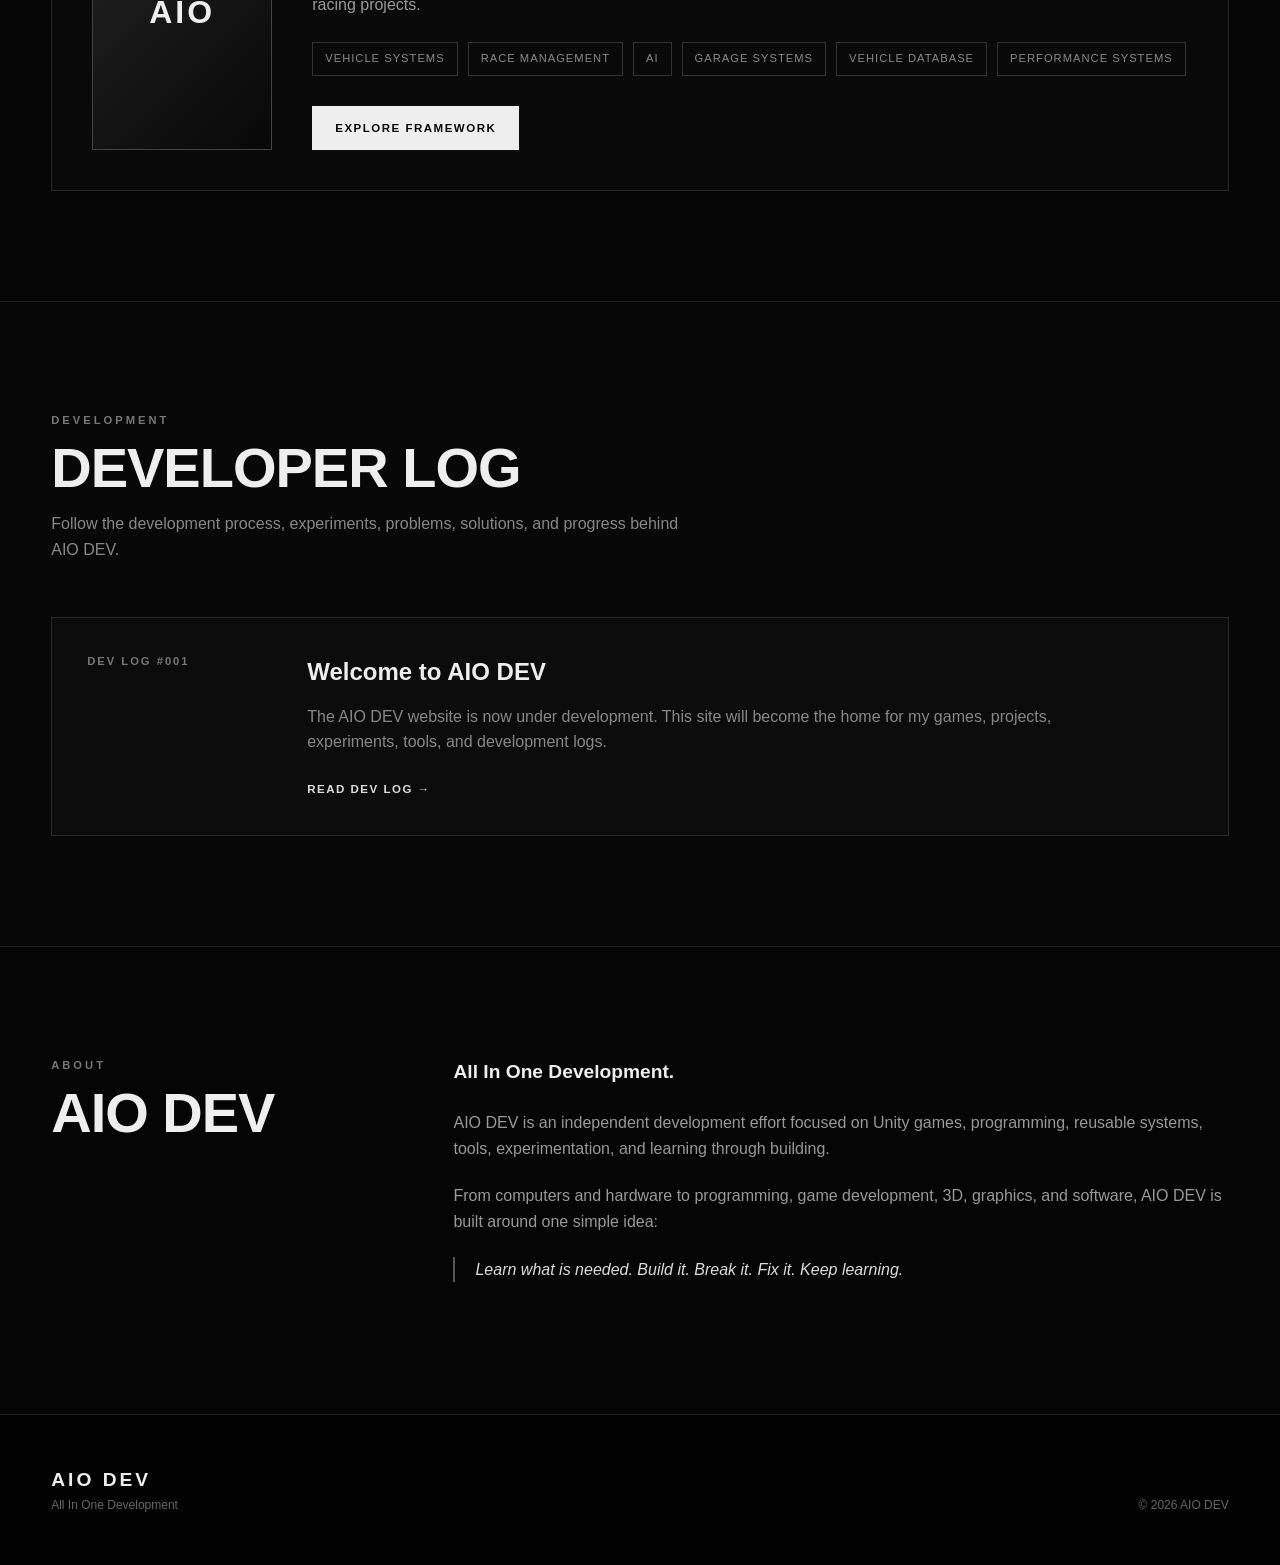
==== commit e6225ad1: "Update download links for Alien Races and Golf" ====
--- a/index.html
+++ b/index.html
@@ -277,10 +277,11 @@
                         VIEW GAME →
                     </a>
                 
-                    <a href="https://github.com/macvisionstudio/AIO_DEV/releases"
-                       class="button download-button">
-                        DOWNLOAD ↓
-                    </a>
+                     <a href="https://github.com/macvisionstudio/AIO_DEV/releases/download/0.1.0/AlienRacesSetup.exe"
+                    
+                   class="button primary-button">
+                    DOWNLOAD ALIEN RACES →
+                </a>
 
                 </div>
 
@@ -389,11 +390,11 @@
 
                         VIEW GAME →
 
-                    </a>
-                      <a href="https://github.com/macvisionstudio/AIO_DEV/releases"
-                       class="button download-button">
-                        DOWNLOAD ↓
-                    </a>
+                   <a href="https://github.com/macvisionstudio/AIO_DEV/releases/download/0.0.1/GolfSetup.apk"
+                    
+                   class="button primary-button">
+                    DOWNLOAD Golf →
+                </a>
 
 
                 </div>
